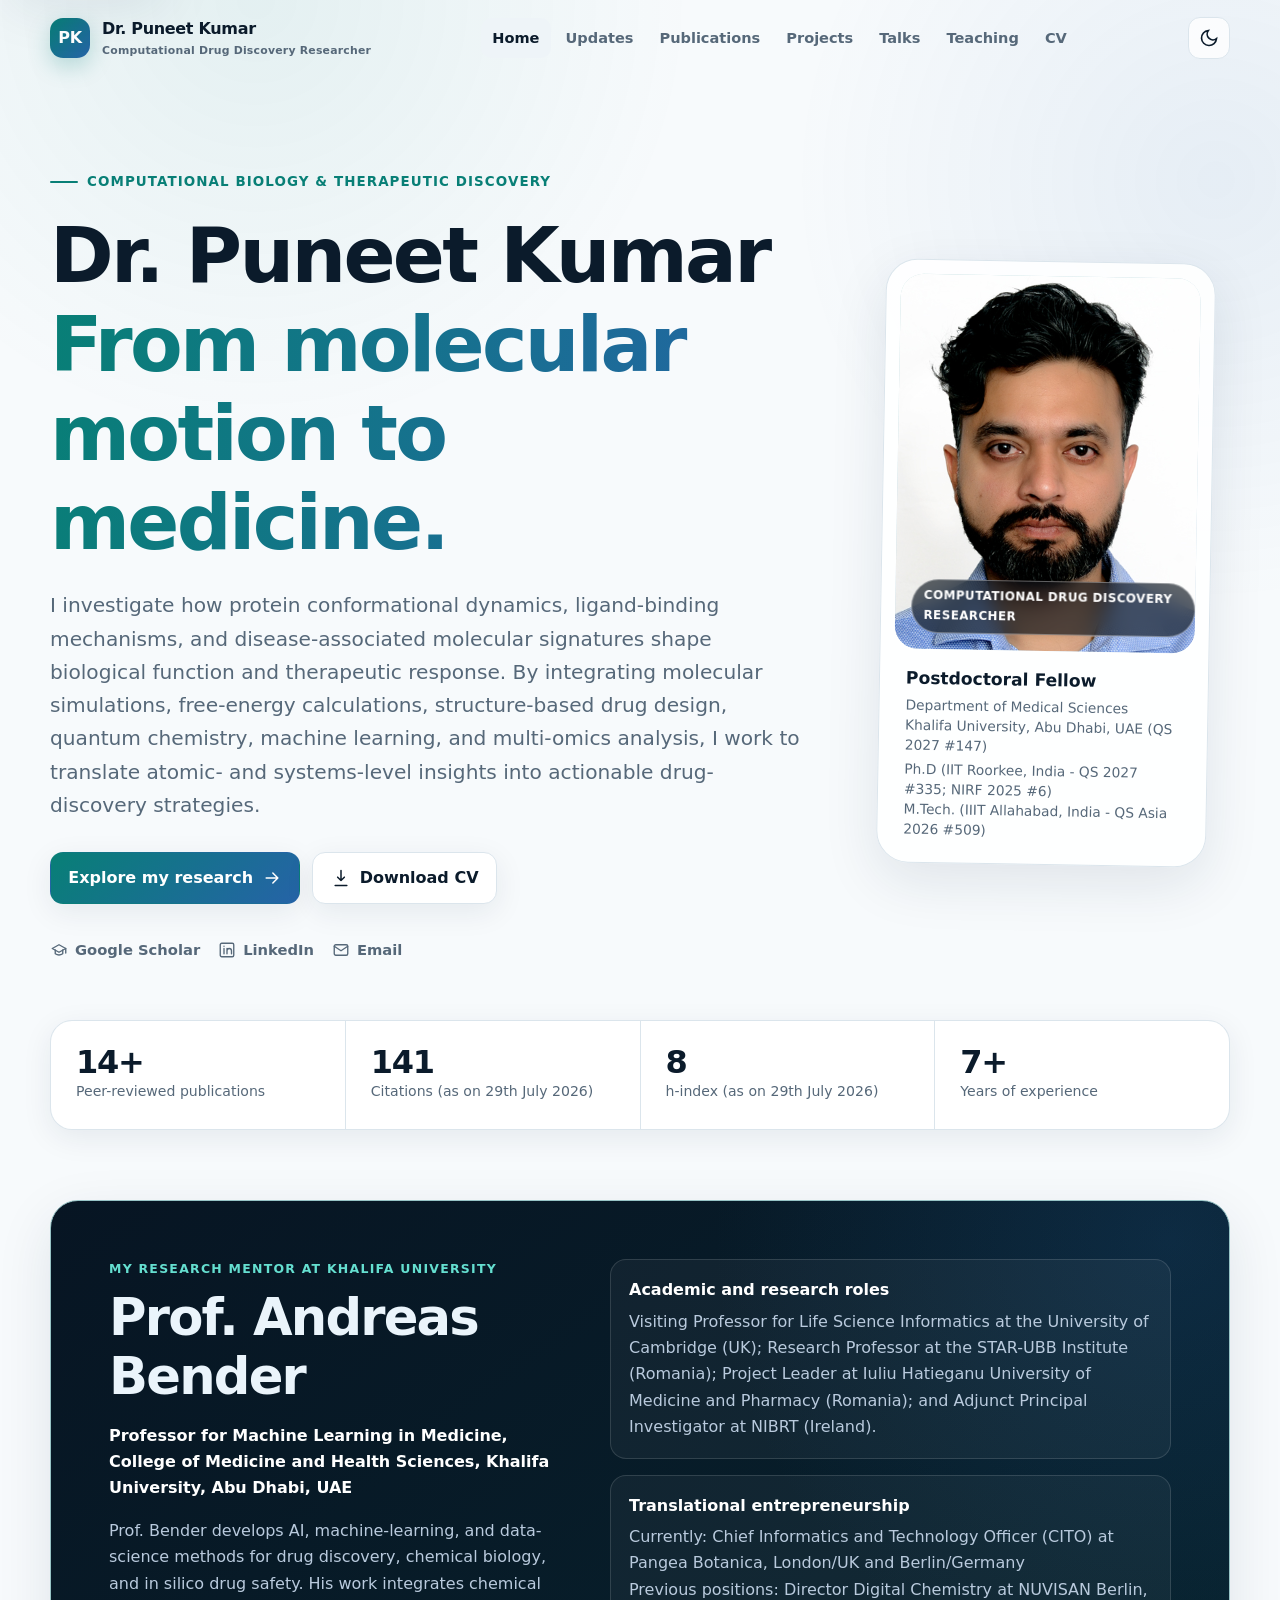
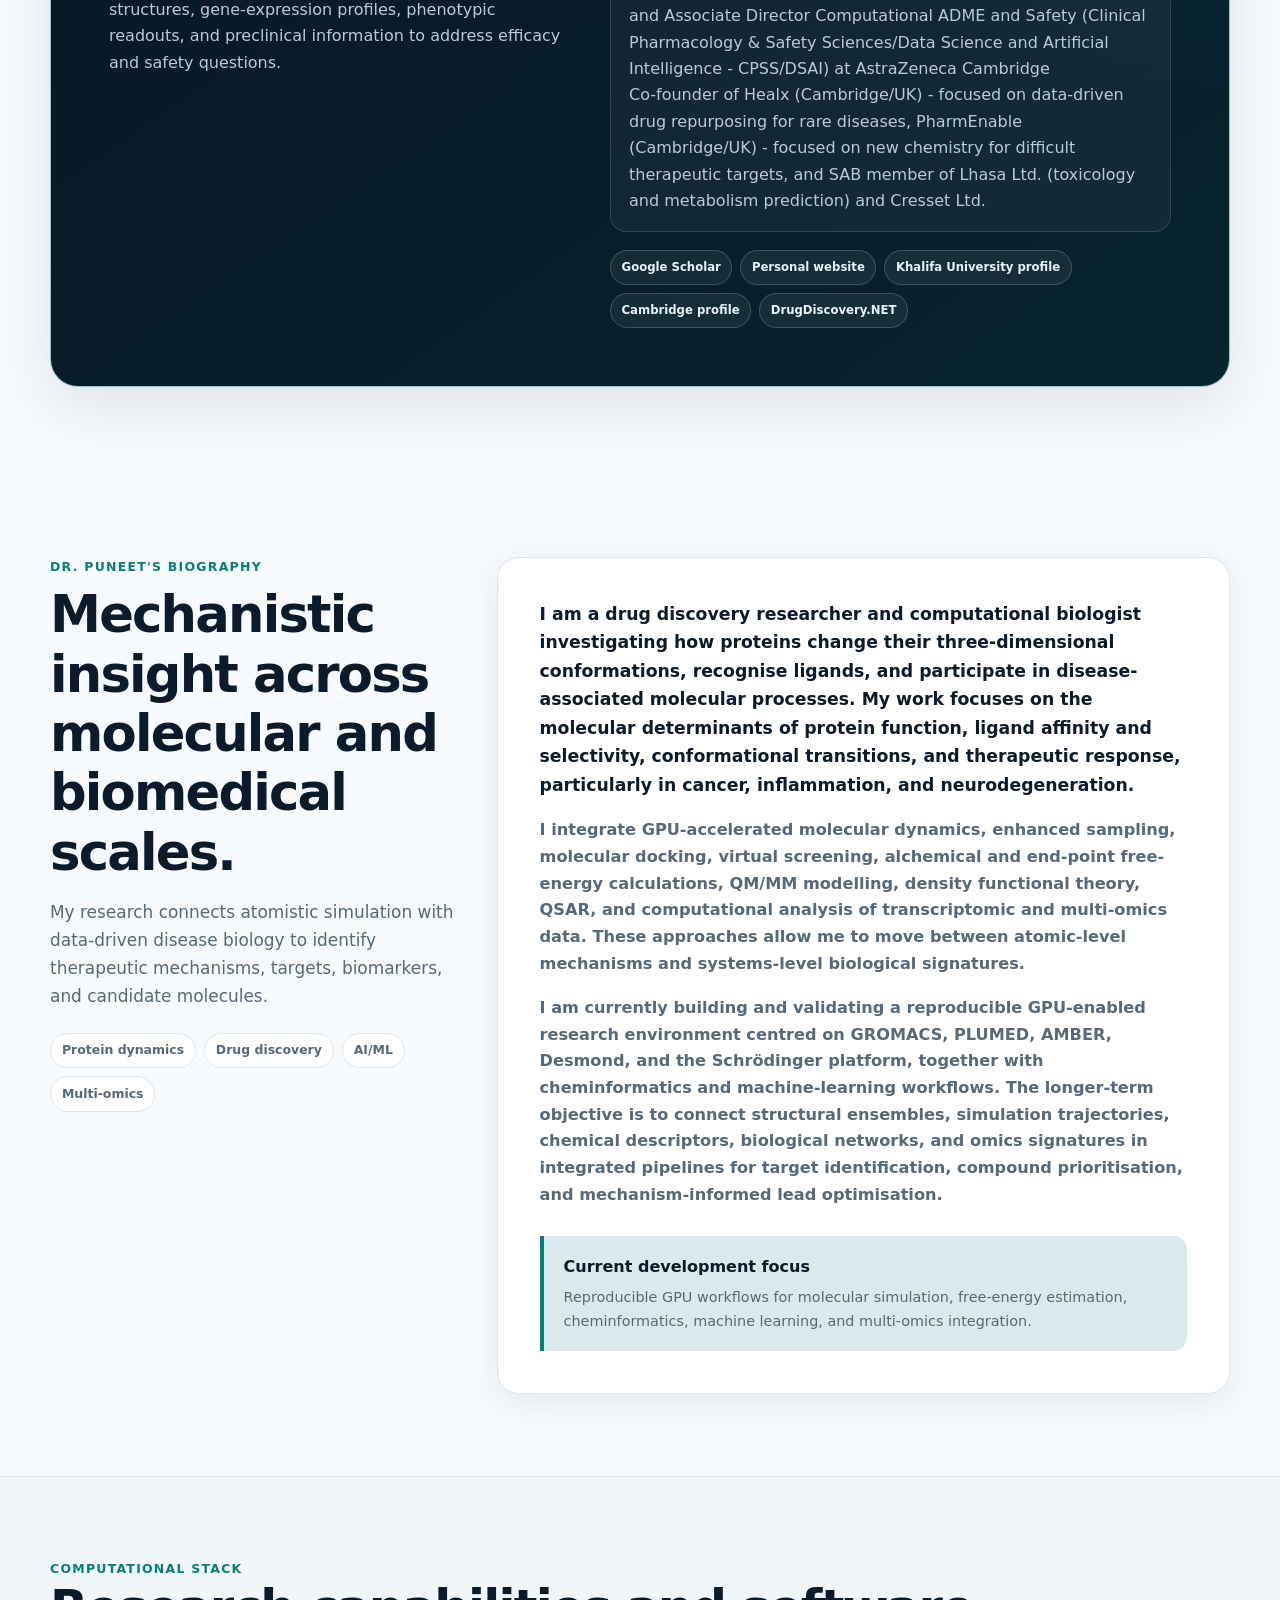
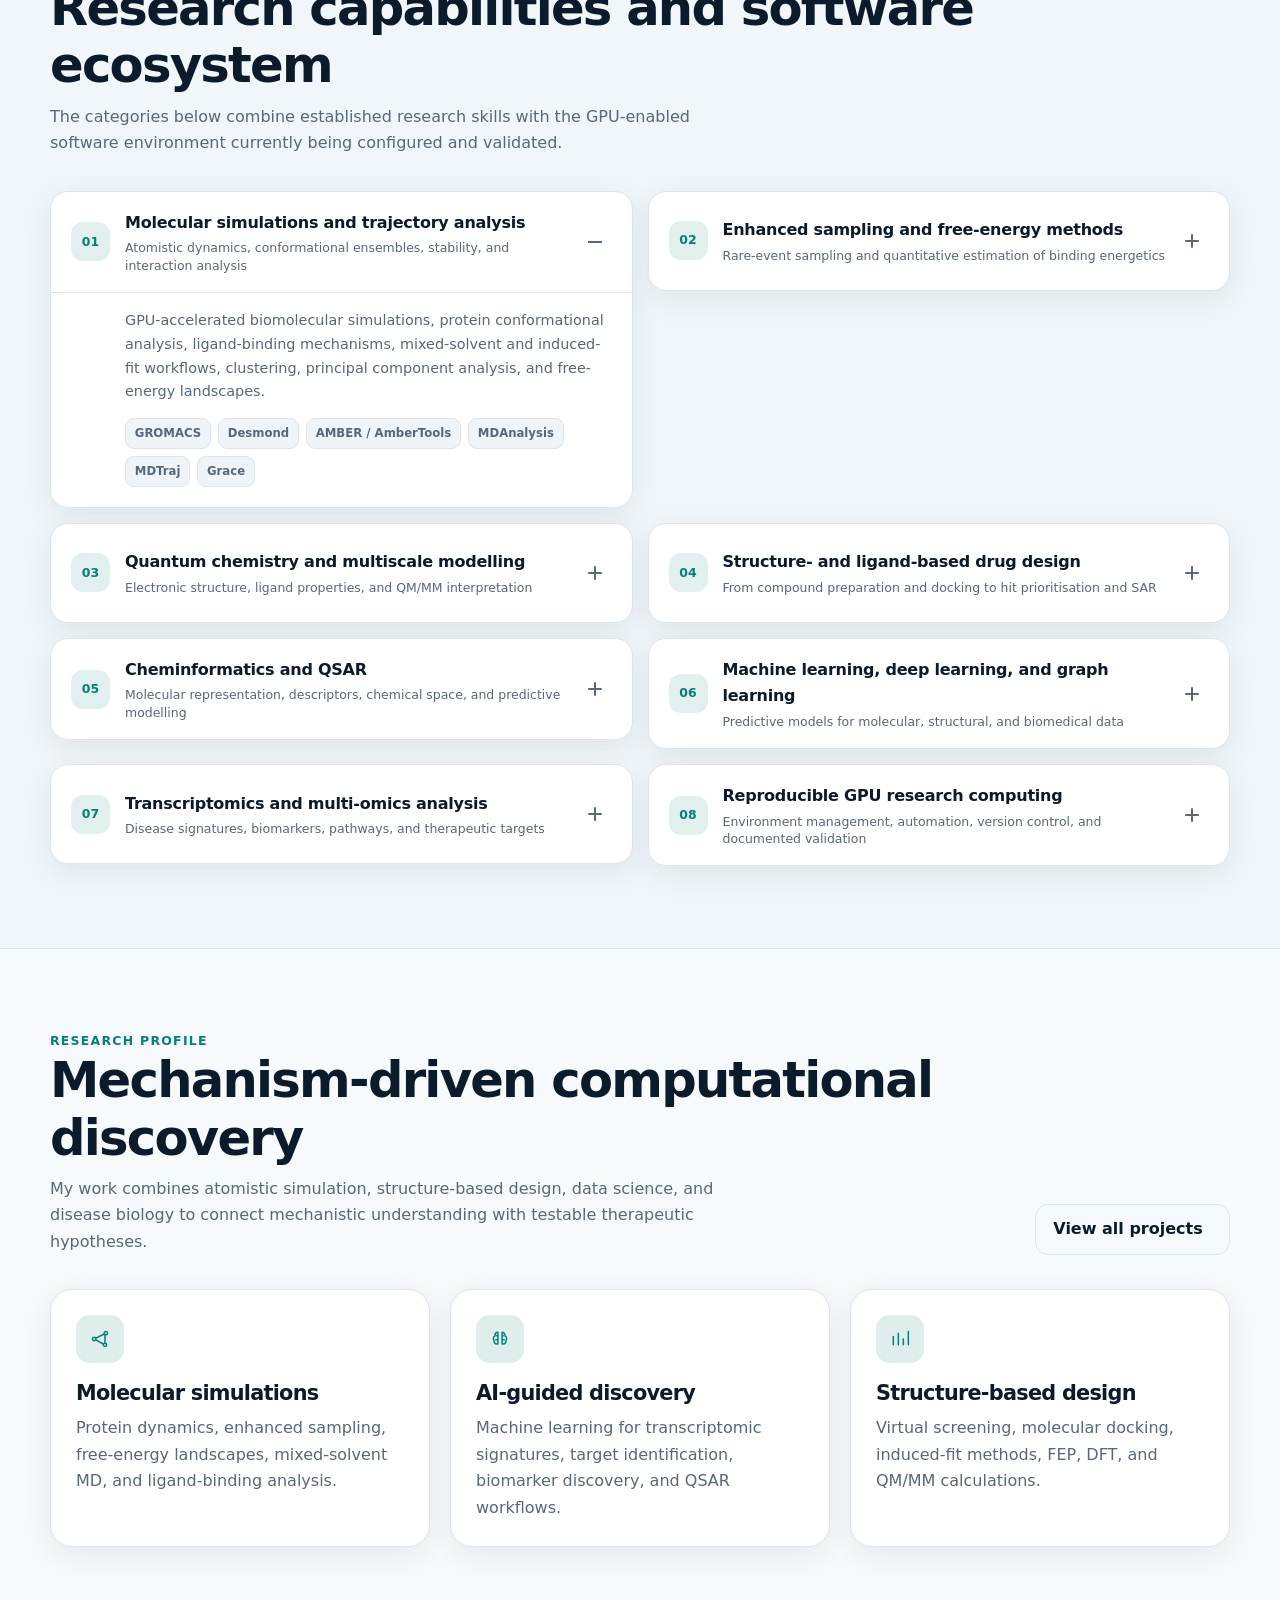
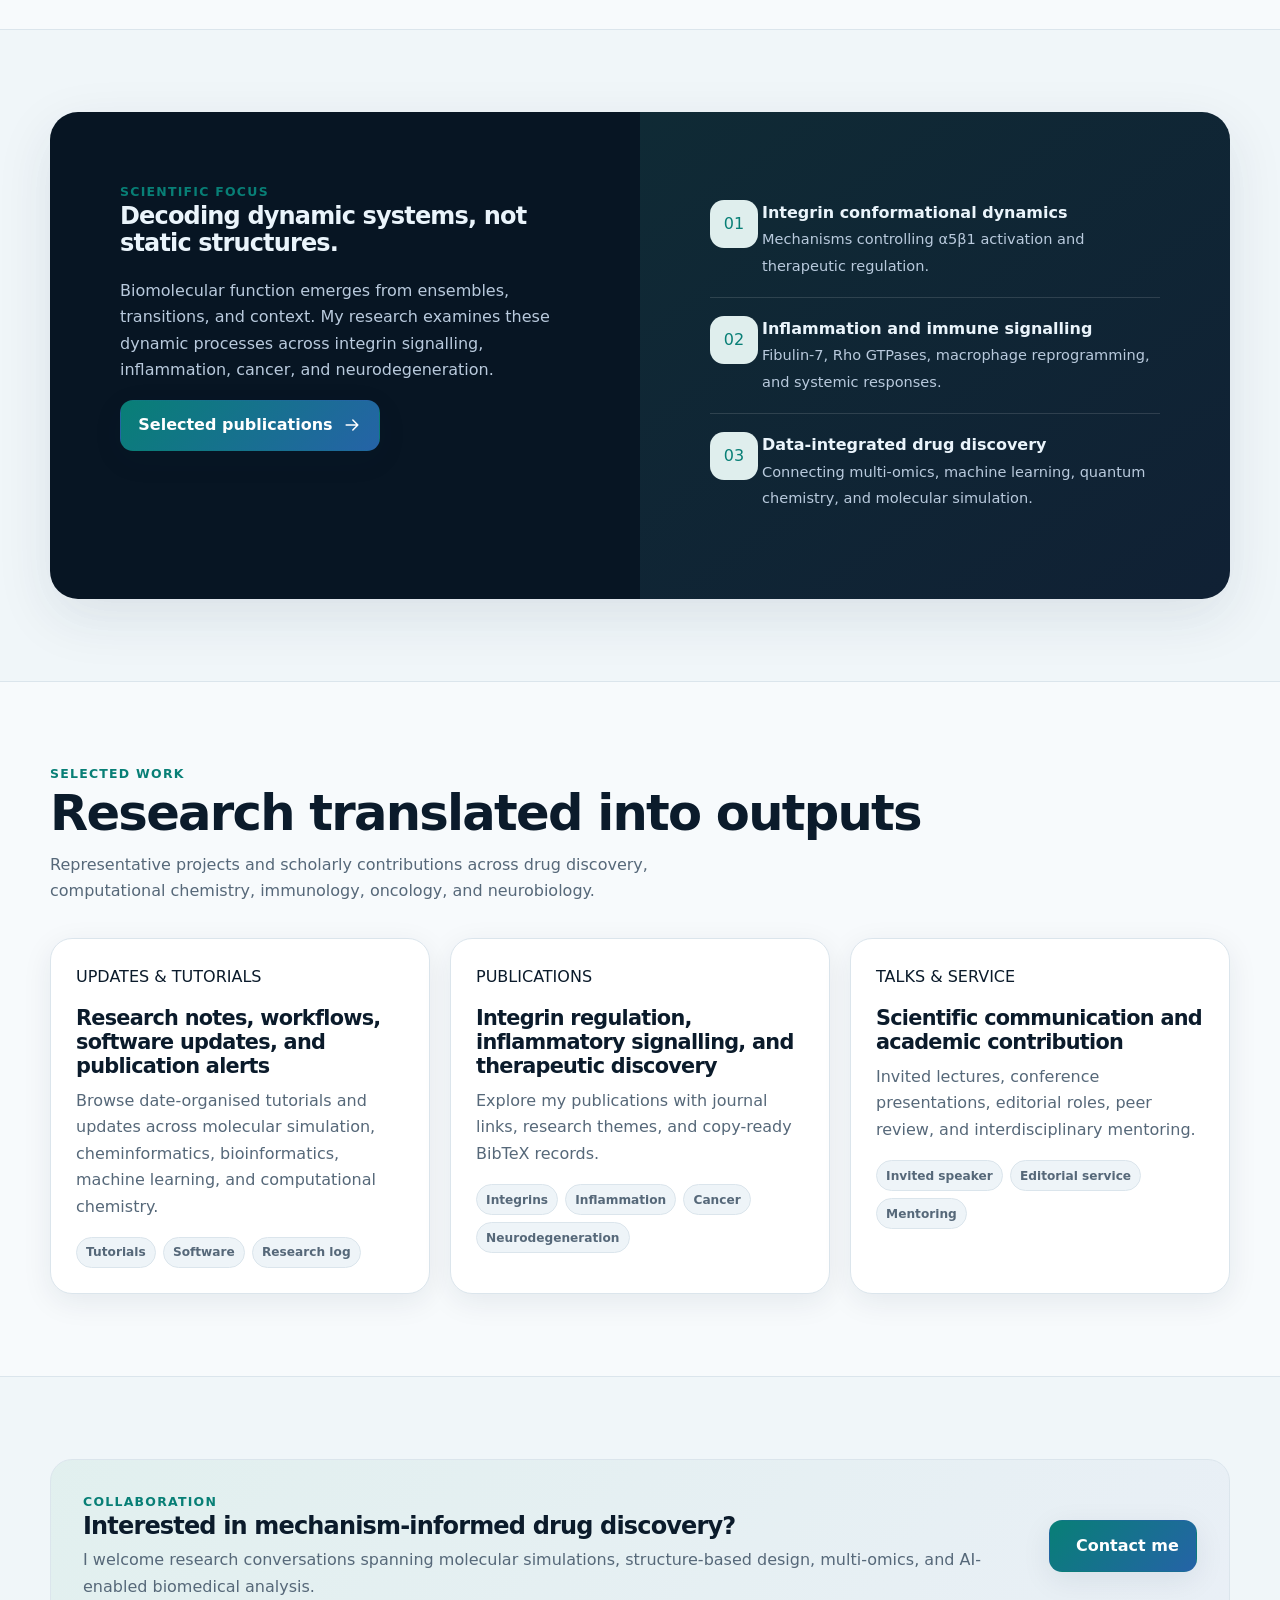
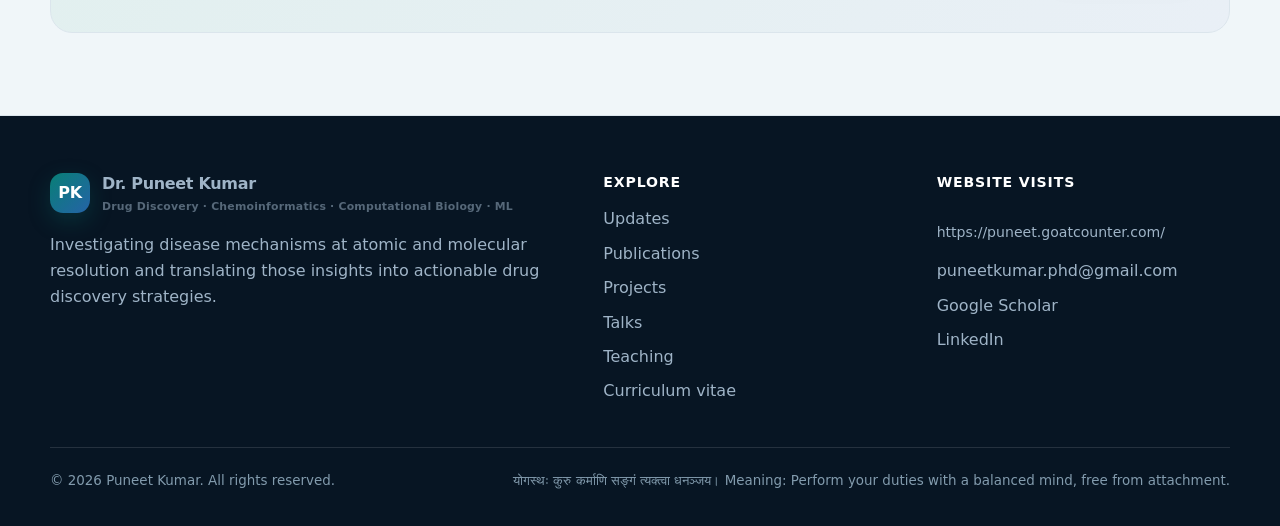
==== index.html @ b8bbc68e "Update index.html" ====
<!doctype html>
<html lang="en">
<head>
  <meta charset="utf-8"><meta name="viewport" content="width=device-width,initial-scale=1">
  <title>Dr. Puneet Kumar | Computational Biologist &amp; Drug Discovery Scientist</title>
  <meta name="description" content="Personal academic website of Dr. Puneet Kumar, featuring GPU-accelerated molecular simulation, free-energy calculations, computational drug discovery, machine learning, multi-omics, publications, projects, talks, teaching, and CV.">
  <meta name="author" content="Dr. Puneet Kumar"><meta name="theme-color" content="#071523">
  <meta property="og:type" content="website"><meta property="og:title" content="Dr. Puneet Kumar | Computational Biologist &amp; Drug Discovery Scientist"><meta property="og:description" content="Personal academic website of Dr. Puneet Kumar, featuring GPU-accelerated molecular simulation, free-energy calculations, computational drug discovery, machine learning, multi-omics, publications, projects, talks, teaching, and CV."><meta property="og:image" content="assets/img/social-preview.png">
  <link rel="icon" href="assets/img/favicon.svg" type="image/svg+xml"><link rel="stylesheet" href="assets/css/styles.css">
  <script src="assets/js/site-config.js"></script><script defer src="assets/js/main.js"></script>
</head>
<body data-page="home">
<a class="skip-link" href="#main">Skip to content</a>
<header class="site-header">
  <div class="container nav-wrap">
    <a class="brand" href="index.html" aria-label="Puneet Kumar home"><span class="brand-mark">PK</span><span>Dr. Puneet Kumar<small>Computational Drug Discovery Researcher</small></span></a>
    <nav class="nav-links" aria-label="Primary navigation"><a href="index.html" data-nav="home">Home</a><a href="updates.html" data-nav="updates">Updates</a><a href="publications.html" data-nav="publications">Publications</a><a href="projects.html" data-nav="projects">Projects</a><a href="talks.html" data-nav="talks">Talks</a><a href="teaching.html" data-nav="teaching">Teaching</a><a href="cv.html" data-nav="cv">CV</a></nav>
    <div class="nav-actions">
      <button class="icon-btn" type="button" data-theme-toggle aria-label="Switch color theme"></button>
      <button class="icon-btn menu-btn" type="button" data-menu-toggle aria-expanded="false" aria-label="Open navigation menu"><svg aria-hidden="true" width="20" height="20" viewBox="0 0 24 24" fill="none" stroke="currentColor" stroke-width="1.8" stroke-linecap="round" stroke-linejoin="round"><path d="M4 19V9M10 19V5M16 19v-7M22 19V3"/></svg></button>
    </div>
  </div>
</header>
<main id="main">
<section class="hero">
  <div class="container hero-grid">
    <div class="reveal">
      <div class="eyebrow">Computational biology &amp; therapeutic discovery</div>
      <h1>Dr. Puneet Kumar<span>From molecular motion to medicine.</span></h1>
      <p class="lead">I investigate how protein conformational dynamics, ligand-binding mechanisms, and disease-associated molecular signatures shape biological function and therapeutic response. By integrating molecular simulations, free-energy calculations, structure-based drug design, quantum chemistry, machine learning, and multi-omics analysis, I work to translate atomic- and systems-level insights into actionable drug-discovery strategies.</p>
      <div class="hero-actions"><a class="btn primary" href="projects.html">Explore my research <svg aria-hidden="true" width="20" height="20" viewBox="0 0 24 24" fill="none" stroke="currentColor" stroke-width="1.8" stroke-linecap="round" stroke-linejoin="round"><path d="M5 12h14M13 6l6 6-6 6"/></svg></a><a class="btn" href="assets/docs/Puneet_Kumar_CV.pdf" target="_blank"><svg aria-hidden="true" width="20" height="20" viewBox="0 0 24 24" fill="none" stroke="currentColor" stroke-width="1.8" stroke-linecap="round" stroke-linejoin="round"><path d="M12 3v12m0 0 4-4m-4 4-4-4M5 21h14"/></svg> Download CV</a></div>
      <div class="social-row"><a href="https://scholar.google.com/citations?hl=en&amp;user=aHLch4UAAAAJ" target="_blank" rel="noopener"><svg aria-hidden="true" width="18" height="18" viewBox="0 0 24 24" fill="none" stroke="currentColor" stroke-width="1.8" stroke-linecap="round" stroke-linejoin="round"><path d="m3 10 9-5 9 5-9 5-9-5Z"/><path d="M7 12v5c3 2 7 2 10 0v-5M21 10v6"/></svg> Google Scholar</a><a href="https://www.linkedin.com/in/puneet-kumar-b0312195/" target="_blank" rel="noopener"><svg aria-hidden="true" width="18" height="18" viewBox="0 0 24 24" fill="none" stroke="currentColor" stroke-width="1.8" stroke-linecap="round" stroke-linejoin="round"><rect x="3" y="3" width="18" height="18" rx="2"/><path d="M8 10v7M8 7v.01M12 17v-4a3 3 0 0 1 6 0v4M12 10v7"/></svg> LinkedIn</a><a data-github-link target="_blank" rel="noopener"><svg aria-hidden="true" width="18" height="18" viewBox="0 0 24 24" fill="none" stroke="currentColor" stroke-width="1.8" stroke-linecap="round" stroke-linejoin="round"><path d="M15 22v-4a4.8 4.8 0 0 0-1-3.5c3.3-.4 6.8-1.6 6.8-7A5.4 5.4 0 0 0 19.4 4 5 5 0 0 0 19.2.5S18 0 15 2a13.4 13.4 0 0 0-7 0C5-.1 3.8.5 3.8.5A5 5 0 0 0 3.6 4a5.4 5.4 0 0 0-1.4 3.7c0 5.4 3.5 6.6 6.8 7A4.8 4.8 0 0 0 8 18v4M8 19c-3 .9-3-1.5-4-2"/></svg> GitHub</a><a href="mailto:puneetkumar.phd@gmail.com"><svg aria-hidden="true" width="18" height="18" viewBox="0 0 24 24" fill="none" stroke="currentColor" stroke-width="1.8" stroke-linecap="round" stroke-linejoin="round"><rect x="3" y="5" width="18" height="14" rx="2"/><path d="m3 7 9 6 9-6"/></svg> Email</a></div>
    </div>
    <div class="hero-portrait reveal">
      <div class="portrait-card portrait-card-compact">
        <div class="portrait-frame">
          <img class="profile-photo" src="assets/img/profile-photo.jpg" alt="Portrait of Dr. Puneet Kumar" width="900" height="1100">
          <span class="portrait-label">Computational Drug Discovery Researcher</span>
        </div>
        <div class="portrait-caption">
          <strong>Postdoctoral Fellow</strong>
          <span>Department of Medical Sciences<br>Khalifa University, Abu Dhabi, UAE (QS 2027 #147)</span>
          <span>Ph.D (IIT Roorkee, India - QS 2027 #335; NIRF 2025 #6)<br> M.Tech. (IIIT Allahabad, India - QS Asia 2026 #509)</span>
        </div>
      </div>

    </div>
  </div>
</section>
<section class="container" aria-label="Research metrics"><div class="metric-strip reveal"><div class="metric"><strong>14+</strong><span>Peer-reviewed publications</span></div><div class="metric"><strong>141</strong><span>Citations (as on 29th July 2026)</span></div><div class="metric"><strong>8</strong><span>h-index (as on 29th July 2026)</span></div><div class="metric"><strong>7+</strong><span>Years of experience</span></div></div></section>

<section class="section mentor-section" id="mentor">
  <div class="container">
    <div class="mentor-panel reveal">
      <div class="mentor-intro">
        <div class="section-kicker">My Research mentor at Khalifa University</div>
        <h2>Prof. Andreas Bender</h2>
        <p class="mentor-title">Professor for Machine Learning in Medicine, College of Medicine and Health Sciences, Khalifa University, Abu Dhabi, UAE</p>
        <p>Prof. Bender develops AI, machine-learning, and data-science methods for drug discovery, chemical biology, and in silico drug safety. His work integrates chemical structures, gene-expression profiles, phenotypic readouts, and preclinical information to address efficacy and safety questions.</p>
      </div>
      <div class="mentor-details">
        <div class="mentor-detail-block">
          <strong>Academic and research roles</strong>
          <span>Visiting Professor for Life Science Informatics at the University of Cambridge (UK); Research Professor at the STAR-UBB Institute (Romania); Project Leader at Iuliu Hatieganu University of Medicine and Pharmacy (Romania); and Adjunct Principal Investigator at NIBRT (Ireland).</span>
        </div>
        <div class="mentor-detail-block">
          <strong>Translational entrepreneurship</strong>
          <div><span>Currently: Chief Informatics and Technology Officer (CITO) at Pangea Botanica, London/UK and Berlin/Germany</span></div>
          <div><span>Previous positions: Director Digital Chemistry at NUVISAN Berlin, and Associate Director Computational ADME and Safety (Clinical Pharmacology & Safety Sciences/Data Science and Artificial Intelligence - CPSS/DSAI) at AstraZeneca Cambridge</span></div>
          <div><span>Co-founder of Healx (Cambridge/UK) - focused on data-driven drug repurposing for rare diseases, PharmEnable (Cambridge/UK) - focused on new chemistry for difficult therapeutic targets, and SAB member of Lhasa Ltd. (toxicology and metabolism prediction) and Cresset Ltd.</span></div>
        </div>
        <div class="mentor-links mentor-links-wide">
          <a href="https://scholar.google.com/citations?hl=en&amp;sortby=pubdate&amp;user=iKv2hCUAAAAJ&amp;view_op=list_works" target="_blank" rel="noopener">Google Scholar</a>
          <a href="https://www.andreasbender.de/" target="_blank" rel="noopener">Personal website</a>
          <a href="https://khazna.ku.ac.ae/en/persons/andreas-bender/" target="_blank" rel="noopener">Khalifa University profile</a>
          <a href="https://bender.group.ch.cam.ac.uk/person/ab454" target="_blank" rel="noopener">Cambridge profile</a>
          <a href="https://www.drugdiscovery.net/" target="_blank" rel="noopener">DrugDiscovery.NET</a>
        </div>
      </div>
    </div>
  </div>
</section>

<section class="section biography-section" id="biography">
  <div class="container bio-layout">
    <div class="bio-intro reveal">
      <div class="section-kicker">Dr. Puneet's Biography</div>
      <h2>Mechanistic insight across molecular and biomedical scales.</h2>
      <p class="bio-summary">My research connects atomistic simulation with data-driven disease biology to identify therapeutic mechanisms, targets, biomarkers, and candidate molecules.</p>
      <div class="bio-focus-tags"><span>Protein dynamics</span><span>Drug discovery</span><span>AI/ML</span><span>Multi-omics</span></div>
    </div>
    <div class="bio-copy card reveal">
      <p><b>I am a drug discovery researcher and computational biologist investigating how proteins change their three-dimensional conformations, recognise ligands, and participate in disease-associated molecular processes. My work focuses on the molecular determinants of protein function, ligand affinity and selectivity, conformational transitions, and therapeutic response, particularly in cancer, inflammation, and neurodegeneration.</b></p>
      <p><b>I integrate GPU-accelerated molecular dynamics, enhanced sampling, molecular docking, virtual screening, alchemical and end-point free-energy calculations, QM/MM modelling, density functional theory, QSAR, and computational analysis of transcriptomic and multi-omics data. These approaches allow me to move between atomic-level mechanisms and systems-level biological signatures.</b></p>
      <p><b>I am currently building and validating a reproducible GPU-enabled research environment centred on GROMACS, PLUMED, AMBER, Desmond, and the Schrödinger platform, together with cheminformatics and machine-learning workflows. The longer-term objective is to connect structural ensembles, simulation trajectories, chemical descriptors, biological networks, and omics signatures in integrated pipelines for target identification, compound prioritisation, and mechanism-informed lead optimisation.</b></p>
      <div class="infrastructure-note"><strong>Current development focus</strong><span>Reproducible GPU workflows for molecular simulation, free-energy estimation, cheminformatics, machine learning, and multi-omics integration.</span></div>
    </div>
  </div>
</section>
<section class="section alt skills-section" id="computational-stack">
  <div class="container">
    <div class="section-head reveal"><div><div class="section-kicker">Computational stack</div><h2>Research capabilities and software ecosystem</h2><p>The categories below combine established research skills with the GPU-enabled software environment currently being configured and validated.</p></div></div>
    <div class="skills-accordion">
      <details class="skill-detail reveal" open>
        <summary><span class="skill-number">01</span><span><strong>Molecular simulations and trajectory analysis</strong><small>Atomistic dynamics, conformational ensembles, stability, and interaction analysis</small></span><span class="detail-icon" aria-hidden="true"></span></summary>
        <div class="skill-content"><p>GPU-accelerated biomolecular simulations, protein conformational analysis, ligand-binding mechanisms, mixed-solvent and induced-fit workflows, clustering, principal component analysis, and free-energy landscapes.</p><div class="tool-chips"><span>GROMACS</span><span>Desmond</span><span>AMBER / AmberTools</span><span>MDAnalysis</span><span>MDTraj</span><span>Grace</span></div></div>
      </details>
      <details class="skill-detail reveal">
        <summary><span class="skill-number">02</span><span><strong>Enhanced sampling and free-energy methods</strong><small>Rare-event sampling and quantitative estimation of binding energetics</small></span><span class="detail-icon" aria-hidden="true"></span></summary>
        <div class="skill-content"><p>Metadynamics, collective-variable design, umbrella sampling, potential-of-mean-force calculations, alchemical FEP/TI concepts, convergence analysis, and replicate-based uncertainty assessment.</p><div class="tool-chips"><span>PLUMED</span><span>Metadynamics</span><span>Umbrella sampling</span><span>FEP / TI</span><span>MM/PBSA</span><span>MM/GBSA</span></div></div>
      </details>
      <details class="skill-detail reveal">
        <summary><span class="skill-number">03</span><span><strong>Quantum chemistry and multiscale modelling</strong><small>Electronic structure, ligand properties, and QM/MM interpretation</small></span><span class="detail-icon" aria-hidden="true"></span></summary>
        <div class="skill-content"><p>QM/MM calculations, density functional theory, geometry optimisation, electronic-property analysis, and integration of quantum calculations with molecular simulation and drug-design workflows.</p><div class="tool-chips"><span>QM/MM</span><span>DFT</span><span>Geometry optimisation</span><span>Electronic properties</span><span>Multiscale modelling</span></div></div>
      </details>
      <details class="skill-detail reveal">
        <summary><span class="skill-number">04</span><span><strong>Structure- and ligand-based drug design</strong><small>From compound preparation and docking to hit prioritisation and SAR</small></span><span class="detail-icon" aria-hidden="true"></span></summary>
        <div class="skill-content"><p>Protein and ligand preparation, molecular docking, virtual screening, induced-fit docking, pharmacophore modelling, interaction profiling, compound-library filtering, SAR analysis, and lead optimisation.</p><div class="tool-chips"><span>Schrödinger Maestro</span><span>Glide</span><span>Induced Fit Docking</span><span>Virtual screening</span><span>Pharmacophores</span><span>SAR</span></div></div>
      </details>
      <details class="skill-detail reveal">
        <summary><span class="skill-number">05</span><span><strong>Cheminformatics and QSAR</strong><small>Molecular representation, descriptors, chemical space, and predictive modelling</small></span><span class="detail-icon" aria-hidden="true"></span></summary>
        <div class="skill-content"><p>Descriptor and fingerprint generation, molecular similarity, scaffold and chemical-space analysis, data curation, classical QSAR, applicability-domain assessment, and model validation.</p><div class="tool-chips"><span>RDKit ecosystem</span><span>Open Babel</span><span>Descriptors</span><span>Fingerprints</span><span>QSAR</span><span>Chemical space</span></div></div>
      </details>
      <details class="skill-detail reveal">
        <summary><span class="skill-number">06</span><span><strong>Machine learning, deep learning, and graph learning</strong><small>Predictive models for molecular, structural, and biomedical data</small></span><span class="detail-icon" aria-hidden="true"></span></summary>
        <div class="skill-content"><p>Feature engineering, classification and regression, ensemble models, neural networks, molecular graph representations, graph neural networks, cross-validation, hyperparameter optimisation, uncertainty, and explainability.</p><div class="tool-chips"><span>scikit-learn</span><span>PyTorch ecosystem</span><span>Graph neural networks</span><span>SHAP-style explainability</span><span>Hyperparameter optimisation</span><span>Experiment tracking</span></div></div>
      </details>
      <details class="skill-detail reveal">
        <summary><span class="skill-number">07</span><span><strong>Transcriptomics and multi-omics analysis</strong><small>Disease signatures, biomarkers, pathways, and therapeutic targets</small></span><span class="detail-icon" aria-hidden="true"></span></summary>
        <div class="skill-content"><p>Differential expression, functional and pathway enrichment, biomarker discovery, target identification, and planned integration of bulk RNA-seq, proteomic, and metabolomic datasets.</p><div class="tool-chips"><span>Python</span><span>R / Bioconductor ecosystem</span><span>Bulk RNA-seq</span><span>scRNA-seq</span><span>Spatial transcriptomics</span><span>Multi-omics</span></div></div>
      </details>
      <details class="skill-detail reveal">
        <summary><span class="skill-number">08</span><span><strong>Reproducible GPU research computing</strong><small>Environment management, automation, version control, and documented validation</small></span><span class="detail-icon" aria-hidden="true"></span></summary>
        <div class="skill-content"><p>Linux-based GPU computing, CUDA-aware scientific software, environment and dependency management, Jupyter workflows, Git/GitHub version control, experiment tracking, and reproducible installation records.</p><div class="tool-chips"><span>Linux</span><span>CUDA</span><span>Conda / Mamba</span><span>Jupyter</span><span>Git / GitHub</span><span>Shell automation</span></div></div>
      </details>
    </div>
  </div>
</section>
<section class="section">
 <div class="container"><div class="section-head reveal"><div><div class="section-kicker">Research profile</div><h2>Mechanism-driven computational discovery</h2><p>My work combines atomistic simulation, structure-based design, data science, and disease biology to connect mechanistic understanding with testable therapeutic hypotheses.</p></div><a class="btn ghost" href="projects.html">View all projects <svg aria-hidden="true" width="20" height="20" viewBox="0 0 24 24" fill="none" stroke="currentColor" stroke-width="1.8" stroke-linecap="round" stroke-linejoin="round"><path d="M5 12h14M13 6l6 6-6 6"/></svg></a></div>
 <div class="grid-3">
   <a class="card card-link reveal" href="projects.html"><div class="icon-box"><svg aria-hidden="true" width="20" height="20" viewBox="0 0 24 24" fill="none" stroke="currentColor" stroke-width="1.8" stroke-linecap="round" stroke-linejoin="round"><circle cx="5" cy="12" r="2"/><circle cx="19" cy="5" r="2"/><circle cx="18" cy="19" r="2"/><path d="m7 11 10-5M7 13l9 5M18 7v10"/></svg></div><h3>Molecular simulations</h3><p>Protein dynamics, enhanced sampling, free-energy landscapes, mixed-solvent MD, and ligand-binding analysis.</p></a>
   <a class="card card-link reveal" href="projects.html"><div class="icon-box"><svg aria-hidden="true" width="20" height="20" viewBox="0 0 24 24" fill="none" stroke="currentColor" stroke-width="1.8" stroke-linecap="round" stroke-linejoin="round"><path d="M9.5 4A3.5 3.5 0 0 0 6 7.5c0 .3 0 .6.1.8A3.5 3.5 0 0 0 4 11.5c0 1 .4 2 1.1 2.6A3 3 0 0 0 8 18h1.5V4ZM14.5 4A3.5 3.5 0 0 1 18 7.5c0 .3 0 .6-.1.8a3.5 3.5 0 0 1 2.1 3.2c0 1-.4 2-1.1 2.6A3 3 0 0 1 16 18h-1.5V4ZM9.5 8H8M14.5 8H16M9.5 13H7M14.5 13H17"/></svg></div><h3>AI-guided discovery</h3><p>Machine learning for transcriptomic signatures, target identification, biomarker discovery, and QSAR workflows.</p></a>
   <a class="card card-link reveal" href="projects.html"><div class="icon-box"><svg aria-hidden="true" width="20" height="20" viewBox="0 0 24 24" fill="none" stroke="currentColor" stroke-width="1.8" stroke-linecap="round" stroke-linejoin="round"><path d="M4 19V9M10 19V5M16 19v-7M22 19V3"/></svg></div><h3>Structure-based design</h3><p>Virtual screening, molecular docking, induced-fit methods, FEP, DFT, and QM/MM calculations.</p></a>
 </div></div>
</section>
<section class="section alt"><div class="container"><div class="feature-panel reveal"><div class="feature-copy"><div class="section-kicker">Scientific focus</div><h2>Decoding dynamic systems, not static structures.</h2><p>Biomolecular function emerges from ensembles, transitions, and context. My research examines these dynamic processes across integrin signalling, inflammation, cancer, and neurodegeneration.</p><a class="btn primary" href="publications.html">Selected publications <svg aria-hidden="true" width="20" height="20" viewBox="0 0 24 24" fill="none" stroke="currentColor" stroke-width="1.8" stroke-linecap="round" stroke-linejoin="round"><path d="M5 12h14M13 6l6 6-6 6"/></svg></a></div><div class="feature-list"><div class="feature-item"><div class="icon-box">01</div><div><b>Integrin conformational dynamics</b><span>Mechanisms controlling α5β1 activation and therapeutic regulation.</span></div></div><div class="feature-item"><div class="icon-box">02</div><div><b>Inflammation and immune signalling</b><span>Fibulin-7, Rho GTPases, macrophage reprogramming, and systemic responses.</span></div></div><div class="feature-item"><div class="icon-box">03</div><div><b>Data-integrated drug discovery</b><span>Connecting multi-omics, machine learning, quantum chemistry, and molecular simulation.</span></div></div></div></div></div></section>
<section class="section"><div class="container"><div class="section-head reveal"><div><div class="section-kicker">Selected work</div><h2>Research translated into outputs</h2><p>Representative projects and scholarly contributions across drug discovery, computational chemistry, immunology, oncology, and neurobiology.</p></div></div><div class="grid-3"><a class="card card-link reveal" href="updates.html"><div class="project-top"><span class="project-index">UPDATES &amp; TUTORIALS</span></div><h3>Research notes, workflows, software updates, and publication alerts</h3><p>Browse date-organised tutorials and updates across molecular simulation, cheminformatics, bioinformatics, machine learning, and computational chemistry.</p><div class="tags"><span class="tag">Tutorials</span><span class="tag">Software</span><span class="tag">Research log</span></div></a><a class="card card-link reveal" href="publications.html"><div class="project-top"><span class="project-index">PUBLICATIONS</span></div><h3>Integrin regulation, inflammatory signalling, and therapeutic discovery</h3><p>Explore my publications with journal links, research themes, and copy-ready BibTeX records.</p><div class="tags"><span class="tag">Integrins</span><span class="tag">Inflammation</span><span class="tag">Cancer</span><span class="tag">Neurodegeneration</span></div></a><a class="card card-link reveal" href="talks.html"><div class="project-top"><span class="project-index">TALKS &amp; SERVICE</span></div><h3>Scientific communication and academic contribution</h3><p>Invited lectures, conference presentations, editorial roles, peer review, and interdisciplinary mentoring.</p><div class="tags"><span class="tag">Invited speaker</span><span class="tag">Editorial service</span><span class="tag">Mentoring</span></div></a></div></div></section>
<section class="section alt"><div class="container"><div class="callout reveal"><div><div class="section-kicker">Collaboration</div><h2>Interested in mechanism-informed drug discovery?</h2><p>I welcome research conversations spanning molecular simulations, structure-based design, multi-omics, and AI-enabled biomedical analysis.</p></div><a class="btn primary" href="mailto:puneetkumar.phd@gmail.com"><svg aria-hidden="true" width="20" height="20" viewBox="0 0 24 24" fill="none" stroke="currentColor" stroke-width="1.8" stroke-linecap="round" stroke-linejoin="round"><rect x="3" y="5" width="18" height="14" rx="2"/><path d="m3 7 9 6 9-6"/></svg> Contact me</a></div></div></section>
</main>
<footer class="footer">
  <div class="container">
    <div class="footer-grid">
      <div><a class="brand" href="index.html"><span class="brand-mark">PK</span><span>Dr. Puneet Kumar<small>Drug Discovery · Chemoinformatics · Computational Biology · ML</small></span></a><p>Investigating disease mechanisms at atomic and molecular resolution and translating those insights into actionable drug discovery strategies.</p></div>
      <div><div class="footer-title">Explore</div><div class="footer-links"><a href="updates.html">Updates</a><a href="publications.html">Publications</a><a href="projects.html">Projects</a><a href="talks.html">Talks</a><a href="teaching.html">Teaching</a><a href="cv.html">Curriculum vitae</a></div></div>
      <div><div class="footer-title">Website visits</div><div class="counter-shell"><div id="visitor-count"><span class="counter-placeholder">https://puneet.goatcounter.com/</span></div></div><div class="footer-links"><a href="mailto:puneetkumar.phd@gmail.com">puneetkumar.phd@gmail.com</a><a href="https://scholar.google.com/citations?hl=en&amp;user=aHLch4UAAAAJ" target="_blank" rel="noopener">Google Scholar</a><a href="https://www.linkedin.com/in/puneet-kumar-b0312195/" target="_blank" rel="noopener">LinkedIn</a></div></div>
    </div>
    <div class="footer-bottom"><span>© <span data-current-year></span> Puneet Kumar. All rights reserved.</span><span> योगस्थः कुरु कर्माणि सङ्गं त्यक्त्वा धनञ्जय। Meaning: Perform your duties with a balanced mind, free from attachment. </span></div>
  </div>
</footer>
</body></html>
---- assets/css/styles.css ----
:root {
  --bg: #f7fafc;
  --surface: #ffffff;
  --surface-2: #eef4f8;
  --surface-glass: rgba(255, 255, 255, .78);
  --text: #0b1b2b;
  --muted: #566879;
  --line: #dbe5ec;
  --accent: #087f76;
  --accent-2: #2563a7;
  --accent-3: #b85f14;
  --navy: #071523;
  --shadow: 0 18px 55px rgba(17, 42, 67, .10);
  --shadow-soft: 0 8px 30px rgba(17, 42, 67, .08);
  --radius: 22px;
  --radius-sm: 14px;
  --max: 1180px;
  color-scheme: light;
}
[data-theme="dark"] {
  --bg: #07111d;
  --surface: #0d1c2b;
  --surface-2: #132537;
  --surface-glass: rgba(9, 25, 39, .82);
  --text: #eaf3fb;
  --muted: #a5b7c7;
  --line: #203a50;
  --accent: #58d6c7;
  --accent-2: #79a9ff;
  --accent-3: #ffb36b;
  --navy: #030a12;
  --shadow: 0 22px 60px rgba(0, 0, 0, .34);
  --shadow-soft: 0 8px 30px rgba(0, 0, 0, .24);
  color-scheme: dark;
}
* { box-sizing: border-box; }
[hidden] { display: none !important; }
html { scroll-behavior: smooth; }
body {
  margin: 0;
  background: var(--bg);
  color: var(--text);
  font-family: Inter, ui-sans-serif, system-ui, -apple-system, BlinkMacSystemFont, "Segoe UI", sans-serif;
  line-height: 1.65;
  -webkit-font-smoothing: antialiased;
}
body::before {
  content: "";
  position: fixed;
  inset: 0;
  pointer-events: none;
  background-image: radial-gradient(circle at 20% 0%, color-mix(in srgb, var(--accent) 8%, transparent), transparent 32%), radial-gradient(circle at 95% 20%, color-mix(in srgb, var(--accent-2) 8%, transparent), transparent 30%);
  z-index: -1;
}
a { color: var(--accent-2); text-decoration-thickness: .08em; text-underline-offset: .18em; }
a:hover { color: var(--accent); }
img, svg { max-width: 100%; }
button, input { font: inherit; }
button { color: inherit; }
::selection { background: color-mix(in srgb, var(--accent) 28%, transparent); }
.container { width: min(calc(100% - 36px), var(--max)); margin-inline: auto; }
.skip-link { position: fixed; top: 10px; left: 10px; transform: translateY(-150%); z-index: 999; background: var(--surface); color: var(--text); padding: .7rem 1rem; border-radius: 10px; box-shadow: var(--shadow); }
.skip-link:focus { transform: none; }
.site-header { position: sticky; top: 0; z-index: 100; border-bottom: 1px solid transparent; transition: .25s ease; }
.site-header.scrolled { background: var(--surface-glass); backdrop-filter: blur(16px); border-color: var(--line); }
.nav-wrap { min-height: 76px; display: flex; align-items: center; justify-content: space-between; gap: 24px; }
.brand { display: inline-flex; align-items: center; gap: 12px; color: var(--text); text-decoration: none; font-weight: 760; letter-spacing: -.02em; white-space: nowrap; }
.brand-mark { width: 40px; height: 40px; border-radius: 13px; display: grid; place-items: center; background: linear-gradient(135deg, var(--accent), var(--accent-2)); color: #fff; box-shadow: 0 8px 22px color-mix(in srgb, var(--accent) 25%, transparent); }
.brand small { display: block; color: var(--muted); font-size: .68rem; font-weight: 600; letter-spacing: .02em; }
.nav-links { display: flex; align-items: center; gap: 3px; }
.nav-links a { padding: .52rem .72rem; border-radius: 10px; color: var(--muted); text-decoration: none; font-weight: 650; font-size: .91rem; }
.nav-links a:hover, .nav-links a.active { color: var(--text); background: var(--surface-2); }
.nav-actions { display: flex; align-items: center; gap: 8px; }
.icon-btn { width: 42px; height: 42px; display: grid; place-items: center; border: 1px solid var(--line); border-radius: 12px; background: var(--surface-glass); cursor: pointer; transition: .2s ease; }
.icon-btn:hover { transform: translateY(-2px); border-color: var(--accent); }
.menu-btn { display: none; }
.hero { position: relative; padding: 88px 0 58px; overflow: hidden; }
.hero-grid { display: grid; grid-template-columns: minmax(0, 1.2fr) minmax(330px, .8fr); align-items: center; gap: 58px; }
.eyebrow { display: inline-flex; align-items: center; gap: 9px; margin-bottom: 18px; color: var(--accent); font-weight: 760; font-size: .84rem; letter-spacing: .08em; text-transform: uppercase; }
.eyebrow::before { content: ""; width: 28px; height: 2px; background: currentColor; border-radius: 2px; }
h1, h2, h3 { line-height: 1.16; letter-spacing: -.035em; margin-top: 0; }
h1 { font-size: clamp(2.65rem, 6vw, 5.45rem); margin-bottom: 22px; }
.hero h1 span { display: block; color: transparent; background: linear-gradient(100deg, var(--accent), var(--accent-2)); background-clip: text; -webkit-background-clip: text; }
.lead { max-width: 760px; color: var(--muted); font-size: clamp(1.05rem, 1.8vw, 1.26rem); }
.hero-actions { display: flex; flex-wrap: wrap; gap: 12px; margin: 30px 0 34px; }
.btn { display: inline-flex; white-space: nowrap; align-items: center; justify-content: center; gap: 9px; min-height: 48px; padding: .72rem 1.08rem; border-radius: 13px; border: 1px solid var(--line); text-decoration: none; color: var(--text); font-weight: 720; background: var(--surface); box-shadow: var(--shadow-soft); transition: .2s ease; }
.btn:hover { transform: translateY(-2px); color: var(--text); border-color: var(--accent); }
.btn.primary { background: linear-gradient(135deg, var(--accent), var(--accent-2)); color: #fff; border-color: transparent; }
.btn.primary:hover { color: #fff; }
.btn.ghost { background: transparent; box-shadow: none; }
.social-row { display: flex; flex-wrap: wrap; gap: 18px; }
.social-row a { display: inline-flex; align-items: center; gap: 7px; color: var(--muted); text-decoration: none; font-weight: 650; font-size: .92rem; }
.hero-visual { position: relative; min-height: 480px; display: grid; place-items: center; }
.orbit-card { position: relative; width: min(430px, 92vw); aspect-ratio: 1; border-radius: 50%; display: grid; place-items: center; background: radial-gradient(circle, color-mix(in srgb, var(--accent) 20%, var(--surface)) 0 23%, var(--surface) 24% 47%, transparent 48%); }
.orbit-card::before, .orbit-card::after { content: ""; position: absolute; inset: 9%; border: 1px solid color-mix(in srgb, var(--accent) 44%, var(--line)); border-radius: 50%; transform: rotate(24deg) scaleY(.55); }
.orbit-card::after { inset: 18%; transform: rotate(-34deg) scaleY(.48); border-color: color-mix(in srgb, var(--accent-2) 44%, var(--line)); }
.monogram { width: 155px; height: 155px; display: grid; place-items: center; border-radius: 50%; background: linear-gradient(145deg, var(--navy), #17334d); color: #fff; font-size: 3.2rem; font-weight: 800; letter-spacing: -.08em; box-shadow: 0 20px 70px rgba(0,0,0,.24); border: 8px solid color-mix(in srgb, var(--surface) 75%, transparent); z-index: 2; }
.atom { position: absolute; width: 18px; height: 18px; border-radius: 50%; background: var(--accent); box-shadow: 0 0 0 8px color-mix(in srgb, var(--accent) 12%, transparent); }
.atom.a1 { top: 10%; left: 44%; }
.atom.a2 { right: 7%; top: 48%; background: var(--accent-2); }
.atom.a3 { left: 14%; bottom: 15%; background: var(--accent-3); }
.floating-note { position: absolute; z-index: 3; max-width: 210px; padding: 14px 16px; border: 1px solid var(--line); background: var(--surface-glass); backdrop-filter: blur(14px); border-radius: 16px; box-shadow: var(--shadow-soft); font-size: .88rem; color: var(--muted); }
.floating-note strong { display: block; color: var(--text); font-size: .96rem; }
.note-one { top: 6%; right: -2%; }
.note-two { bottom: 5%; left: -3%; }
.metric-strip { display: grid; grid-template-columns: repeat(4, 1fr); gap: 1px; background: var(--line); border: 1px solid var(--line); border-radius: var(--radius); overflow: hidden; box-shadow: var(--shadow-soft); }
.metric { background: var(--surface); padding: 25px; }
.metric strong { display: block; font-size: 2rem; line-height: 1; letter-spacing: -.04em; }
.metric span { color: var(--muted); font-size: .88rem; }
.section { padding: 82px 0; }
.section.alt { background: color-mix(in srgb, var(--surface-2) 72%, transparent); border-block: 1px solid var(--line); }
.section-head { display: flex; justify-content: space-between; align-items: end; gap: 30px; margin-bottom: 34px; }
.section-head h2 { margin-bottom: 9px; font-size: clamp(2rem, 4vw, 3.1rem); }
.section-head p { max-width: 700px; margin: 0; color: var(--muted); }
.section-kicker { color: var(--accent); font-size: .78rem; font-weight: 780; letter-spacing: .1em; text-transform: uppercase; }
.grid-2 { display: grid; grid-template-columns: repeat(2, minmax(0, 1fr)); gap: 22px; }
.grid-3 { display: grid; grid-template-columns: repeat(3, minmax(0, 1fr)); gap: 20px; }
.card { background: var(--surface); border: 1px solid var(--line); border-radius: var(--radius); padding: 25px; box-shadow: var(--shadow-soft); }
.card h3 { margin-bottom: 10px; font-size: 1.3rem; }
.card p { color: var(--muted); margin: 0; }
.card-link { color: inherit; text-decoration: none; transition: .22s ease; }
.card-link:hover { transform: translateY(-4px); border-color: color-mix(in srgb, var(--accent) 55%, var(--line)); color: inherit; }
.icon-box { width: 48px; height: 48px; display: grid; place-items: center; border-radius: 14px; background: color-mix(in srgb, var(--accent) 13%, var(--surface)); color: var(--accent); margin-bottom: 18px; }
.tags { display: flex; flex-wrap: wrap; gap: 7px; margin-top: 17px; }
.tag { display: inline-flex; padding: .28rem .57rem; border-radius: 999px; background: var(--surface-2); color: var(--muted); font-size: .76rem; font-weight: 700; border: 1px solid var(--line); }
.feature-panel { display: grid; grid-template-columns: 1fr 1fr; gap: 0; overflow: hidden; background: var(--navy); color: #eaf4fb; border-radius: 28px; box-shadow: var(--shadow); }
.feature-copy { padding: clamp(34px, 6vw, 70px); }
.feature-copy p { color: #b9cadd; }
.feature-list { padding: clamp(34px, 6vw, 70px); background: linear-gradient(145deg, rgba(83,214,199,.11), rgba(121,169,255,.08)); }
.feature-item { display: grid; grid-template-columns: 38px 1fr; gap: 14px; padding: 18px 0; border-bottom: 1px solid rgba(255,255,255,.13); }
.feature-item:last-child { border-bottom: 0; }
.feature-item b { display: block; }
.feature-item span { color: #b9cadd; font-size: .91rem; }
.page-hero { padding: 74px 0 42px; }
.page-hero h1 { font-size: clamp(2.5rem, 6vw, 4.8rem); margin-bottom: 16px; }
.page-hero .lead { max-width: 820px; }
.filter-bar { display: flex; flex-wrap: wrap; gap: 9px; margin: 27px 0 0; }
.filter-btn { padding: .52rem .84rem; border-radius: 999px; border: 1px solid var(--line); background: var(--surface); color: var(--muted); cursor: pointer; font-weight: 700; }
.filter-btn.active, .filter-btn:hover { color: var(--text); border-color: var(--accent); background: color-mix(in srgb, var(--accent) 9%, var(--surface)); }
.pub-list { display: grid; gap: 20px; }
.pub-card { display: grid; grid-template-columns: 96px 1fr; gap: 24px; background: var(--surface); border: 1px solid var(--line); border-radius: var(--radius); padding: 26px; box-shadow: var(--shadow-soft); }
.pub-year { font-size: 1.75rem; font-weight: 800; color: var(--accent); }
.pub-card h2 { font-size: 1.35rem; margin-bottom: 9px; letter-spacing: -.02em; }
.citation { color: var(--muted); margin: 0 0 14px; }
.pub-meta { display: flex; flex-wrap: wrap; gap: 9px 18px; font-size: .86rem; color: var(--muted); }
.pub-actions { display: flex; flex-wrap: wrap; gap: 10px; margin-top: 18px; }
.small-btn { display: inline-flex; align-items: center; gap: 7px; padding: .45rem .7rem; border-radius: 10px; border: 1px solid var(--line); background: var(--surface-2); color: var(--text); text-decoration: none; font-weight: 700; font-size: .83rem; cursor: pointer; }
.small-btn:hover { border-color: var(--accent); color: var(--text); }
.bibtex { display: none; margin-top: 18px; padding: 18px; border-radius: 14px; overflow-x: auto; background: var(--navy); color: #d7e9f5; font: .82rem/1.55 ui-monospace, SFMono-Regular, Menlo, Consolas, monospace; white-space: pre; }
.bibtex.open { display: block; }
.timeline { position: relative; margin-left: 14px; padding-left: 35px; }
.timeline::before { content: ""; position: absolute; left: 5px; top: 8px; bottom: 8px; width: 2px; background: var(--line); }
.timeline-item { position: relative; padding: 0 0 35px; }
.timeline-item::before { content: ""; position: absolute; left: -36px; top: 7px; width: 13px; height: 13px; border-radius: 50%; background: var(--accent); box-shadow: 0 0 0 7px color-mix(in srgb, var(--accent) 13%, var(--bg)); }
.timeline-item time { color: var(--accent); font-weight: 800; font-size: .86rem; }
.timeline-item h2, .timeline-item h3 { margin: 5px 0 8px; }
.timeline-item p { color: var(--muted); margin: 0; }
.project-card { display: flex; flex-direction: column; min-height: 100%; }
.project-card .project-index { color: var(--accent); font-weight: 800; font-size: .78rem; letter-spacing: .08em; }
.project-card .project-status { margin-left: auto; }
.project-top { display: flex; align-items: center; gap: 10px; margin-bottom: 15px; }
.project-card .tags { margin-top: auto; padding-top: 20px; }
.callout { display: flex; align-items: center; justify-content: space-between; gap: 28px; padding: 32px; border-radius: 22px; background: linear-gradient(130deg, color-mix(in srgb, var(--accent) 12%, var(--surface)), color-mix(in srgb, var(--accent-2) 10%, var(--surface))); border: 1px solid var(--line); }
.callout h2, .callout h3 { margin-bottom: 7px; }
.callout p { margin: 0; color: var(--muted); }
.cv-layout { display: grid; grid-template-columns: 310px minmax(0, 1fr); gap: 28px; align-items: start; }
.cv-sidebar { position: sticky; top: 100px; }
.cv-sidebar .card { padding: 22px; }
.cv-nav { display: grid; gap: 5px; }
.cv-nav a { padding: .54rem .7rem; border-radius: 10px; text-decoration: none; color: var(--muted); font-weight: 650; }
.cv-nav a:hover { background: var(--surface-2); color: var(--text); }
.cv-main { display: grid; gap: 22px; }
.cv-section h2 { font-size: 1.55rem; padding-bottom: 12px; border-bottom: 1px solid var(--line); }
.cv-entry { display: grid; grid-template-columns: 1fr auto; gap: 8px 28px; padding: 18px 0; border-bottom: 1px solid var(--line); }
.cv-entry:last-child { border-bottom: 0; }
.cv-entry h3 { margin: 0; font-size: 1.08rem; letter-spacing: -.015em; }
.cv-entry .org { color: var(--muted); }
.cv-entry time { color: var(--muted); white-space: nowrap; font-weight: 650; }
.cv-entry ul { grid-column: 1 / -1; margin: 8px 0 0 1.1rem; padding: 0; color: var(--muted); }
.skill-group { margin-bottom: 17px; }
.skill-group strong { display: block; margin-bottom: 8px; }
.footer { padding: 55px 0 34px; background: var(--navy); color: #dce9f3; }
.footer-grid { display: grid; grid-template-columns: 1.4fr .8fr .8fr; gap: 40px; }
.footer p, .footer a { color: #9fb4c7; }
.footer a { text-decoration: none; }
.footer a:hover { color: #fff; }
.footer-links { display: grid; gap: 8px; }
.footer-title { color: #fff; font-size: .88rem; font-weight: 800; letter-spacing: .06em; text-transform: uppercase; margin-bottom: 12px; }
.counter-shell { min-height: 52px; display: flex; align-items: center; }
#visitor-count > div { border: 1px solid rgba(255,255,255,.18) !important; background: rgba(255,255,255,.05) !important; color: #fff !important; border-radius: 12px !important; font-family: inherit !important; }
.counter-placeholder { color: #9fb4c7; font-size: .88rem; }
.footer-bottom { display: flex; justify-content: space-between; gap: 20px; margin-top: 42px; padding-top: 22px; border-top: 1px solid rgba(255,255,255,.12); color: #829bad; font-size: .84rem; }
.reveal { opacity: 0; transform: translateY(16px); transition: opacity .55s ease, transform .55s ease; }
.reveal.visible { opacity: 1; transform: none; }
.sr-only { position: absolute; width: 1px; height: 1px; padding: 0; margin: -1px; overflow: hidden; clip: rect(0,0,0,0); white-space: nowrap; border: 0; }

/* Homepage portrait, biography, and research-stack additions */
.hero-portrait { position: relative; min-height: 520px; display: grid; place-items: center; }
.portrait-card { width: min(390px, 100%); padding: 14px; border: 1px solid var(--line); border-radius: 32px; background: color-mix(in srgb, var(--surface) 88%, transparent); box-shadow: var(--shadow); transform: rotate(1.5deg); }
.portrait-frame { position: relative; overflow: hidden; border-radius: 23px; background: linear-gradient(145deg, color-mix(in srgb, var(--accent) 18%, var(--surface-2)), color-mix(in srgb, var(--accent-2) 14%, var(--surface-2))); aspect-ratio: 4 / 5; }
.profile-photo { width: 100%; height: 100%; display: block; object-fit: cover; object-position: center top; }
.portrait-label { position: absolute; left: 16px; bottom: 16px; padding: .42rem .72rem; border: 1px solid rgba(255,255,255,.34); border-radius: 999px; color: #fff; background: rgba(3,10,18,.62); backdrop-filter: blur(10px); font-size: .74rem; font-weight: 780; letter-spacing: .04em; text-transform: uppercase; }
.portrait-caption { padding: 18px 13px 9px; }
.portrait-caption strong { display: block; font-size: 1.07rem; }
.portrait-caption span { color: var(--muted); font-size: .86rem; line-height: 1.45; }
.portrait-badge { position: absolute; z-index: 2; display: grid; min-width: 145px; padding: 12px 14px; border: 1px solid var(--line); border-radius: 16px; background: var(--surface-glass); backdrop-filter: blur(14px); box-shadow: var(--shadow-soft); color: var(--muted); font-size: .78rem; font-weight: 680; }
.portrait-badge span { color: var(--accent); font-size: 1.2rem; font-weight: 850; line-height: 1; }
.badge-top { top: 8%; right: -4%; }
.badge-bottom { bottom: 9%; left: -5%; }
.biography-section { padding-top: 88px; }
.bio-layout { display: grid; grid-template-columns: minmax(260px, .72fr) minmax(0, 1.28fr); gap: 34px; align-items: start; }
.bio-intro { position: sticky; top: 110px; }
.bio-intro h2 { margin: 8px 0 16px; font-size: clamp(2rem, 4vw, 3.25rem); }
.bio-summary { color: var(--muted); font-size: 1.06rem; }
.bio-focus-tags { display: flex; flex-wrap: wrap; gap: 8px; margin-top: 22px; }
.bio-focus-tags span { padding: .4rem .68rem; border: 1px solid var(--line); border-radius: 999px; color: var(--muted); background: var(--surface); font-size: .78rem; font-weight: 720; }
.bio-copy { padding: clamp(26px, 4vw, 42px); }
.bio-copy p { margin: 0 0 18px; color: var(--muted); font-size: 1.01rem; }
.bio-copy p:first-child { color: var(--text); font-size: 1.08rem; }
.infrastructure-note { display: grid; gap: 5px; margin-top: 28px; padding: 18px 20px; border-left: 4px solid var(--accent); border-radius: 0 14px 14px 0; background: color-mix(in srgb, var(--accent) 9%, var(--surface-2)); }
.infrastructure-note span { color: var(--muted); font-size: .9rem; }
.skills-accordion { display: grid; grid-template-columns: repeat(2, minmax(0, 1fr)); gap: 15px; align-items: start; }
.skill-detail { border: 1px solid var(--line); border-radius: 18px; background: var(--surface); box-shadow: var(--shadow-soft); overflow: hidden; }
.skill-detail summary { list-style: none; display: grid; grid-template-columns: 42px 1fr 28px; align-items: center; gap: 12px; min-height: 98px; padding: 18px 20px; cursor: pointer; }
.skill-detail summary::-webkit-details-marker { display: none; }
.skill-detail summary:hover { background: color-mix(in srgb, var(--accent) 5%, var(--surface)); }
.skill-detail summary strong { display: block; letter-spacing: -.015em; }
.skill-detail summary small { display: block; margin-top: 3px; color: var(--muted); font-size: .78rem; line-height: 1.4; }
.skill-number { width: 39px; height: 39px; display: grid; place-items: center; border-radius: 12px; background: color-mix(in srgb, var(--accent) 12%, var(--surface)); color: var(--accent); font-weight: 850; font-size: .78rem; }
.detail-icon { position: relative; width: 22px; height: 22px; }
.detail-icon::before, .detail-icon::after { content: ""; position: absolute; top: 10px; left: 4px; width: 14px; height: 2px; border-radius: 2px; background: var(--muted); transition: transform .2s ease; }
.detail-icon::after { transform: rotate(90deg); }
.skill-detail[open] .detail-icon::after { transform: rotate(0deg); }
.skill-content { padding: 0 20px 20px 74px; border-top: 1px solid var(--line); }
.skill-content p { color: var(--muted); margin: 16px 0 14px; font-size: .9rem; }
.tool-chips { display: flex; flex-wrap: wrap; gap: 7px; }
.tool-chips span { padding: .3rem .55rem; border-radius: 9px; background: var(--surface-2); border: 1px solid var(--line); color: var(--muted); font-size: .73rem; font-weight: 720; }

@media (prefers-reduced-motion: reduce) { html { scroll-behavior: auto; } *, *::before, *::after { animation-duration: .01ms !important; transition-duration: .01ms !important; } .reveal { opacity: 1; transform: none; } }
@media (max-width: 980px) {
  .menu-btn { display: grid; }
  .nav-links { position: fixed; inset: 76px 18px auto; display: none; padding: 15px; background: var(--surface); border: 1px solid var(--line); border-radius: 18px; box-shadow: var(--shadow); }
  .nav-links.open { display: grid; }
  .nav-links a { padding: .8rem; }
  .hero-grid, .feature-panel, .cv-layout, .bio-layout { grid-template-columns: 1fr; }
  .hero { padding-top: 56px; }
  .hero-visual, .hero-portrait { min-height: 440px; }
  .bio-intro { position: static; }
  .skills-accordion { grid-template-columns: 1fr; }
  .cv-sidebar { position: static; }
  .cv-sidebar .cv-nav { display: none; }
  .grid-3 { grid-template-columns: repeat(2, minmax(0, 1fr)); }
  .footer-grid { grid-template-columns: 1.2fr 1fr; }
}
@media (max-width: 680px) {
  .container { width: min(calc(100% - 24px), var(--max)); }
  .brand small { display: none; }
  .brand-mark { width: 37px; height: 37px; }
  .nav-wrap { min-height: 68px; }
  .nav-links { top: 68px; }
  .hero { padding: 44px 0 35px; }
  h1 { font-size: 2.75rem; }
  .metric-strip, .grid-2, .grid-3, .footer-grid { grid-template-columns: 1fr; }
  .metric-strip { gap: 0; }
  .metric { border-bottom: 1px solid var(--line); }
  .metric:last-child { border-bottom: 0; }
  .section { padding: 62px 0; }
  .section-head { display: block; }
  .section-head .btn { margin-top: 18px; }
  .hero-visual, .hero-portrait { min-height: 390px; }
  .portrait-card { width: min(335px, 92vw); }
  .portrait-badge { min-width: 128px; font-size: .7rem; }
  .badge-top { right: 0; }
  .badge-bottom { left: 0; }
  .skill-detail summary { grid-template-columns: 38px 1fr 22px; padding: 16px; }
  .skill-content { padding: 0 16px 18px; }
  .orbit-card { width: 310px; }
  .monogram { width: 115px; height: 115px; font-size: 2.5rem; }
  .floating-note { font-size: .76rem; max-width: 170px; }
  .note-one { right: 0; }
  .note-two { left: 0; }
  .pub-card { grid-template-columns: 1fr; gap: 7px; padding: 21px; }
  .pub-year { font-size: 1.2rem; }
  .callout { display: block; }
  .callout .btn { margin-top: 18px; }
  .cv-entry { grid-template-columns: 1fr; }
  .cv-entry time { grid-row: 2; }
  .footer-bottom { display: block; }
}


/* Mentor card: placed in normal document flow above the portrait so it never covers the face. */
.hero-portrait {
  display: flex;
  flex-direction: column;
  align-items: center;
  justify-content: center;
  gap: 18px;
  min-height: 760px;
}

.mentor-card {
  position: relative;
  z-index: 3;
  width: min(520px, 100%);
  padding: 18px 20px;
  border: 1px solid var(--line);
  border-radius: 20px;
  background: var(--surface-glass);
  backdrop-filter: blur(14px);
  box-shadow: var(--shadow-soft);
}

.mentor-kicker {
  margin-bottom: 5px;
  color: var(--accent);
  font-size: .76rem;
  font-weight: 850;
  letter-spacing: .09em;
  text-transform: uppercase;
}

.mentor-card h2 {
  margin: 0 0 8px;
  font-size: clamp(1.25rem, 2vw, 1.6rem);
  line-height: 1.15;
}

.mentor-card p {
  margin: 0;
  color: var(--muted);
  font-size: .82rem;
  line-height: 1.5;
}

.mentor-role {
  color: var(--text) !important;
  font-weight: 760;
}

.mentor-affiliation,
.mentor-focus {
  margin-top: 6px !important;
}

.mentor-links {
  display: flex;
  flex-wrap: wrap;
  gap: 8px;
  margin-top: 13px;
}

.mentor-links a {
  display: inline-flex;
  align-items: center;
  min-height: 34px;
  padding: .42rem .66rem;
  border: 1px solid var(--line);
  border-radius: 999px;
  color: var(--text);
  background: var(--surface-2);
  font-size: .73rem;
  font-weight: 760;
  text-decoration: none;
  transition: transform .2s ease, border-color .2s ease, color .2s ease;
}

.mentor-links a:hover,
.mentor-links a:focus-visible {
  color: var(--accent);
  border-color: var(--accent);
  transform: translateY(-1px);
}

@media (max-width: 980px) {
  .hero-portrait {
    min-height: auto;
    padding-top: 12px;
  }
}

@media (max-width: 680px) {
  .mentor-card {
    width: min(100%, 420px);
    padding: 16px;
  }

  .mentor-links {
    display: grid;
    grid-template-columns: 1fr 1fr;
  }

  .mentor-links a {
    justify-content: center;
    text-align: center;
  }
}

@media (max-width: 420px) {
  .mentor-links {
    grid-template-columns: 1fr;
  }
}


/* 2026 homepage refinement: keep Puneet as the hero focus and move mentorship into a separate section. */
.hero-grid {
  grid-template-columns: minmax(0, 1.35fr) minmax(300px, .65fr);
  gap: 46px;
}

.hero-portrait {
  min-height: 500px;
  padding-top: 0;
}

.portrait-card-compact {
  width: min(330px, 100%);
  transform: rotate(1deg);
}

.portrait-card-compact .portrait-caption {
  padding: 15px 12px 8px;
}

.portrait-card-compact .portrait-caption span {
  display: block;
  margin-top: 4px;
}

.mentor-section {
  padding-top: 70px;
}

.mentor-panel {
  display: grid;
  grid-template-columns: minmax(0, .9fr) minmax(0, 1.1fr);
  gap: 42px;
  padding: clamp(30px, 5vw, 58px);
  border: 1px solid color-mix(in srgb, var(--accent) 32%, var(--line));
  border-radius: 28px;
  background:
    radial-gradient(circle at 95% 5%, color-mix(in srgb, var(--accent-2) 20%, transparent), transparent 34%),
    linear-gradient(145deg, var(--navy), color-mix(in srgb, var(--navy) 85%, var(--accent)));
  color: #eaf4fb;
  box-shadow: var(--shadow);
}

.mentor-panel .section-kicker {
  color: #65dfd0;
}

.mentor-panel h2 {
  margin: 8px 0 12px;
  font-size: clamp(2rem, 4vw, 3.2rem);
}

.mentor-panel p,
.mentor-detail-block span {
  color: #b9cadd;
}

.mentor-title {
  color: #ffffff !important;
  font-weight: 760;
}

.mentor-details {
  display: grid;
  gap: 16px;
  align-content: center;
}

.mentor-detail-block {
  padding: 17px 18px;
  border: 1px solid rgba(255, 255, 255, .13);
  border-radius: 16px;
  background: rgba(255, 255, 255, .045);
}

.mentor-detail-block strong {
  display: block;
  margin-bottom: 5px;
  color: #ffffff;
}

.mentor-links-wide {
  margin-top: 2px;
}

.mentor-links-wide a {
  color: #eaf4fb;
  border-color: rgba(255, 255, 255, .18);
  background: rgba(255, 255, 255, .06);
}

.mentor-links-wide a:hover,
.mentor-links-wide a:focus-visible {
  color: #65dfd0;
  border-color: #65dfd0;
}

/* Updates and tutorials page */
.updates-hero .lead {
  max-width: 900px;
}

.topic-accordion {
  display: grid;
  grid-template-columns: repeat(2, minmax(0, 1fr));
  gap: 15px;
  align-items: start;
}

.topic-detail,
.archive-year,
.archive-month {
  border: 1px solid var(--line);
  border-radius: 18px;
  background: var(--surface);
  box-shadow: var(--shadow-soft);
  overflow: hidden;
}

.topic-detail summary,
.archive-year > summary,
.archive-month > summary {
  list-style: none;
  display: grid;
  align-items: center;
  cursor: pointer;
}

.topic-detail summary::-webkit-details-marker,
.archive-year > summary::-webkit-details-marker,
.archive-month > summary::-webkit-details-marker {
  display: none;
}

.topic-detail summary {
  grid-template-columns: 44px 1fr 26px;
  gap: 12px;
  min-height: 96px;
  padding: 17px 19px;
}

.topic-detail summary:hover,
.archive-year > summary:hover,
.archive-month > summary:hover {
  background: color-mix(in srgb, var(--accent) 5%, var(--surface));
}

.topic-detail summary strong,
.topic-detail summary small {
  display: block;
}

.topic-detail summary small {
  margin-top: 4px;
  color: var(--muted);
  font-size: .78rem;
  line-height: 1.42;
}

.topic-index {
  width: 40px;
  height: 40px;
  display: grid;
  place-items: center;
  border-radius: 12px;
  background: color-mix(in srgb, var(--accent) 12%, var(--surface));
  color: var(--accent);
  font-size: .78rem;
  font-weight: 850;
}

.topic-content {
  padding: 0 20px 20px 75px;
  border-top: 1px solid var(--line);
}

.topic-content p {
  margin: 15px 0 0;
  color: var(--muted);
  font-size: .9rem;
}

.updates-archive {
  display: grid;
  gap: 18px;
}

.archive-year > summary {
  grid-template-columns: 1fr auto 26px;
  gap: 14px;
  min-height: 74px;
  padding: 18px 22px;
}

.archive-year > summary span:first-child {
  font-size: 1.5rem;
  font-weight: 850;
  letter-spacing: -.03em;
}

.archive-year > summary small,
.archive-month > summary small {
  color: var(--muted);
}

.archive-year-content {
  display: grid;
  gap: 14px;
  padding: 0 18px 18px;
  border-top: 1px solid var(--line);
}

.archive-month {
  margin-top: 18px;
  box-shadow: none;
}

.archive-month + .archive-month {
  margin-top: 0;
}

.archive-month > summary {
  grid-template-columns: 1fr auto 24px;
  gap: 12px;
  min-height: 60px;
  padding: 14px 17px;
}

.archive-month > summary span:first-child {
  font-weight: 800;
}

.update-list {
  display: grid;
  gap: 14px;
  padding: 0 14px 14px;
  border-top: 1px solid var(--line);
}

.update-card {
  display: grid;
  grid-template-columns: 150px minmax(0, 1fr);
  gap: 22px;
  padding: 22px;
  border: 1px solid var(--line);
  border-radius: 16px;
  background: var(--surface-2);
}

.update-card:first-child {
  margin-top: 14px;
}

.update-card time {
  color: var(--accent);
  font-size: .84rem;
  font-weight: 820;
}

.update-card h3 {
  margin: 7px 0 8px;
  font-size: 1.25rem;
}

.update-card p {
  margin: 0;
  color: var(--muted);
}

.update-topline {
  display: flex;
  flex-wrap: wrap;
  align-items: center;
  gap: 8px;
}

.update-category,
.update-status {
  display: inline-flex;
  padding: .26rem .56rem;
  border-radius: 999px;
  border: 1px solid var(--line);
  font-size: .71rem;
  font-weight: 800;
}

.update-category {
  color: var(--accent);
  background: color-mix(in srgb, var(--accent) 9%, var(--surface));
}

.update-status {
  color: var(--accent-2);
  background: color-mix(in srgb, var(--accent-2) 8%, var(--surface));
}

.update-status.in-progress {
  color: var(--accent-3);
  background: color-mix(in srgb, var(--accent-3) 9%, var(--surface));
}

.empty-month {
  padding: 20px;
  border-top: 1px solid var(--line);
  color: var(--muted);
  font-size: .9rem;
}

@media (max-width: 1080px) {
  .nav-links a {
    padding-inline: .58rem;
    font-size: .86rem;
  }
}

@media (max-width: 980px) {
  .hero-grid,
  .mentor-panel {
    grid-template-columns: 1fr;
  }

  .hero-portrait {
    min-height: auto;
  }

  .topic-accordion {
    grid-template-columns: 1fr;
  }
}

@media (max-width: 680px) {
  .portrait-card-compact {
    width: min(310px, 90vw);
  }

  .mentor-panel {
    padding: 26px 22px;
  }

  .topic-detail summary {
    grid-template-columns: 40px 1fr 22px;
    padding: 15px;
  }

  .topic-content {
    padding: 0 16px 18px;
  }

  .archive-year > summary,
  .archive-month > summary {
    grid-template-columns: 1fr 22px;
  }

  .archive-year > summary small,
  .archive-month > summary small {
    display: none;
  }

  .update-card {
    grid-template-columns: 1fr;
    gap: 8px;
    padding: 18px;
  }
}
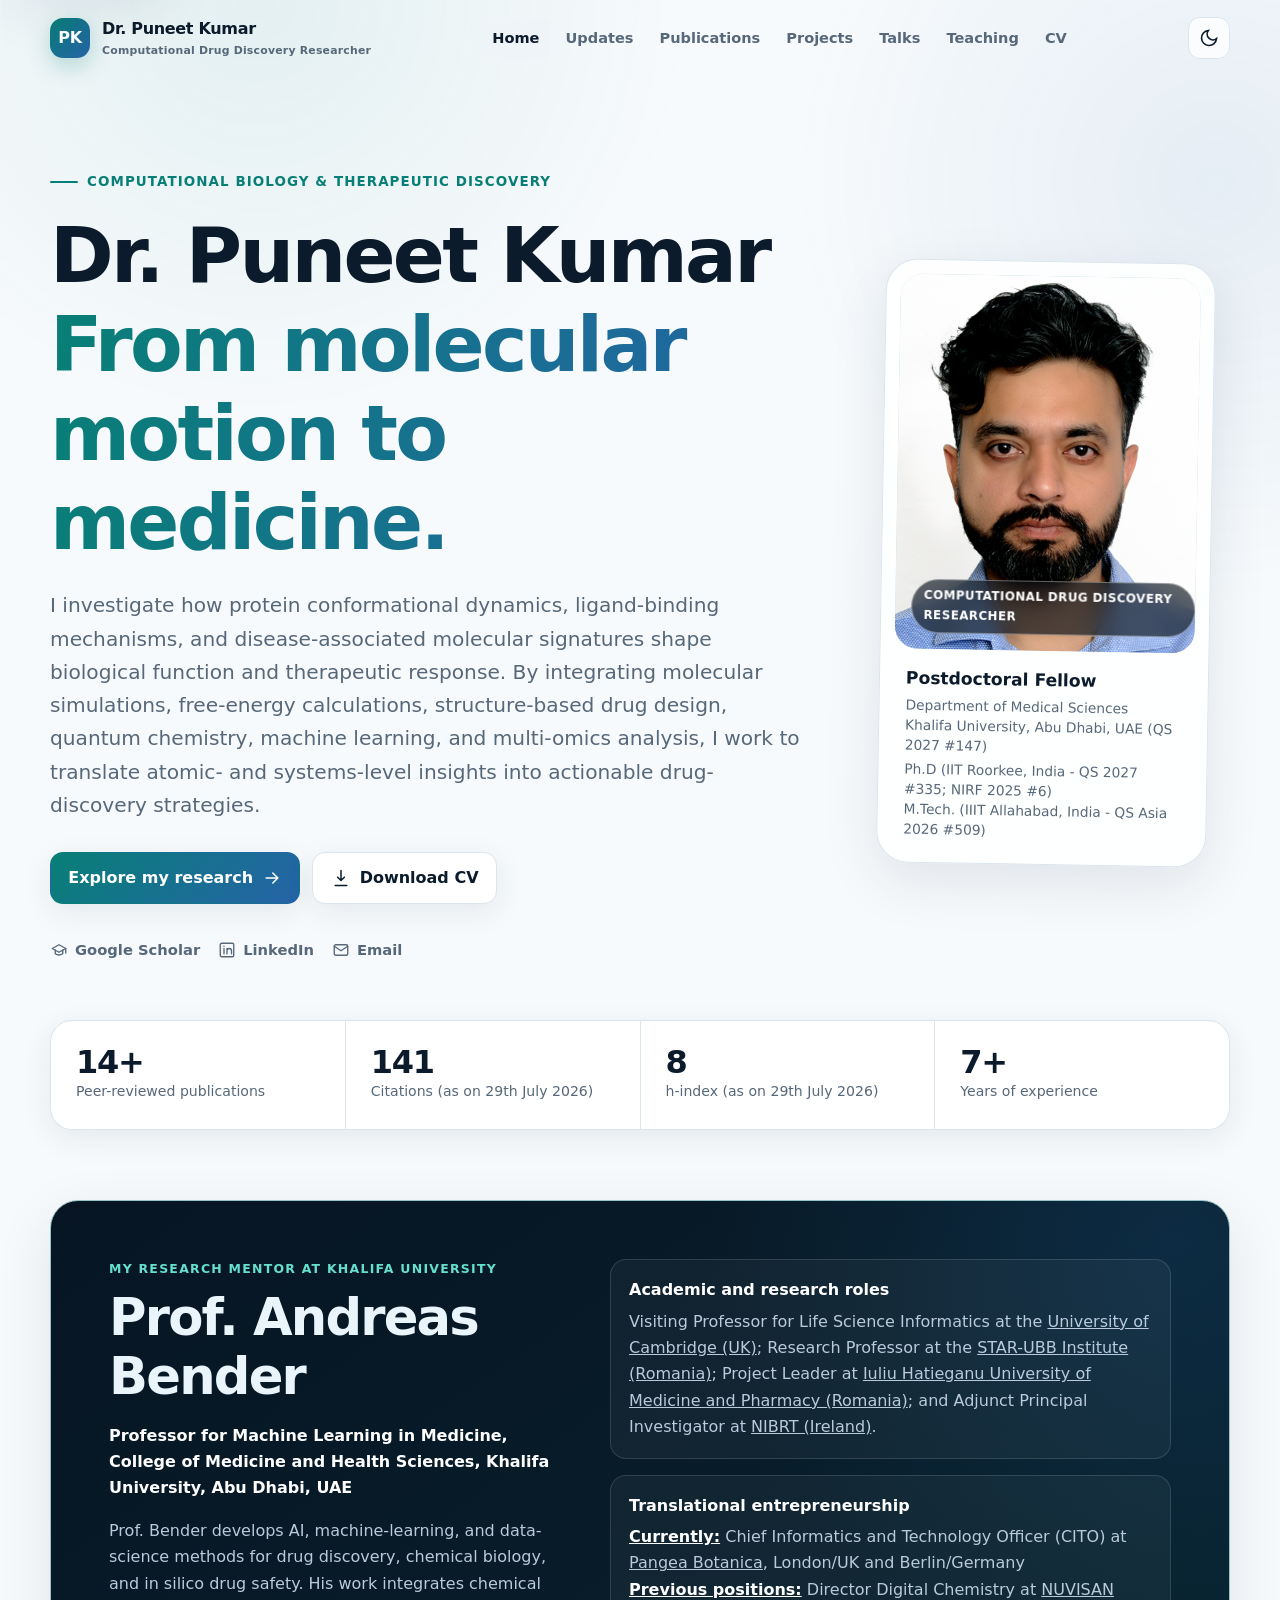
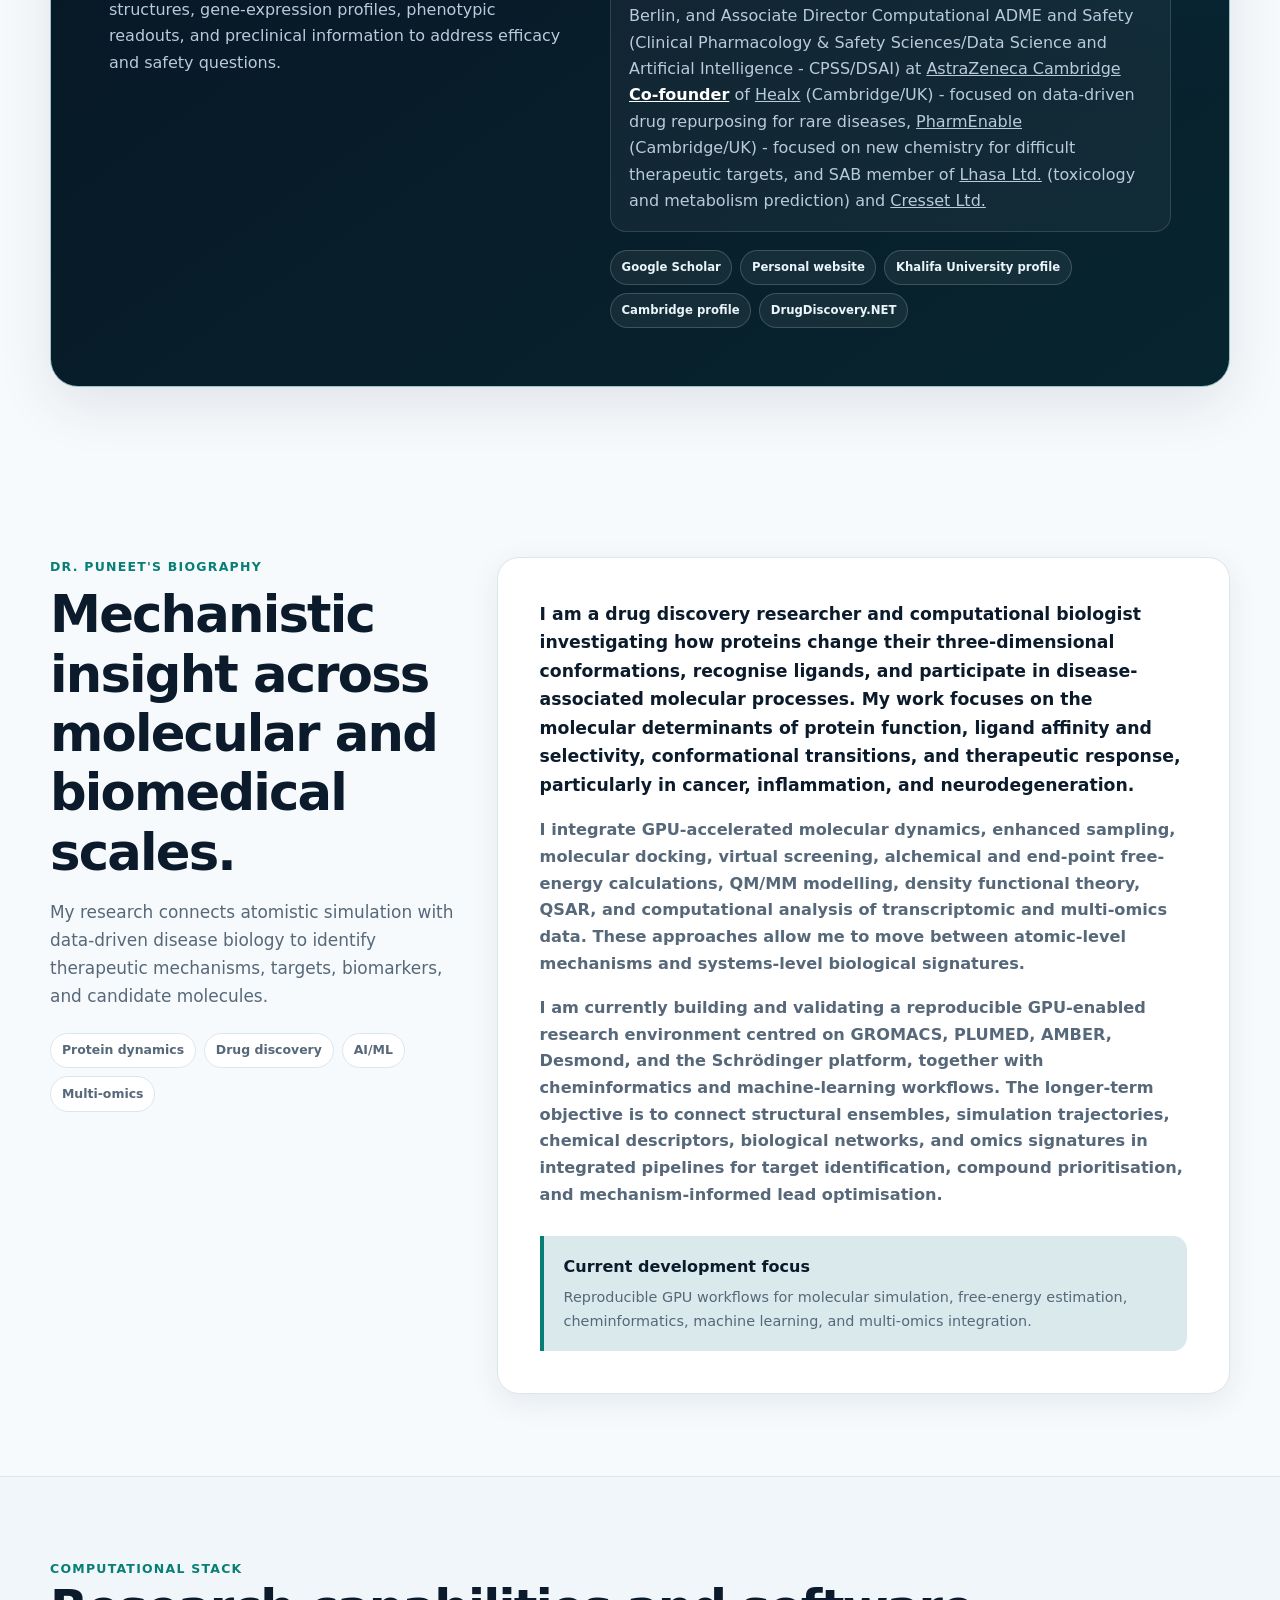
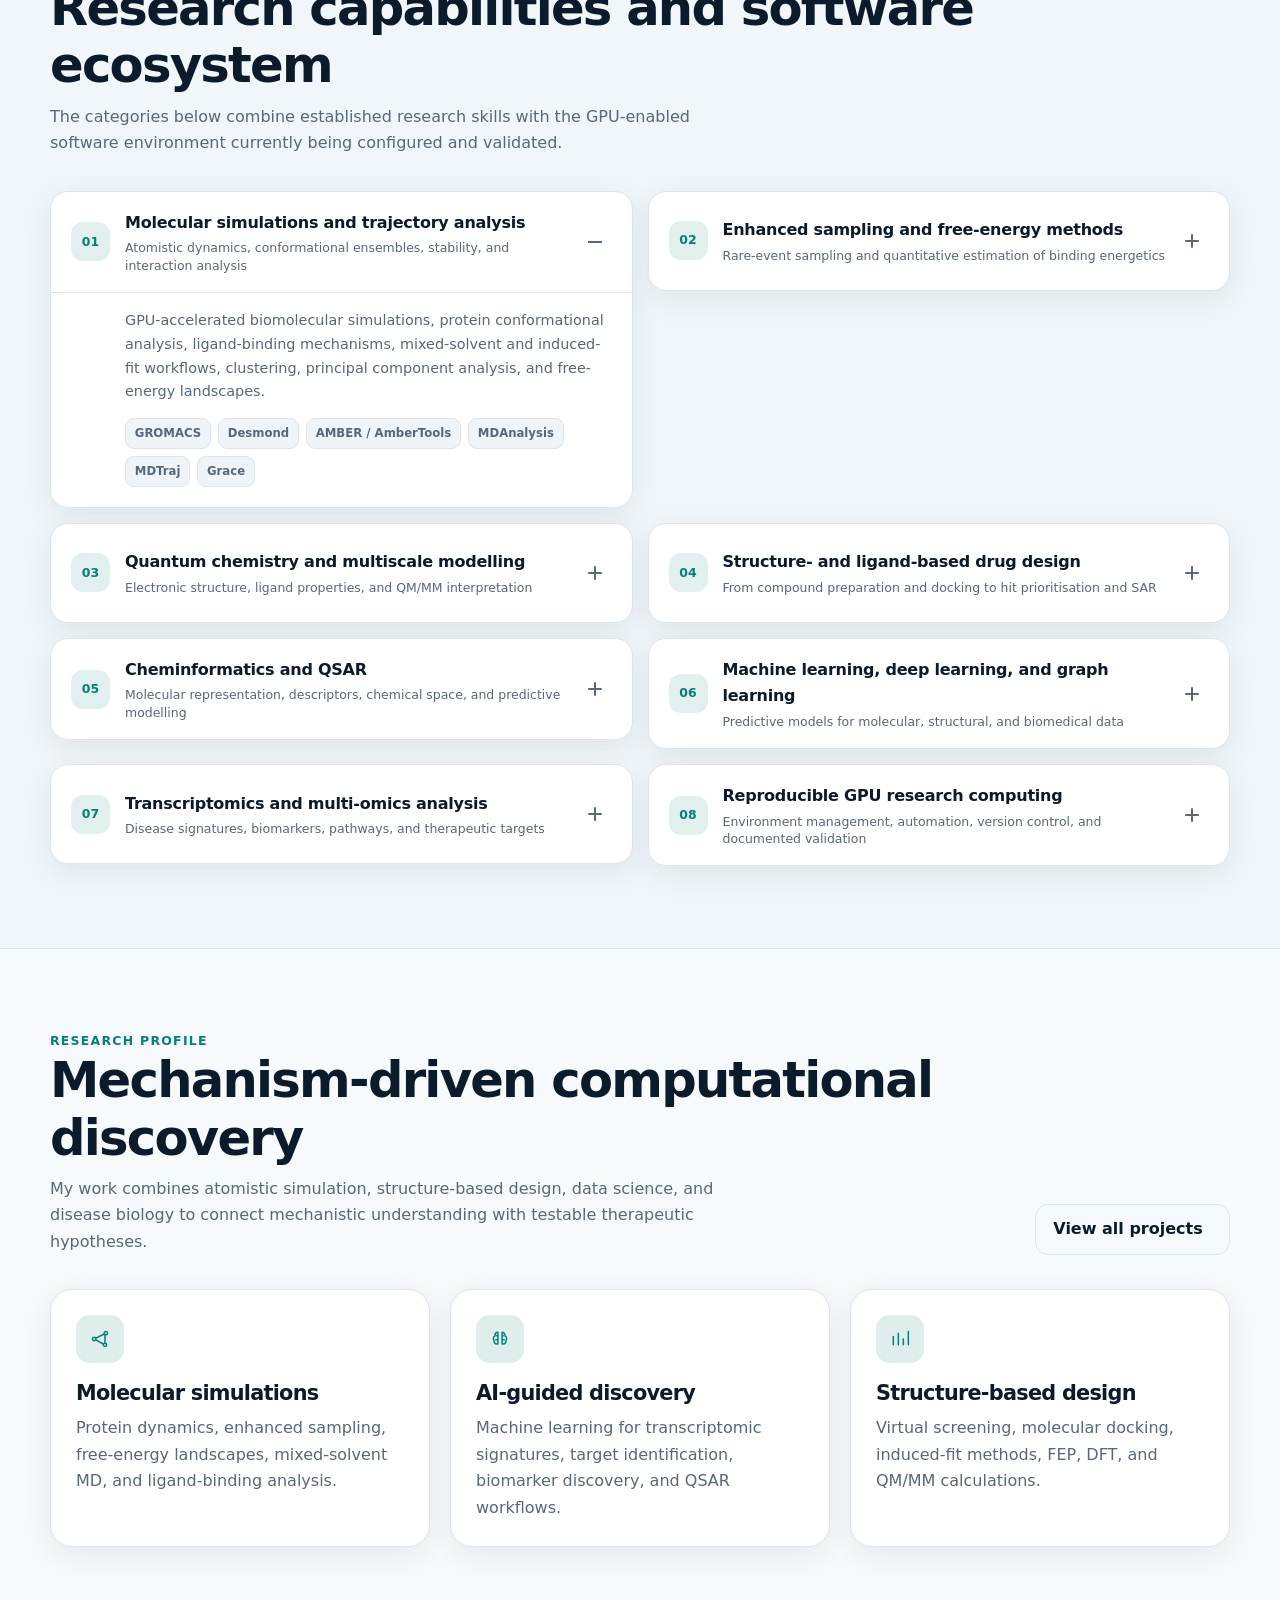
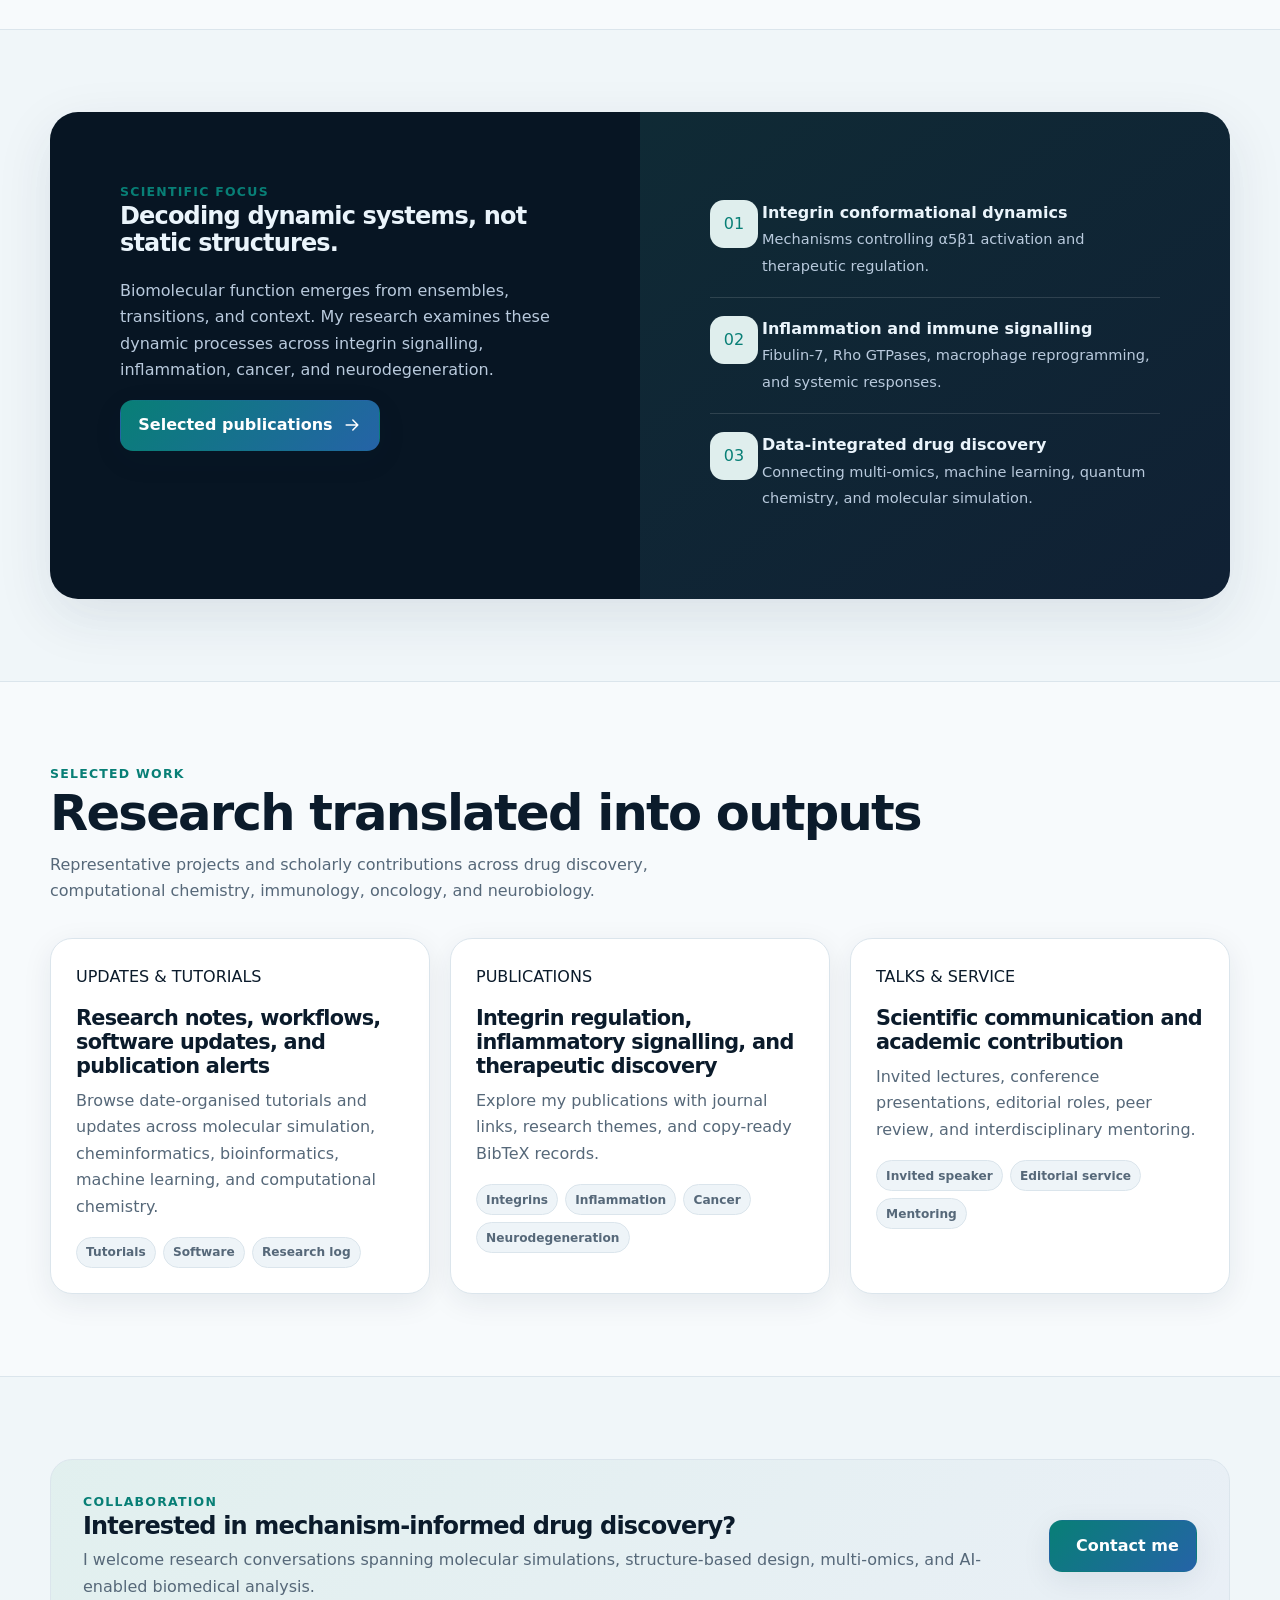
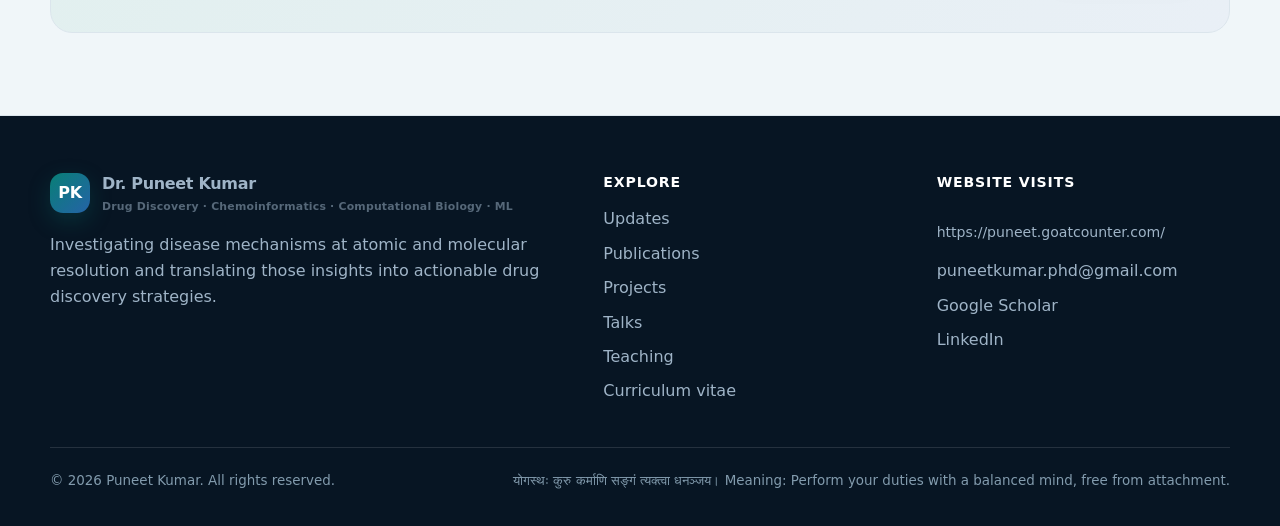
==== commit f127f531: "Update index.html" ====
--- a/index.html
+++ b/index.html
@@ -61,13 +61,13 @@
       <div class="mentor-details">
         <div class="mentor-detail-block">
           <strong>Academic and research roles</strong>
-          <span>Visiting Professor for Life Science Informatics at the University of Cambridge (UK); Research Professor at the STAR-UBB Institute (Romania); Project Leader at Iuliu Hatieganu University of Medicine and Pharmacy (Romania); and Adjunct Principal Investigator at NIBRT (Ireland).</span>
+          <span>Visiting Professor for Life Science Informatics at the <span style="text-decoration: underline;">University of Cambridge (UK)</span>; Research Professor at the <span style="text-decoration: underline;">STAR-UBB Institute (Romania)</span>; Project Leader at <span style="text-decoration: underline;">Iuliu Hatieganu University of Medicine and Pharmacy (Romania)</span>; and Adjunct Principal Investigator at <span style="text-decoration: underline;">NIBRT (Ireland)</span>.</span>
         </div>
         <div class="mentor-detail-block">
           <strong>Translational entrepreneurship</strong>
-          <div><span>Currently: Chief Informatics and Technology Officer (CITO) at Pangea Botanica, London/UK and Berlin/Germany</span></div>
-          <div><span>Previous positions: Director Digital Chemistry at NUVISAN Berlin, and Associate Director Computational ADME and Safety (Clinical Pharmacology & Safety Sciences/Data Science and Artificial Intelligence - CPSS/DSAI) at AstraZeneca Cambridge</span></div>
-          <div><span>Co-founder of Healx (Cambridge/UK) - focused on data-driven drug repurposing for rare diseases, PharmEnable (Cambridge/UK) - focused on new chemistry for difficult therapeutic targets, and SAB member of Lhasa Ltd. (toxicology and metabolism prediction) and Cresset Ltd.</span></div>
+          <div><span><span style="color: white; font-weight: bold;text-decoration: underline;">Currently:</span> Chief Informatics and Technology Officer (CITO) at <span style="text-decoration: underline;">Pangea Botanica</span>, London/UK and Berlin/Germany</span></div>
+          <div><span><span style="color: white; font-weight: bold;text-decoration: underline;">Previous positions:</span> Director Digital Chemistry at <span style="text-decoration: underline;">NUVISAN</span> Berlin, and Associate Director Computational ADME and Safety (Clinical Pharmacology & Safety Sciences/Data Science and Artificial Intelligence - CPSS/DSAI) at <span style="text-decoration: underline;">AstraZeneca Cambridge</span></span></div>
+          <div><span><span style="color: white; font-weight: bold;text-decoration: underline;">Co-founder</span> of <span style="text-decoration: underline;">Healx</span> (Cambridge/UK) - focused on data-driven drug repurposing for rare diseases, <span style="text-decoration: underline;">PharmEnable</span> (Cambridge/UK) - focused on new chemistry for difficult therapeutic targets, and SAB member of <span style="text-decoration: underline;">Lhasa Ltd.</span> (toxicology and metabolism prediction) and <span style="text-decoration: underline;">Cresset Ltd.</span></span></div>
         </div>
         <div class="mentor-links mentor-links-wide">
           <a href="https://scholar.google.com/citations?hl=en&amp;sortby=pubdate&amp;user=iKv2hCUAAAAJ&amp;view_op=list_works" target="_blank" rel="noopener">Google Scholar</a>
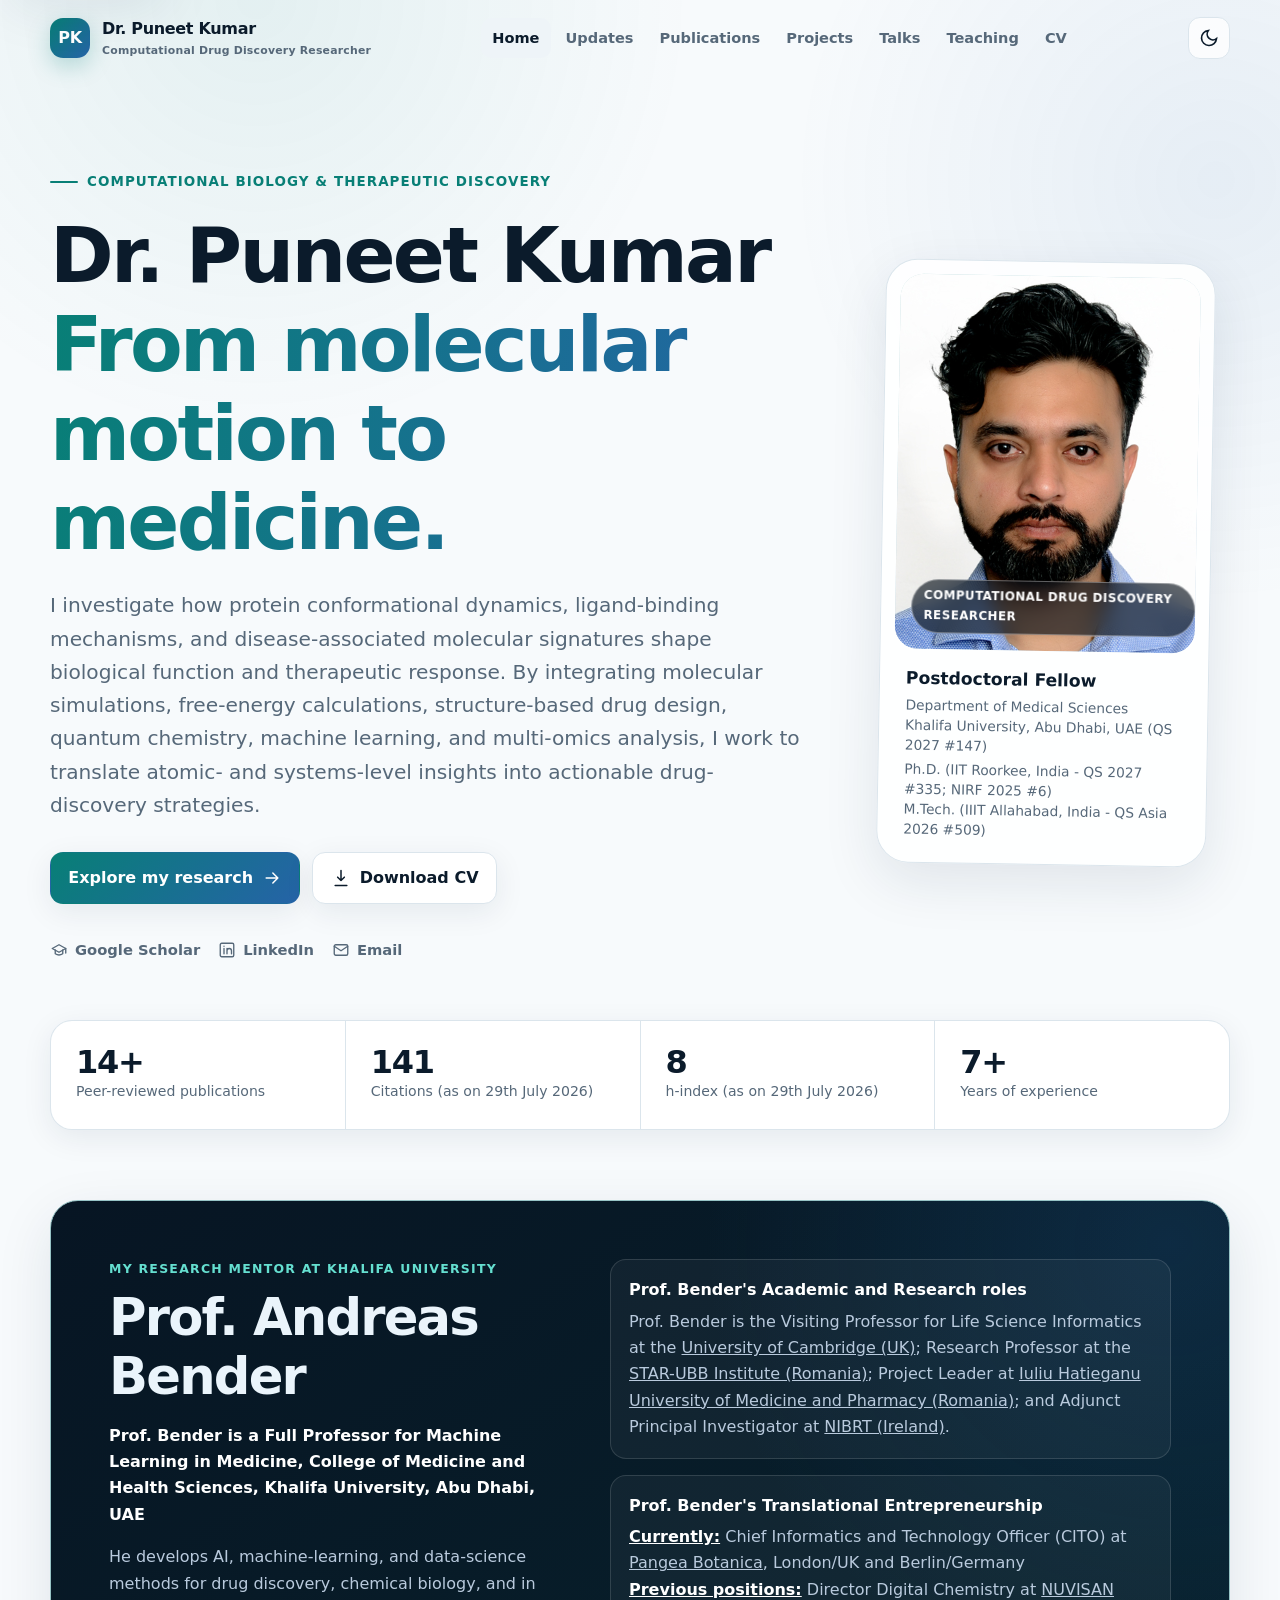
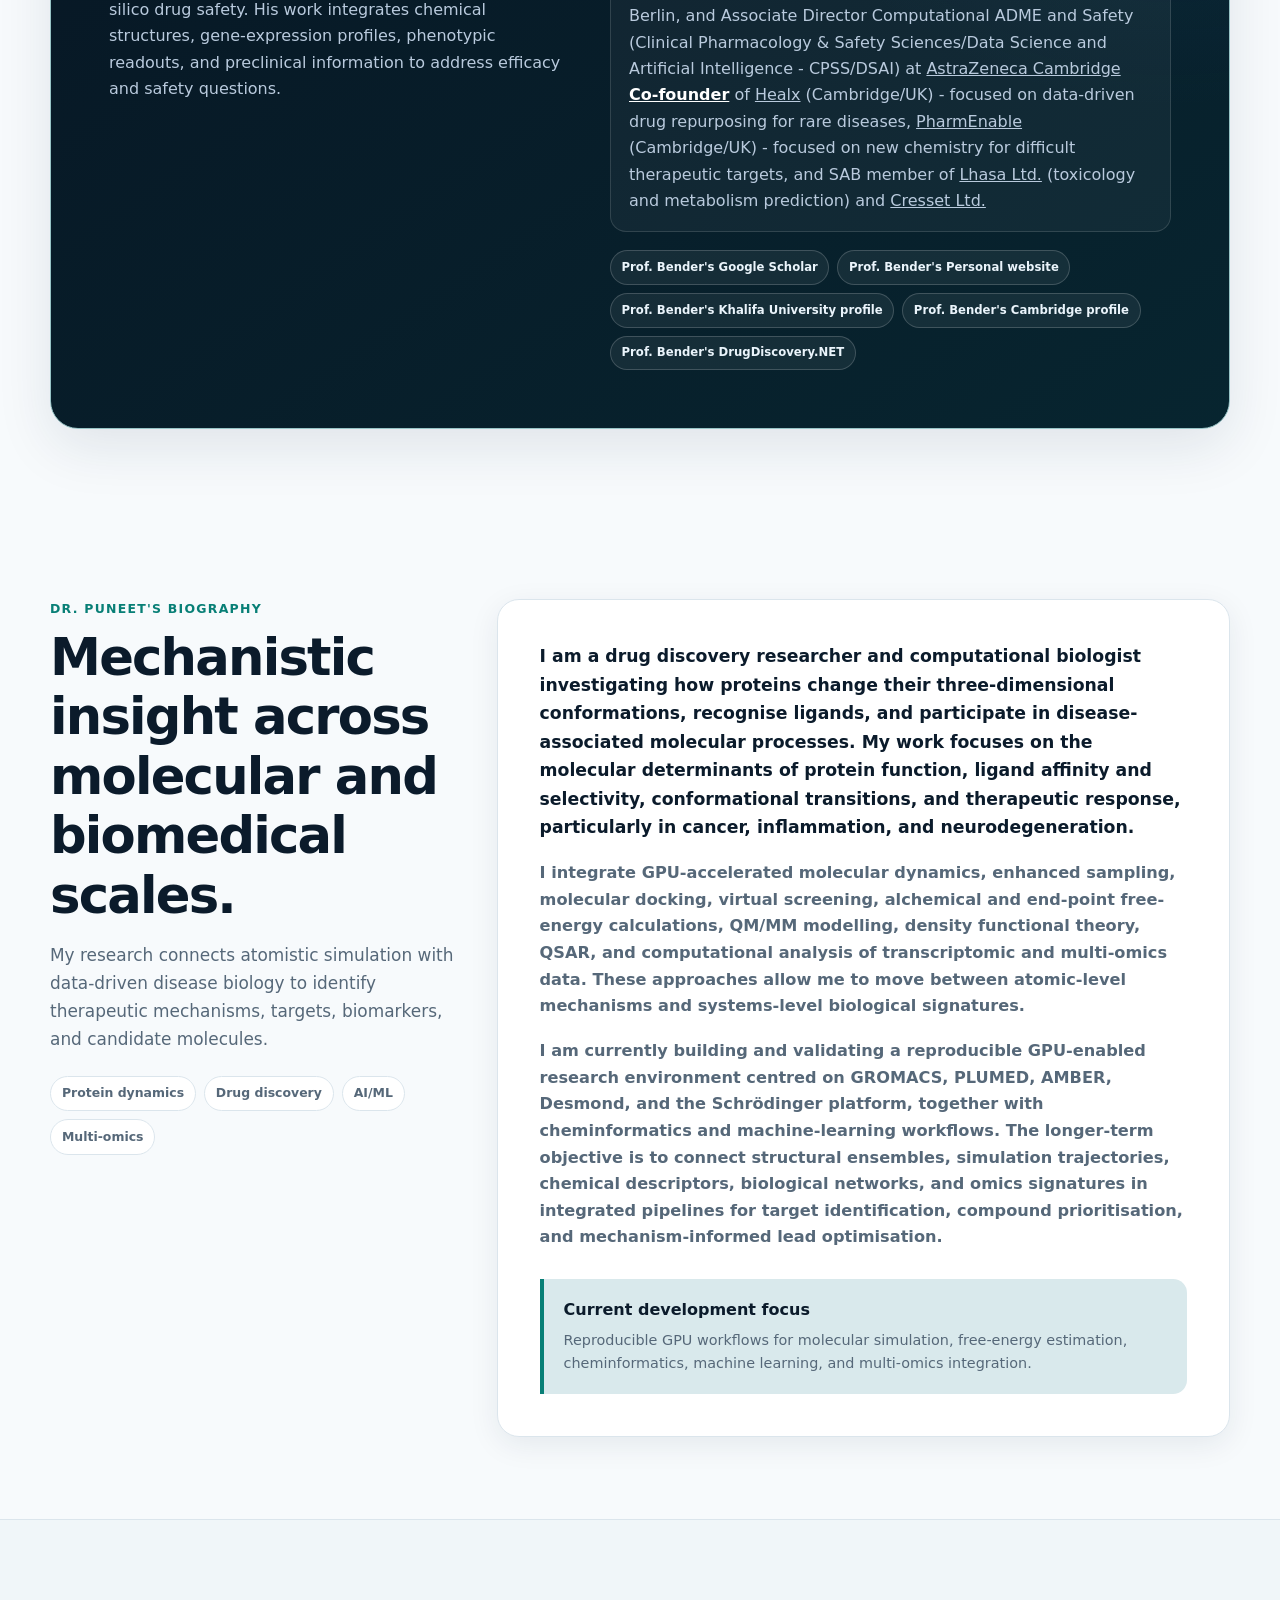
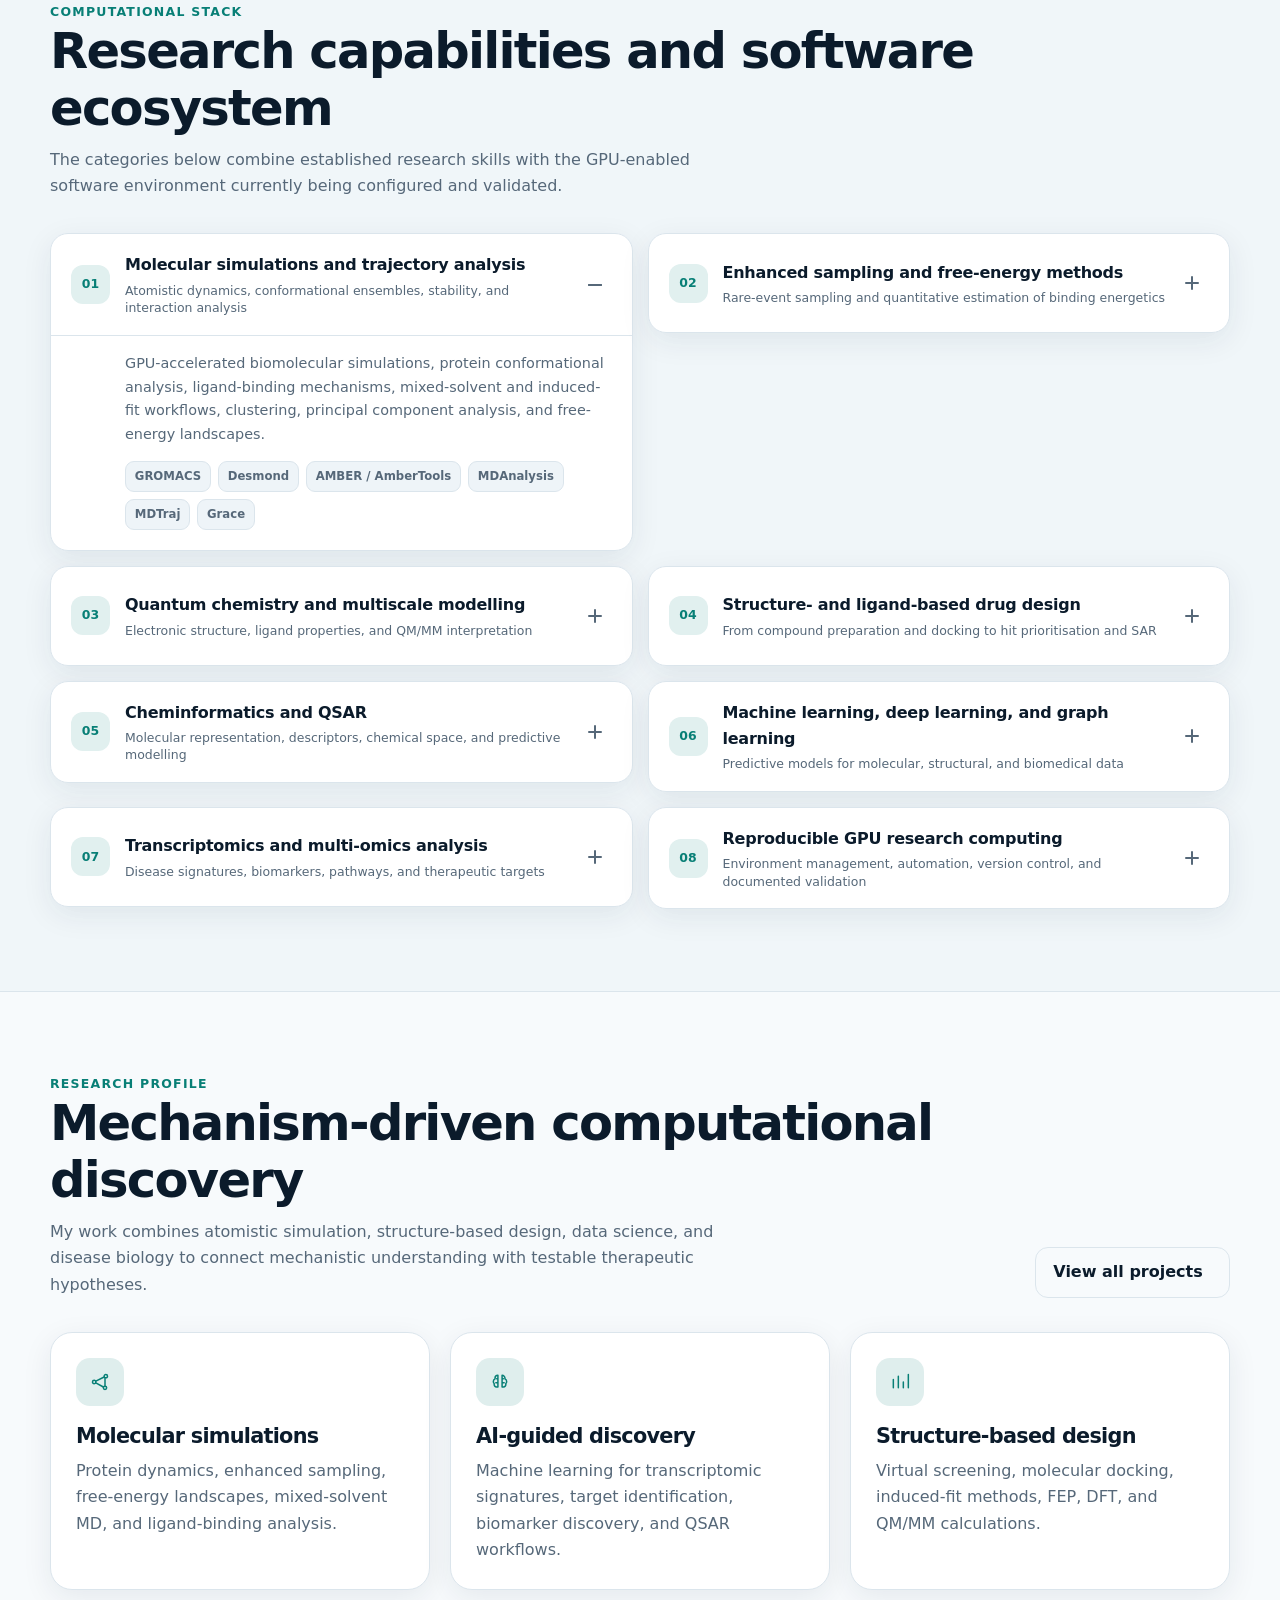
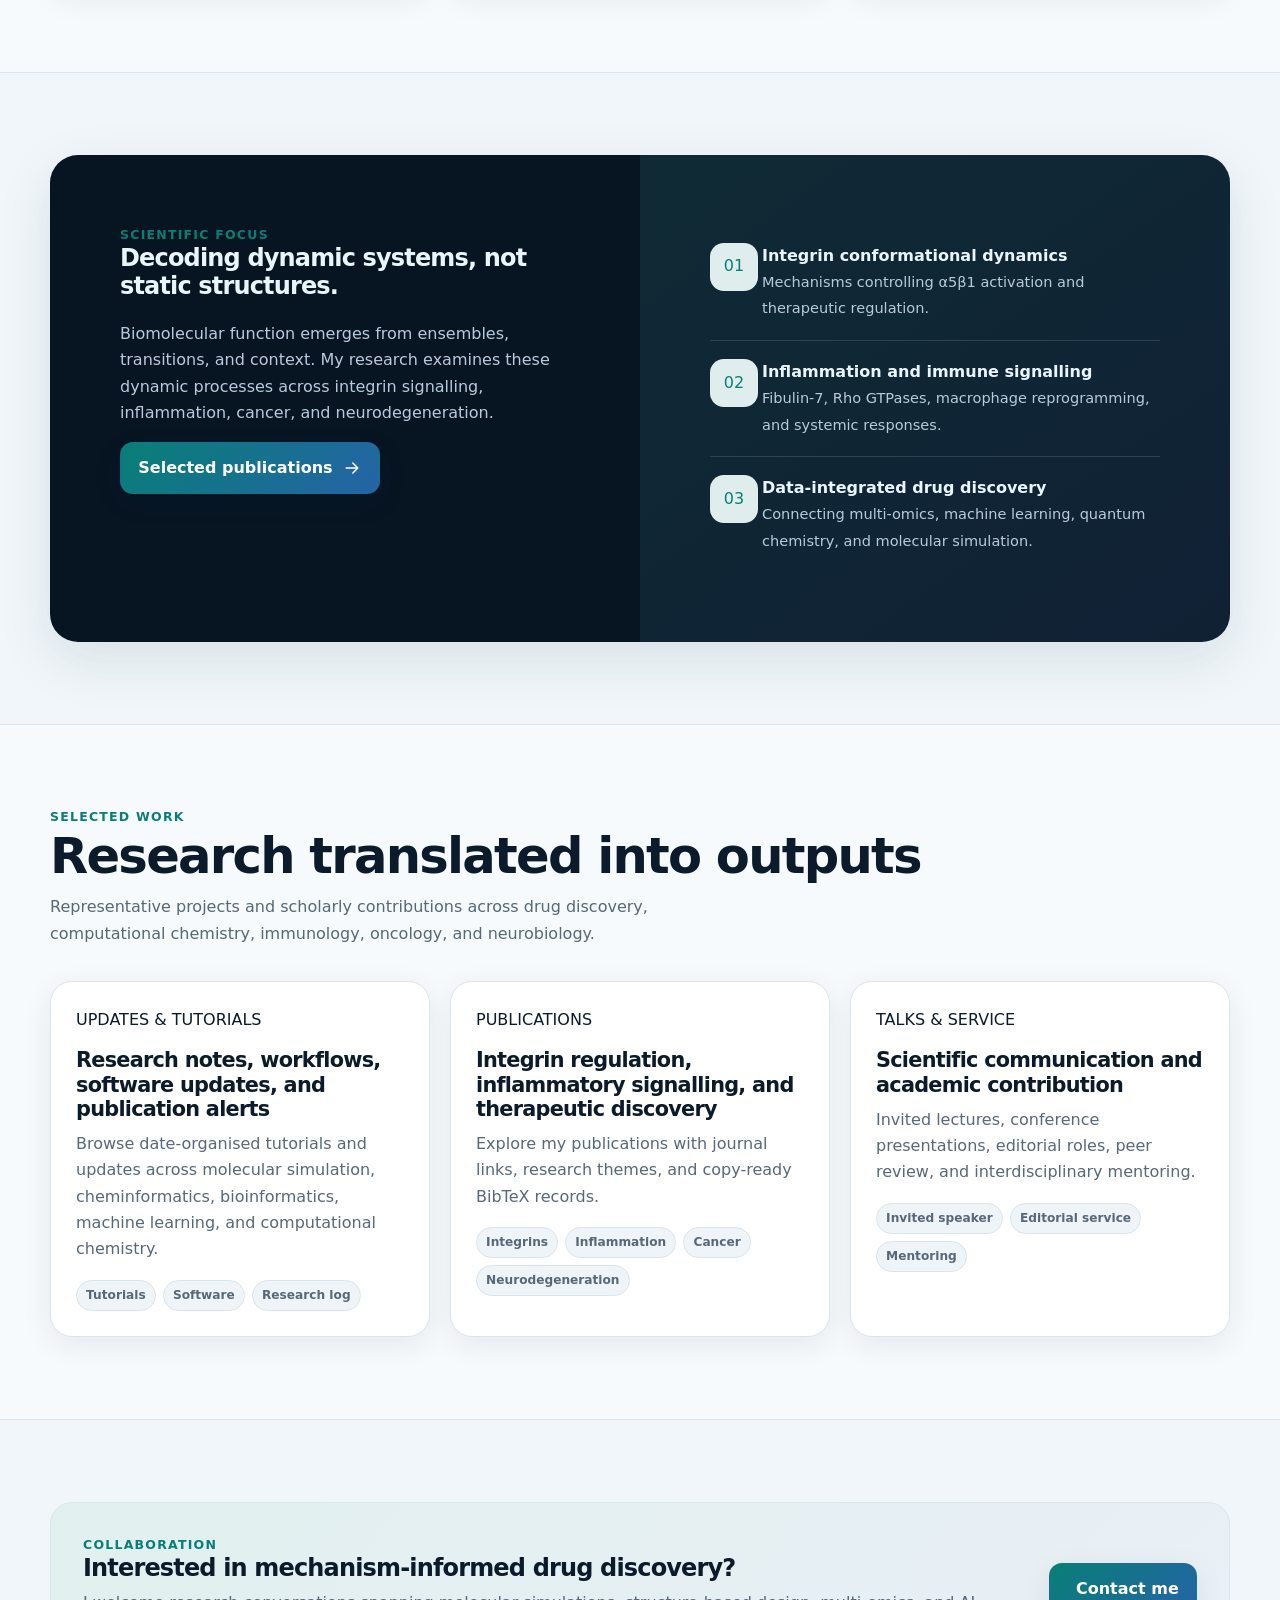
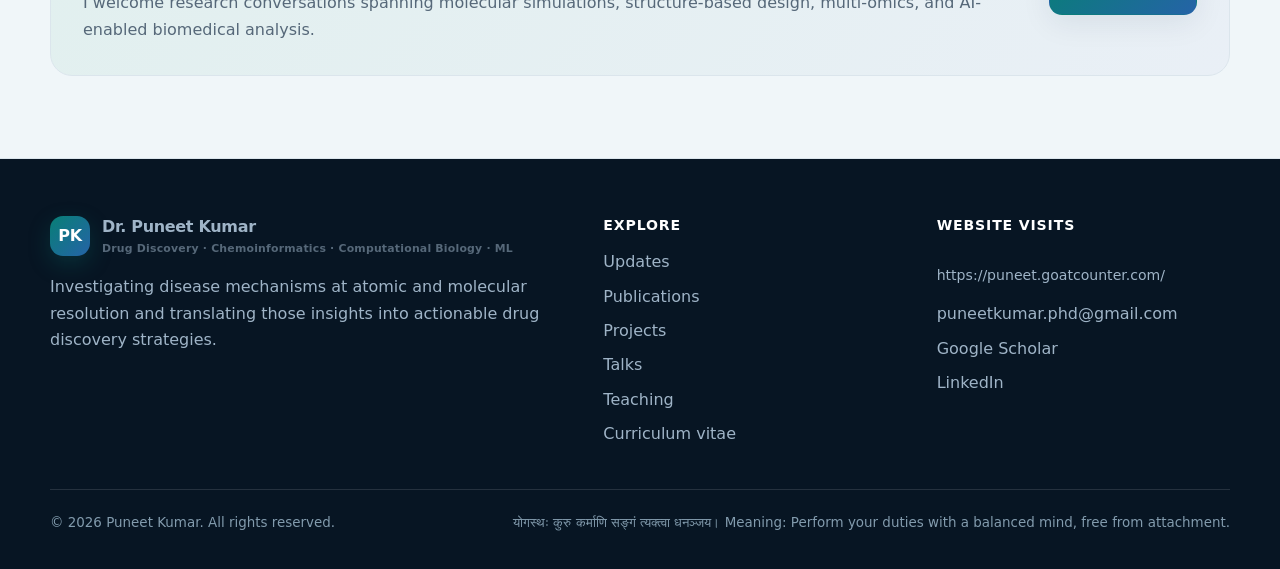
==== commit fbca164f: "Update index.html" ====
--- a/index.html
+++ b/index.html
@@ -40,7 +40,7 @@
         <div class="portrait-caption">
           <strong>Postdoctoral Fellow</strong>
           <span>Department of Medical Sciences<br>Khalifa University, Abu Dhabi, UAE (QS 2027 #147)</span>
-          <span>Ph.D (IIT Roorkee, India - QS 2027 #335; NIRF 2025 #6)<br> M.Tech. (IIIT Allahabad, India - QS Asia 2026 #509)</span>
+          <span>Ph.D. (IIT Roorkee, India - QS 2027 #335; NIRF 2025 #6)<br> M.Tech. (IIIT Allahabad, India - QS Asia 2026 #509)</span>
         </div>
       </div>
 
@@ -55,26 +55,26 @@
       <div class="mentor-intro">
         <div class="section-kicker">My Research mentor at Khalifa University</div>
         <h2>Prof. Andreas Bender</h2>
-        <p class="mentor-title">Professor for Machine Learning in Medicine, College of Medicine and Health Sciences, Khalifa University, Abu Dhabi, UAE</p>
-        <p>Prof. Bender develops AI, machine-learning, and data-science methods for drug discovery, chemical biology, and in silico drug safety. His work integrates chemical structures, gene-expression profiles, phenotypic readouts, and preclinical information to address efficacy and safety questions.</p>
+        <p class="mentor-title">Prof. Bender is a Full Professor for Machine Learning in Medicine, College of Medicine and Health Sciences, Khalifa University, Abu Dhabi, UAE</p>
+        <p>He develops AI, machine-learning, and data-science methods for drug discovery, chemical biology, and in silico drug safety. His work integrates chemical structures, gene-expression profiles, phenotypic readouts, and preclinical information to address efficacy and safety questions.</p>
       </div>
       <div class="mentor-details">
         <div class="mentor-detail-block">
-          <strong>Academic and research roles</strong>
-          <span>Visiting Professor for Life Science Informatics at the <span style="text-decoration: underline;">University of Cambridge (UK)</span>; Research Professor at the <span style="text-decoration: underline;">STAR-UBB Institute (Romania)</span>; Project Leader at <span style="text-decoration: underline;">Iuliu Hatieganu University of Medicine and Pharmacy (Romania)</span>; and Adjunct Principal Investigator at <span style="text-decoration: underline;">NIBRT (Ireland)</span>.</span>
+          <strong>Prof. Bender's Academic and Research roles</strong>
+          <span>Prof. Bender is the Visiting Professor for Life Science Informatics at the <span style="text-decoration: underline;">University of Cambridge (UK)</span>; Research Professor at the <span style="text-decoration: underline;">STAR-UBB Institute (Romania)</span>; Project Leader at <span style="text-decoration: underline;">Iuliu Hatieganu University of Medicine and Pharmacy (Romania)</span>; and Adjunct Principal Investigator at <span style="text-decoration: underline;">NIBRT (Ireland)</span>.</span>
         </div>
         <div class="mentor-detail-block">
-          <strong>Translational entrepreneurship</strong>
+          <strong>Prof. Bender's Translational Entrepreneurship</strong>
           <div><span><span style="color: white; font-weight: bold;text-decoration: underline;">Currently:</span> Chief Informatics and Technology Officer (CITO) at <span style="text-decoration: underline;">Pangea Botanica</span>, London/UK and Berlin/Germany</span></div>
           <div><span><span style="color: white; font-weight: bold;text-decoration: underline;">Previous positions:</span> Director Digital Chemistry at <span style="text-decoration: underline;">NUVISAN</span> Berlin, and Associate Director Computational ADME and Safety (Clinical Pharmacology & Safety Sciences/Data Science and Artificial Intelligence - CPSS/DSAI) at <span style="text-decoration: underline;">AstraZeneca Cambridge</span></span></div>
           <div><span><span style="color: white; font-weight: bold;text-decoration: underline;">Co-founder</span> of <span style="text-decoration: underline;">Healx</span> (Cambridge/UK) - focused on data-driven drug repurposing for rare diseases, <span style="text-decoration: underline;">PharmEnable</span> (Cambridge/UK) - focused on new chemistry for difficult therapeutic targets, and SAB member of <span style="text-decoration: underline;">Lhasa Ltd.</span> (toxicology and metabolism prediction) and <span style="text-decoration: underline;">Cresset Ltd.</span></span></div>
         </div>
         <div class="mentor-links mentor-links-wide">
-          <a href="https://scholar.google.com/citations?hl=en&amp;sortby=pubdate&amp;user=iKv2hCUAAAAJ&amp;view_op=list_works" target="_blank" rel="noopener">Google Scholar</a>
-          <a href="https://www.andreasbender.de/" target="_blank" rel="noopener">Personal website</a>
-          <a href="https://khazna.ku.ac.ae/en/persons/andreas-bender/" target="_blank" rel="noopener">Khalifa University profile</a>
-          <a href="https://bender.group.ch.cam.ac.uk/person/ab454" target="_blank" rel="noopener">Cambridge profile</a>
-          <a href="https://www.drugdiscovery.net/" target="_blank" rel="noopener">DrugDiscovery.NET</a>
+          <a href="https://scholar.google.com/citations?hl=en&amp;sortby=pubdate&amp;user=iKv2hCUAAAAJ&amp;view_op=list_works" target="_blank" rel="noopener">Prof. Bender's Google Scholar</a>
+          <a href="https://www.andreasbender.de/" target="_blank" rel="noopener">Prof. Bender's Personal website</a>
+          <a href="https://khazna.ku.ac.ae/en/persons/andreas-bender/" target="_blank" rel="noopener">Prof. Bender's Khalifa University profile</a>
+          <a href="https://bender.group.ch.cam.ac.uk/person/ab454" target="_blank" rel="noopener">Prof. Bender's Cambridge profile</a>
+          <a href="https://www.drugdiscovery.net/" target="_blank" rel="noopener">Prof. Bender's DrugDiscovery.NET</a>
         </div>
       </div>
     </div>
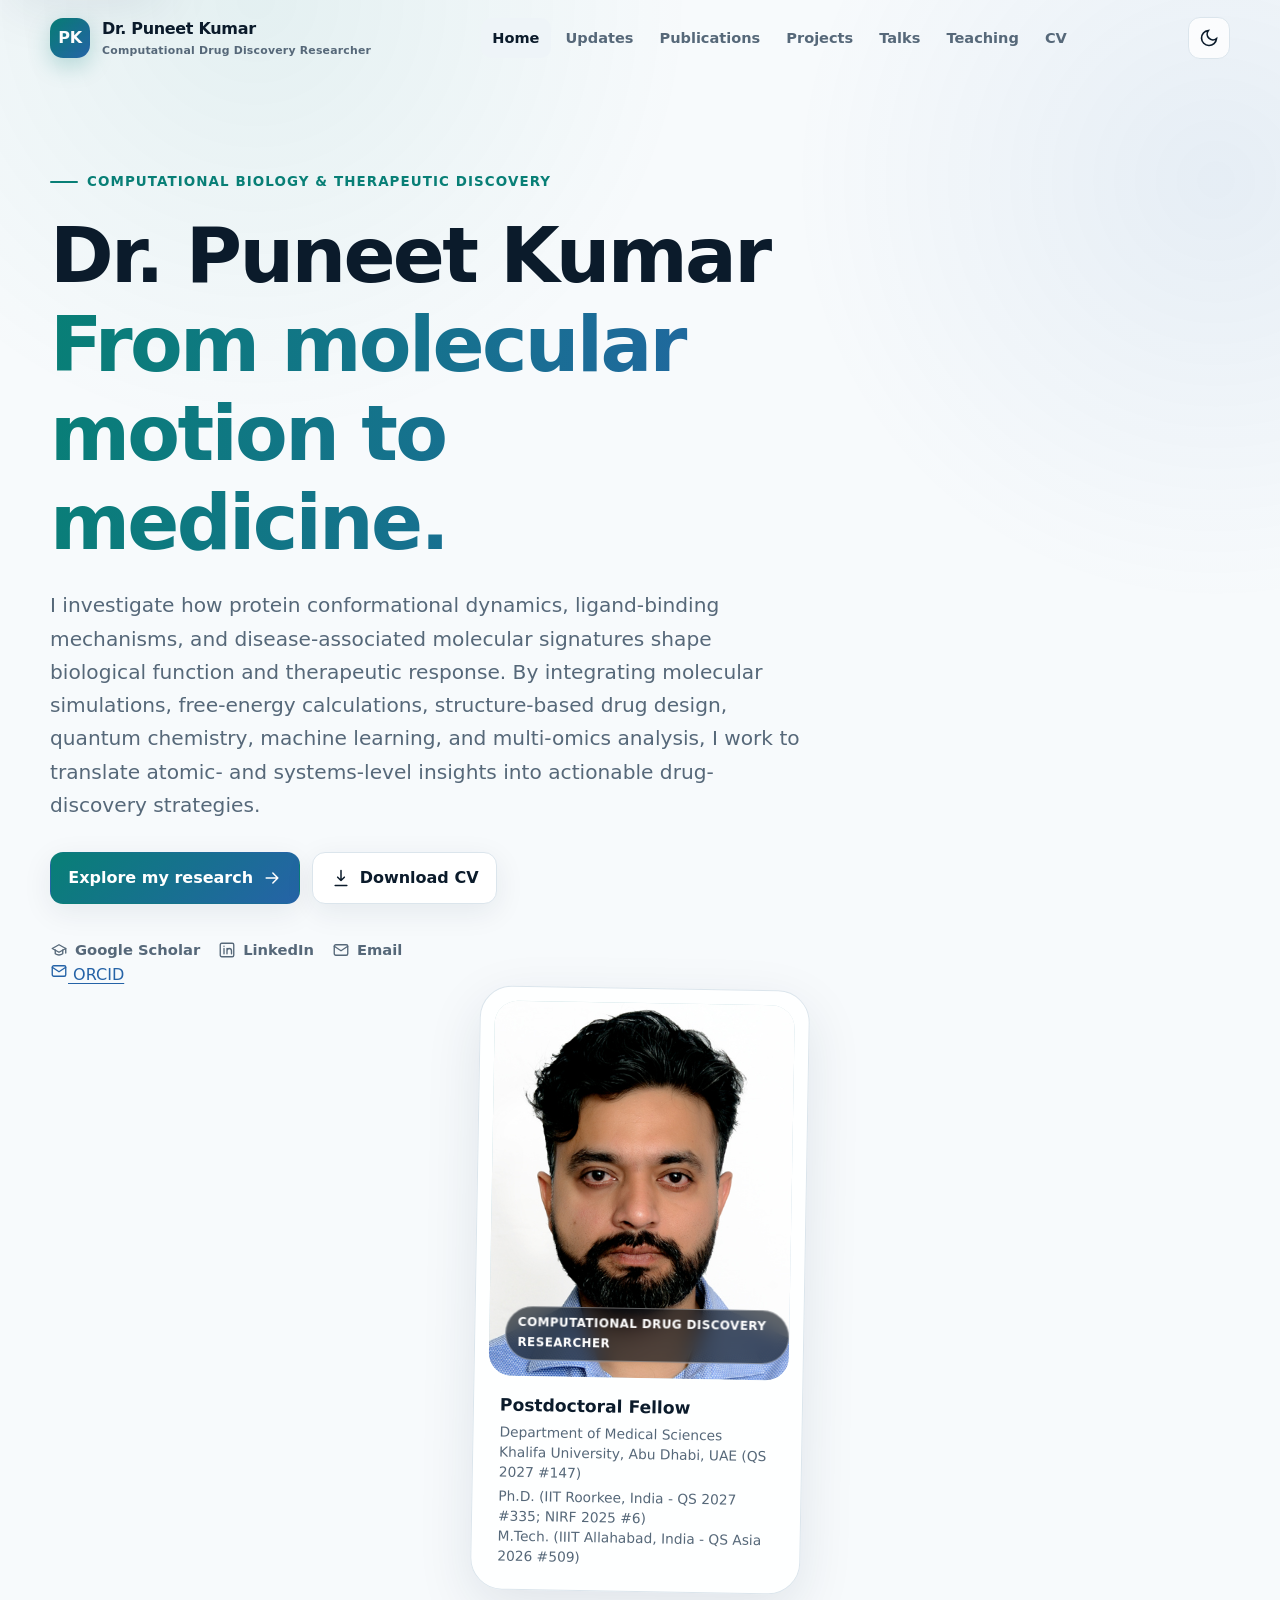
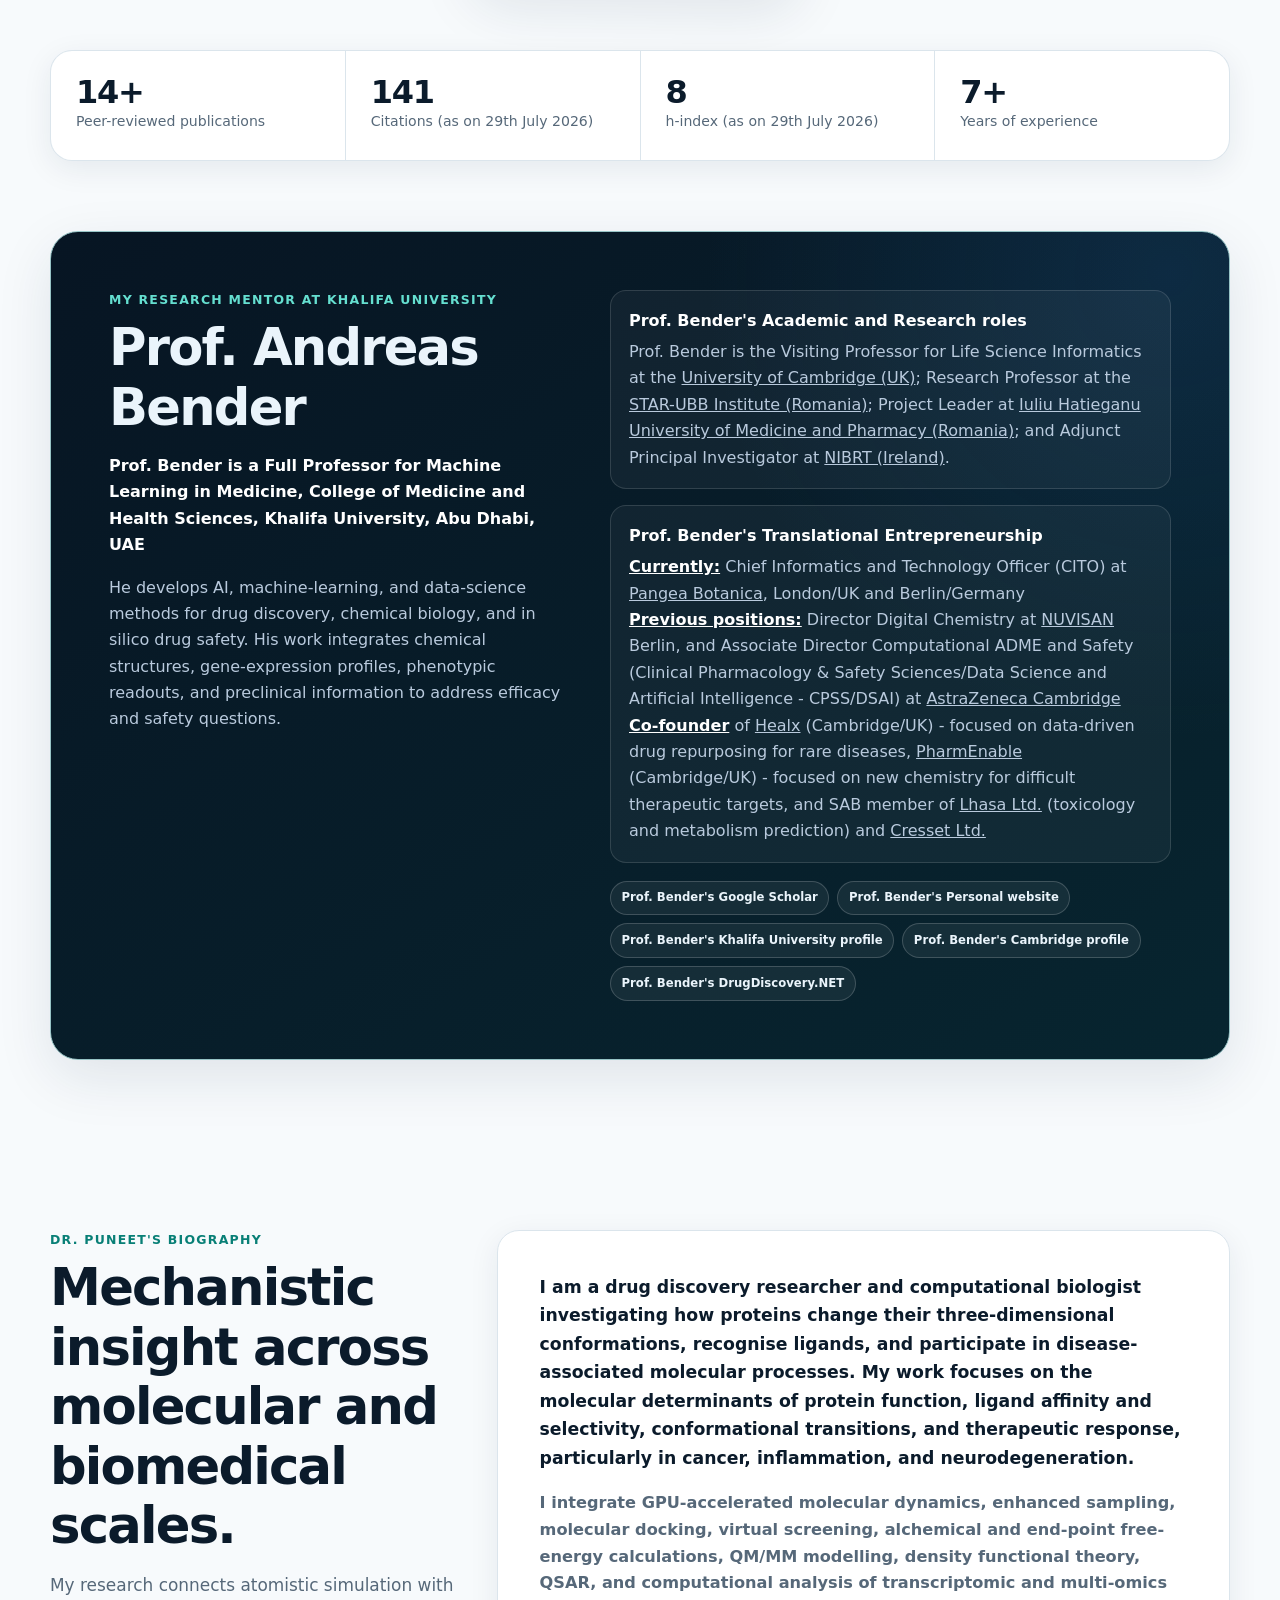
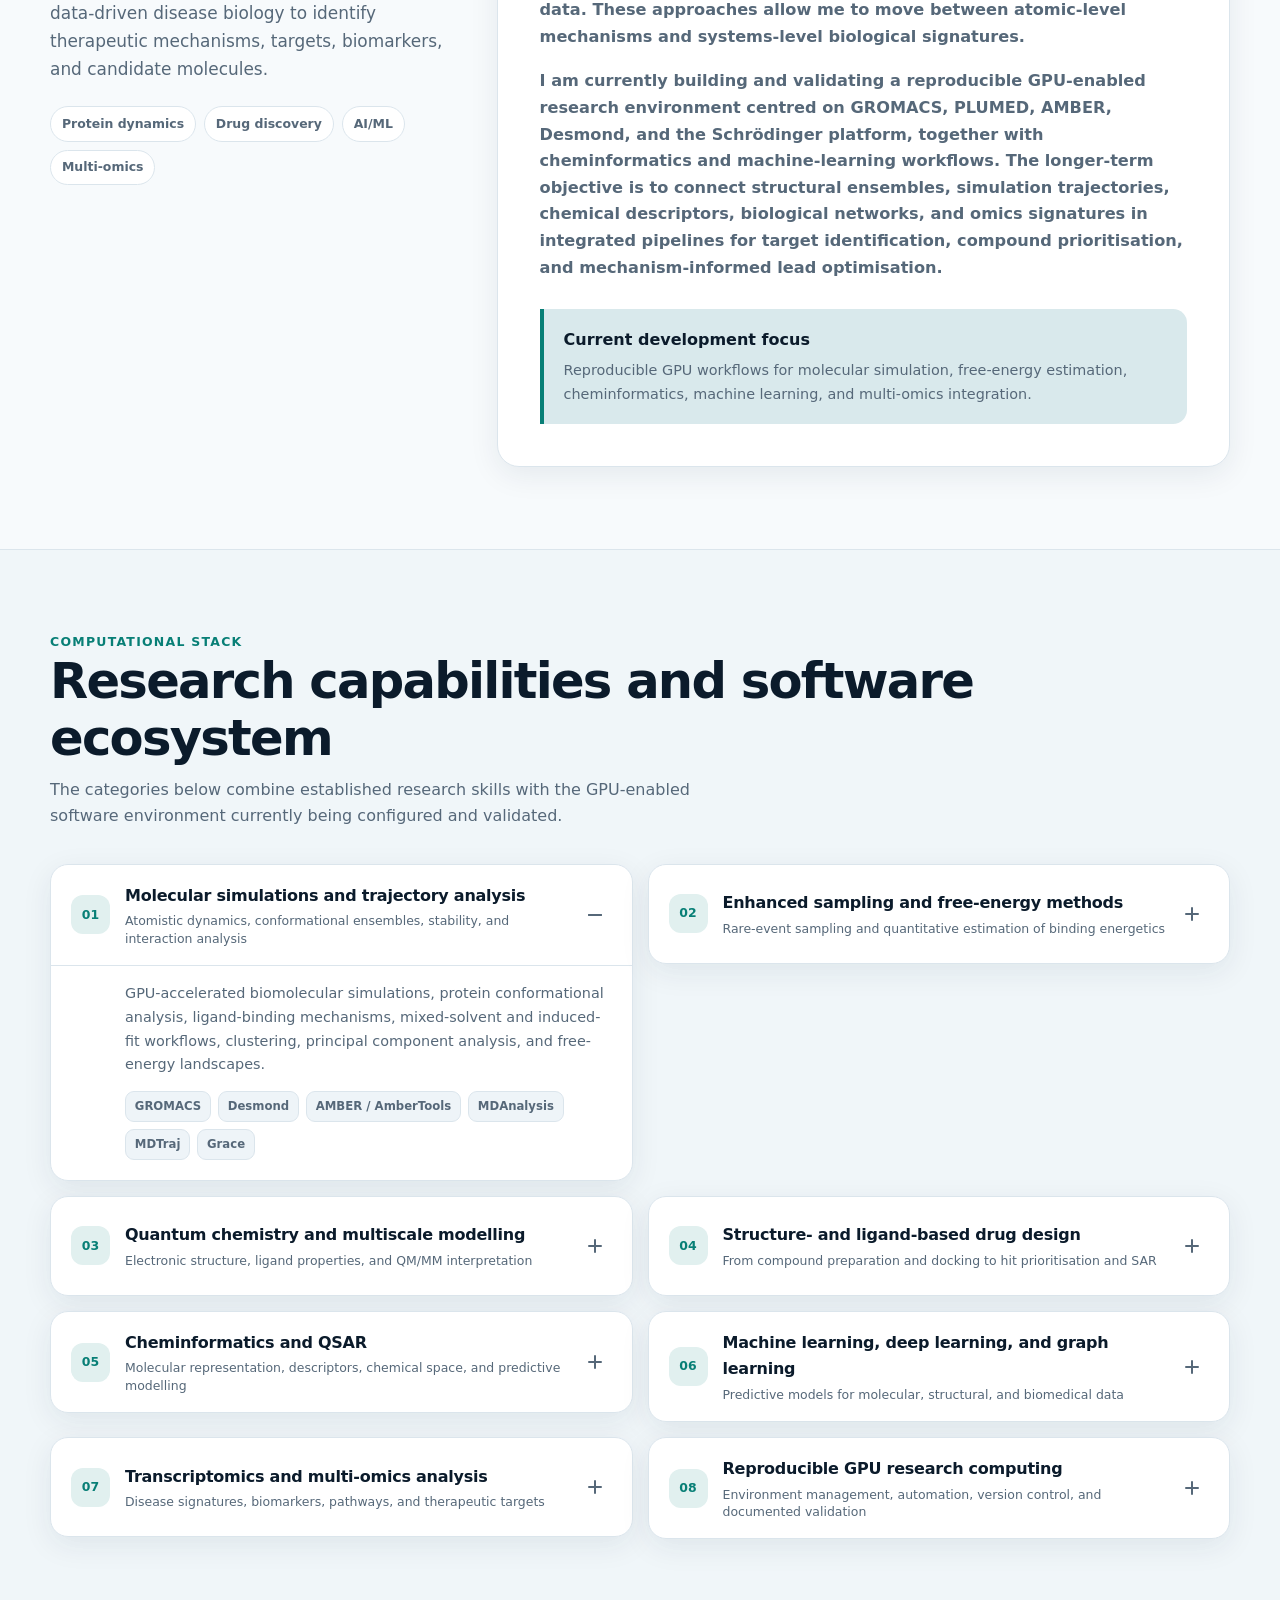
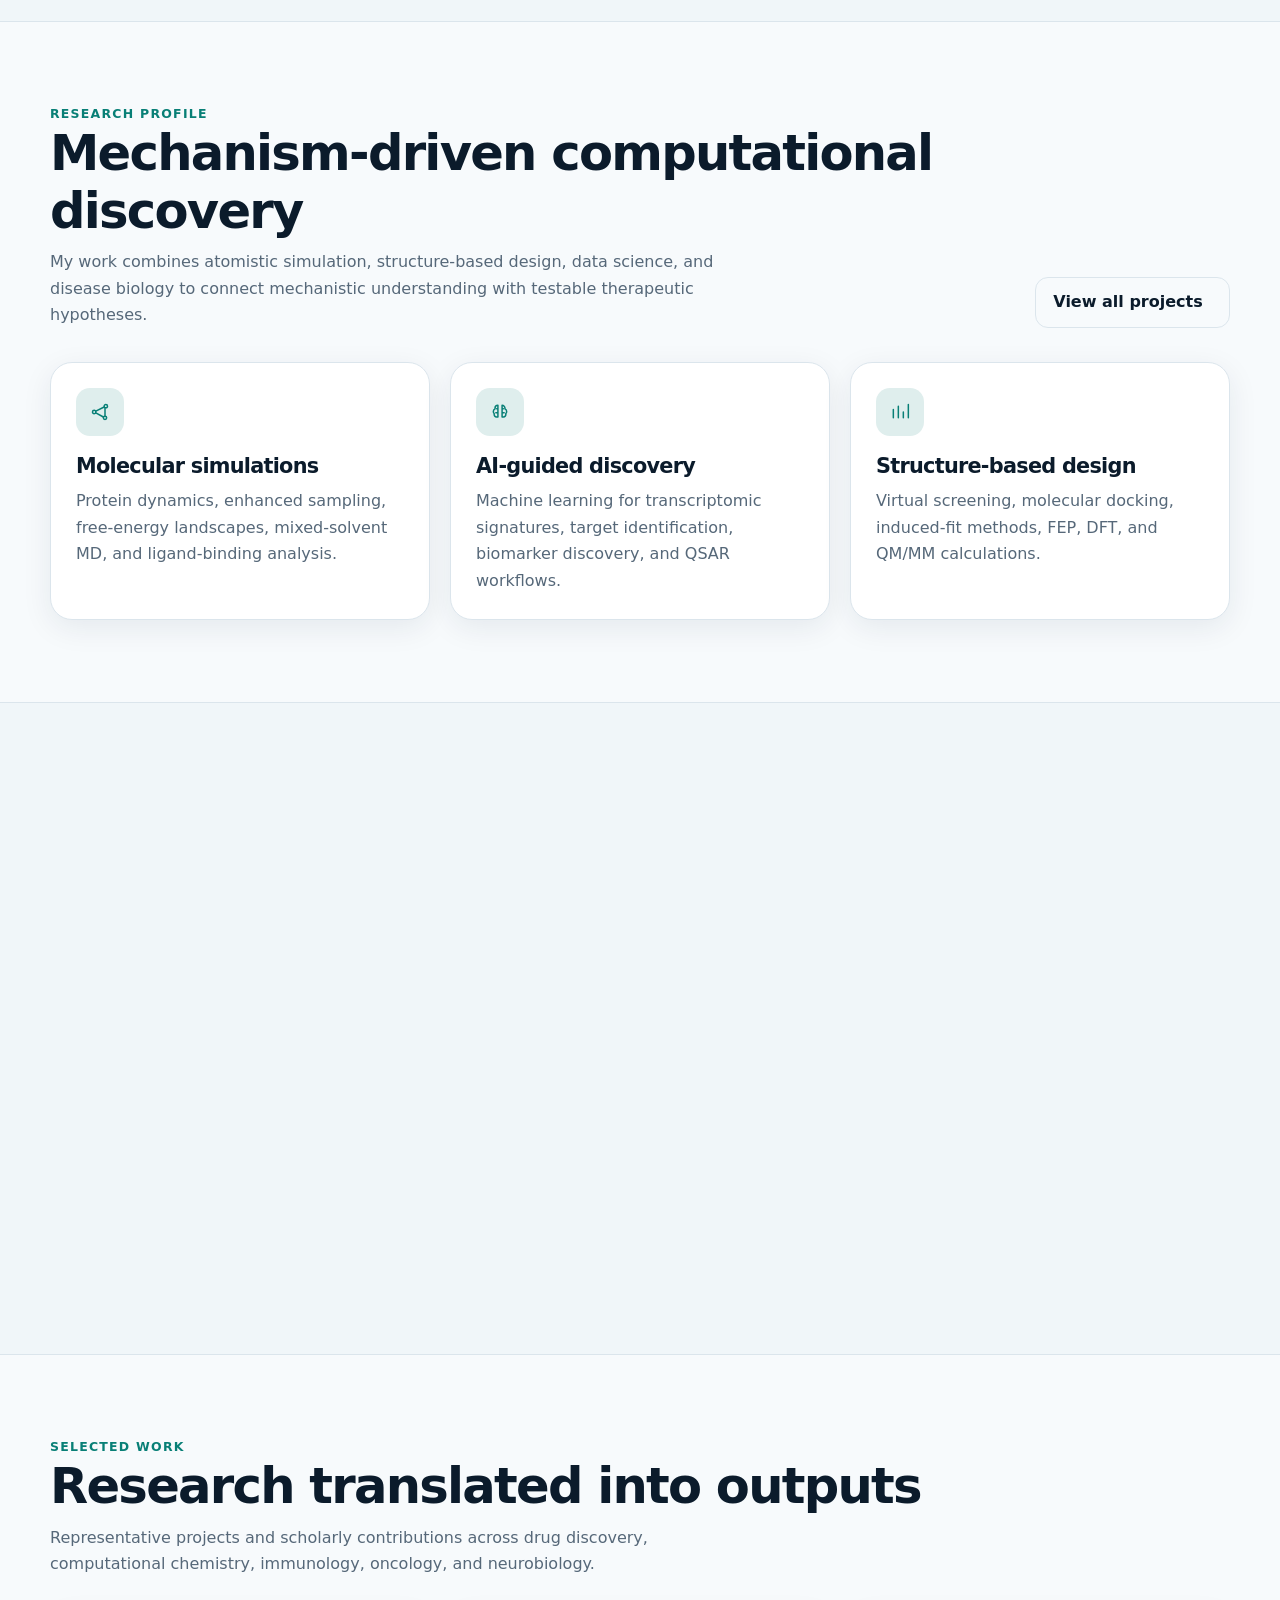
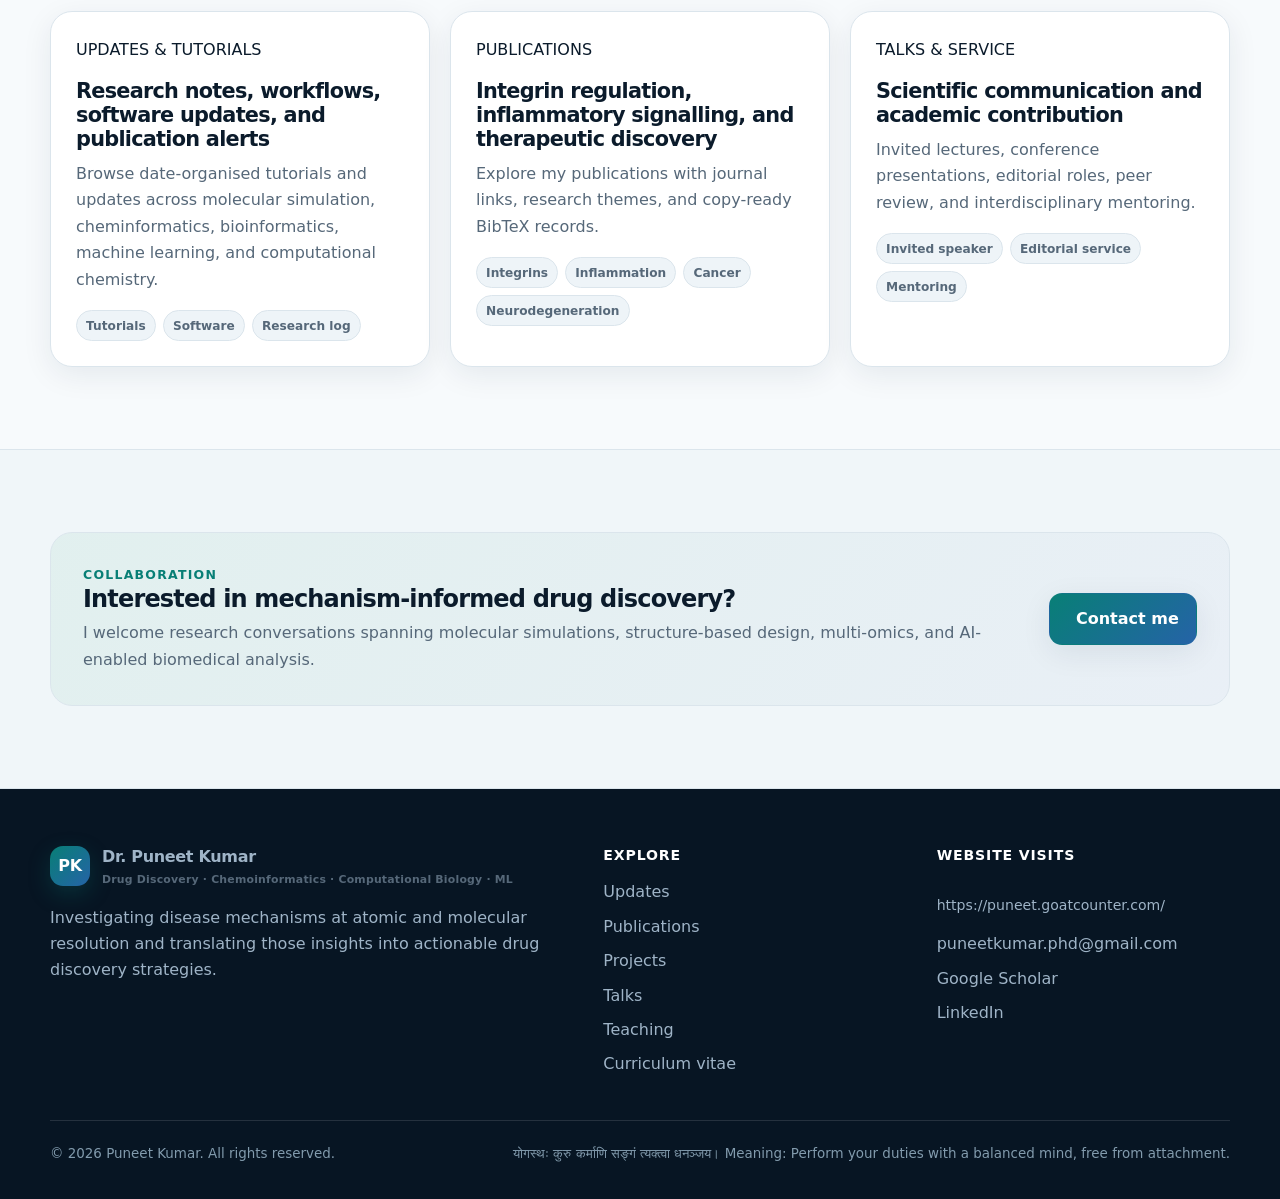
==== commit 8340cfbc: "Update index.html" ====
--- a/index.html
+++ b/index.html
@@ -29,7 +29,7 @@
       <h1>Dr. Puneet Kumar<span>From molecular motion to medicine.</span></h1>
       <p class="lead">I investigate how protein conformational dynamics, ligand-binding mechanisms, and disease-associated molecular signatures shape biological function and therapeutic response. By integrating molecular simulations, free-energy calculations, structure-based drug design, quantum chemistry, machine learning, and multi-omics analysis, I work to translate atomic- and systems-level insights into actionable drug-discovery strategies.</p>
       <div class="hero-actions"><a class="btn primary" href="projects.html">Explore my research <svg aria-hidden="true" width="20" height="20" viewBox="0 0 24 24" fill="none" stroke="currentColor" stroke-width="1.8" stroke-linecap="round" stroke-linejoin="round"><path d="M5 12h14M13 6l6 6-6 6"/></svg></a><a class="btn" href="assets/docs/Puneet_Kumar_CV.pdf" target="_blank"><svg aria-hidden="true" width="20" height="20" viewBox="0 0 24 24" fill="none" stroke="currentColor" stroke-width="1.8" stroke-linecap="round" stroke-linejoin="round"><path d="M12 3v12m0 0 4-4m-4 4-4-4M5 21h14"/></svg> Download CV</a></div>
-      <div class="social-row"><a href="https://scholar.google.com/citations?hl=en&amp;user=aHLch4UAAAAJ" target="_blank" rel="noopener"><svg aria-hidden="true" width="18" height="18" viewBox="0 0 24 24" fill="none" stroke="currentColor" stroke-width="1.8" stroke-linecap="round" stroke-linejoin="round"><path d="m3 10 9-5 9 5-9 5-9-5Z"/><path d="M7 12v5c3 2 7 2 10 0v-5M21 10v6"/></svg> Google Scholar</a><a href="https://www.linkedin.com/in/puneet-kumar-b0312195/" target="_blank" rel="noopener"><svg aria-hidden="true" width="18" height="18" viewBox="0 0 24 24" fill="none" stroke="currentColor" stroke-width="1.8" stroke-linecap="round" stroke-linejoin="round"><rect x="3" y="3" width="18" height="18" rx="2"/><path d="M8 10v7M8 7v.01M12 17v-4a3 3 0 0 1 6 0v4M12 10v7"/></svg> LinkedIn</a><a data-github-link target="_blank" rel="noopener"><svg aria-hidden="true" width="18" height="18" viewBox="0 0 24 24" fill="none" stroke="currentColor" stroke-width="1.8" stroke-linecap="round" stroke-linejoin="round"><path d="M15 22v-4a4.8 4.8 0 0 0-1-3.5c3.3-.4 6.8-1.6 6.8-7A5.4 5.4 0 0 0 19.4 4 5 5 0 0 0 19.2.5S18 0 15 2a13.4 13.4 0 0 0-7 0C5-.1 3.8.5 3.8.5A5 5 0 0 0 3.6 4a5.4 5.4 0 0 0-1.4 3.7c0 5.4 3.5 6.6 6.8 7A4.8 4.8 0 0 0 8 18v4M8 19c-3 .9-3-1.5-4-2"/></svg> GitHub</a><a href="mailto:puneetkumar.phd@gmail.com"><svg aria-hidden="true" width="18" height="18" viewBox="0 0 24 24" fill="none" stroke="currentColor" stroke-width="1.8" stroke-linecap="round" stroke-linejoin="round"><rect x="3" y="5" width="18" height="14" rx="2"/><path d="m3 7 9 6 9-6"/></svg> Email</a></div>
+      <div class="social-row"><a href="https://scholar.google.com/citations?hl=en&amp;user=aHLch4UAAAAJ" target="_blank" rel="noopener"><svg aria-hidden="true" width="18" height="18" viewBox="0 0 24 24" fill="none" stroke="currentColor" stroke-width="1.8" stroke-linecap="round" stroke-linejoin="round"><path d="m3 10 9-5 9 5-9 5-9-5Z"/><path d="M7 12v5c3 2 7 2 10 0v-5M21 10v6"/></svg> Google Scholar</a><a href="https://www.linkedin.com/in/puneet-kumar-b0312195/" target="_blank" rel="noopener"><svg aria-hidden="true" width="18" height="18" viewBox="0 0 24 24" fill="none" stroke="currentColor" stroke-width="1.8" stroke-linecap="round" stroke-linejoin="round"><rect x="3" y="3" width="18" height="18" rx="2"/><path d="M8 10v7M8 7v.01M12 17v-4a3 3 0 0 1 6 0v4M12 10v7"/></svg> LinkedIn</a><a data-github-link target="_blank" rel="noopener"><svg aria-hidden="true" width="18" height="18" viewBox="0 0 24 24" fill="none" stroke="currentColor" stroke-width="1.8" stroke-linecap="round" stroke-linejoin="round"><path d="M15 22v-4a4.8 4.8 0 0 0-1-3.5c3.3-.4 6.8-1.6 6.8-7A5.4 5.4 0 0 0 19.4 4 5 5 0 0 0 19.2.5S18 0 15 2a13.4 13.4 0 0 0-7 0C5-.1 3.8.5 3.8.5A5 5 0 0 0 3.6 4a5.4 5.4 0 0 0-1.4 3.7c0 5.4 3.5 6.6 6.8 7A4.8 4.8 0 0 0 8 18v4M8 19c-3 .9-3-1.5-4-2"/></svg> GitHub</a><a href="mailto:puneetkumar.phd@gmail.com"><svg aria-hidden="true" width="18" height="18" viewBox="0 0 24 24" fill="none" stroke="currentColor" stroke-width="1.8" stroke-linecap="round" stroke-linejoin="round"><rect x="3" y="5" width="18" height="14" rx="2"/><path d="m3 7 9 6 9-6"/></svg> Email</a></div><a href="https://orcid.org/0000-0002-3491-8624"><svg aria-hidden="true" width="18" height="18" viewBox="0 0 24 24" fill="none" stroke="currentColor" stroke-width="1.8" stroke-linecap="round" stroke-linejoin="round"><rect x="3" y="5" width="18" height="14" rx="2"/><path d="m3 7 9 6 9-6"/></svg> ORCID</a></div>
     </div>
     <div class="hero-portrait reveal">
       <div class="portrait-card portrait-card-compact">
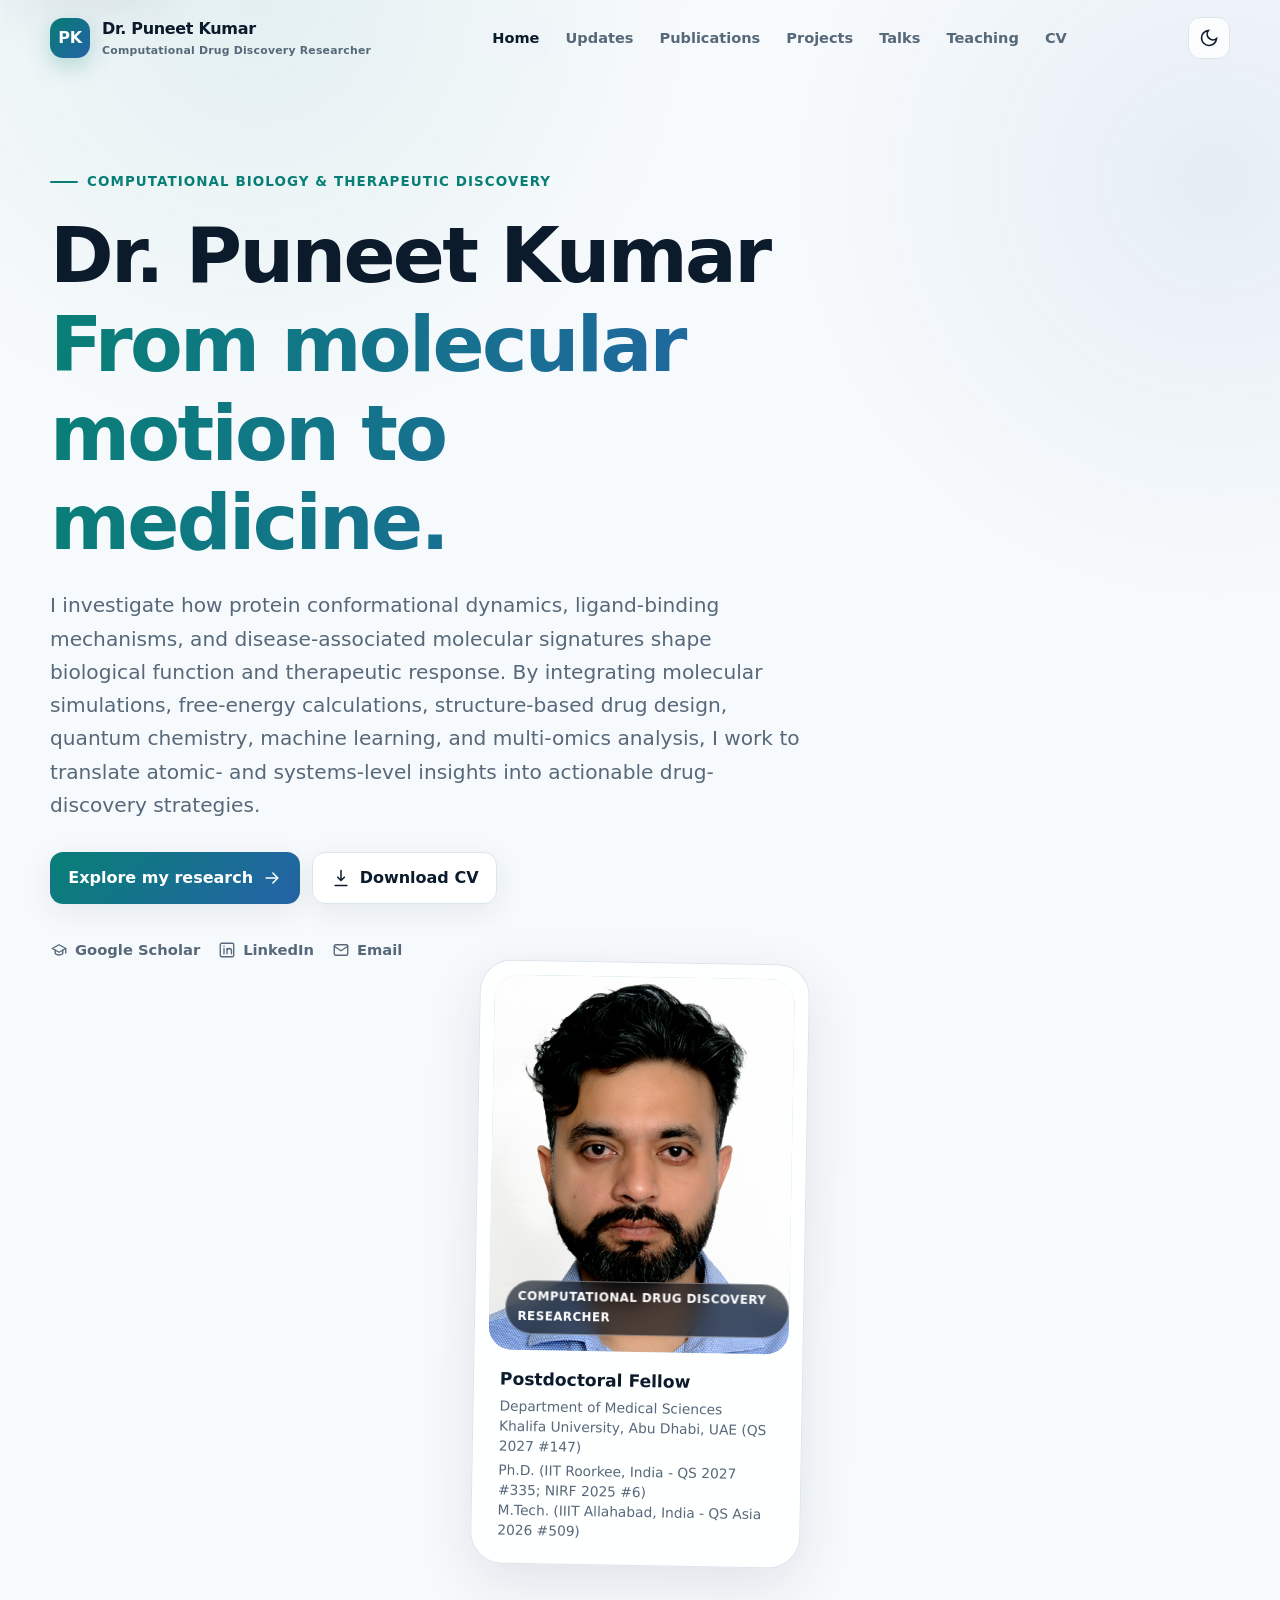
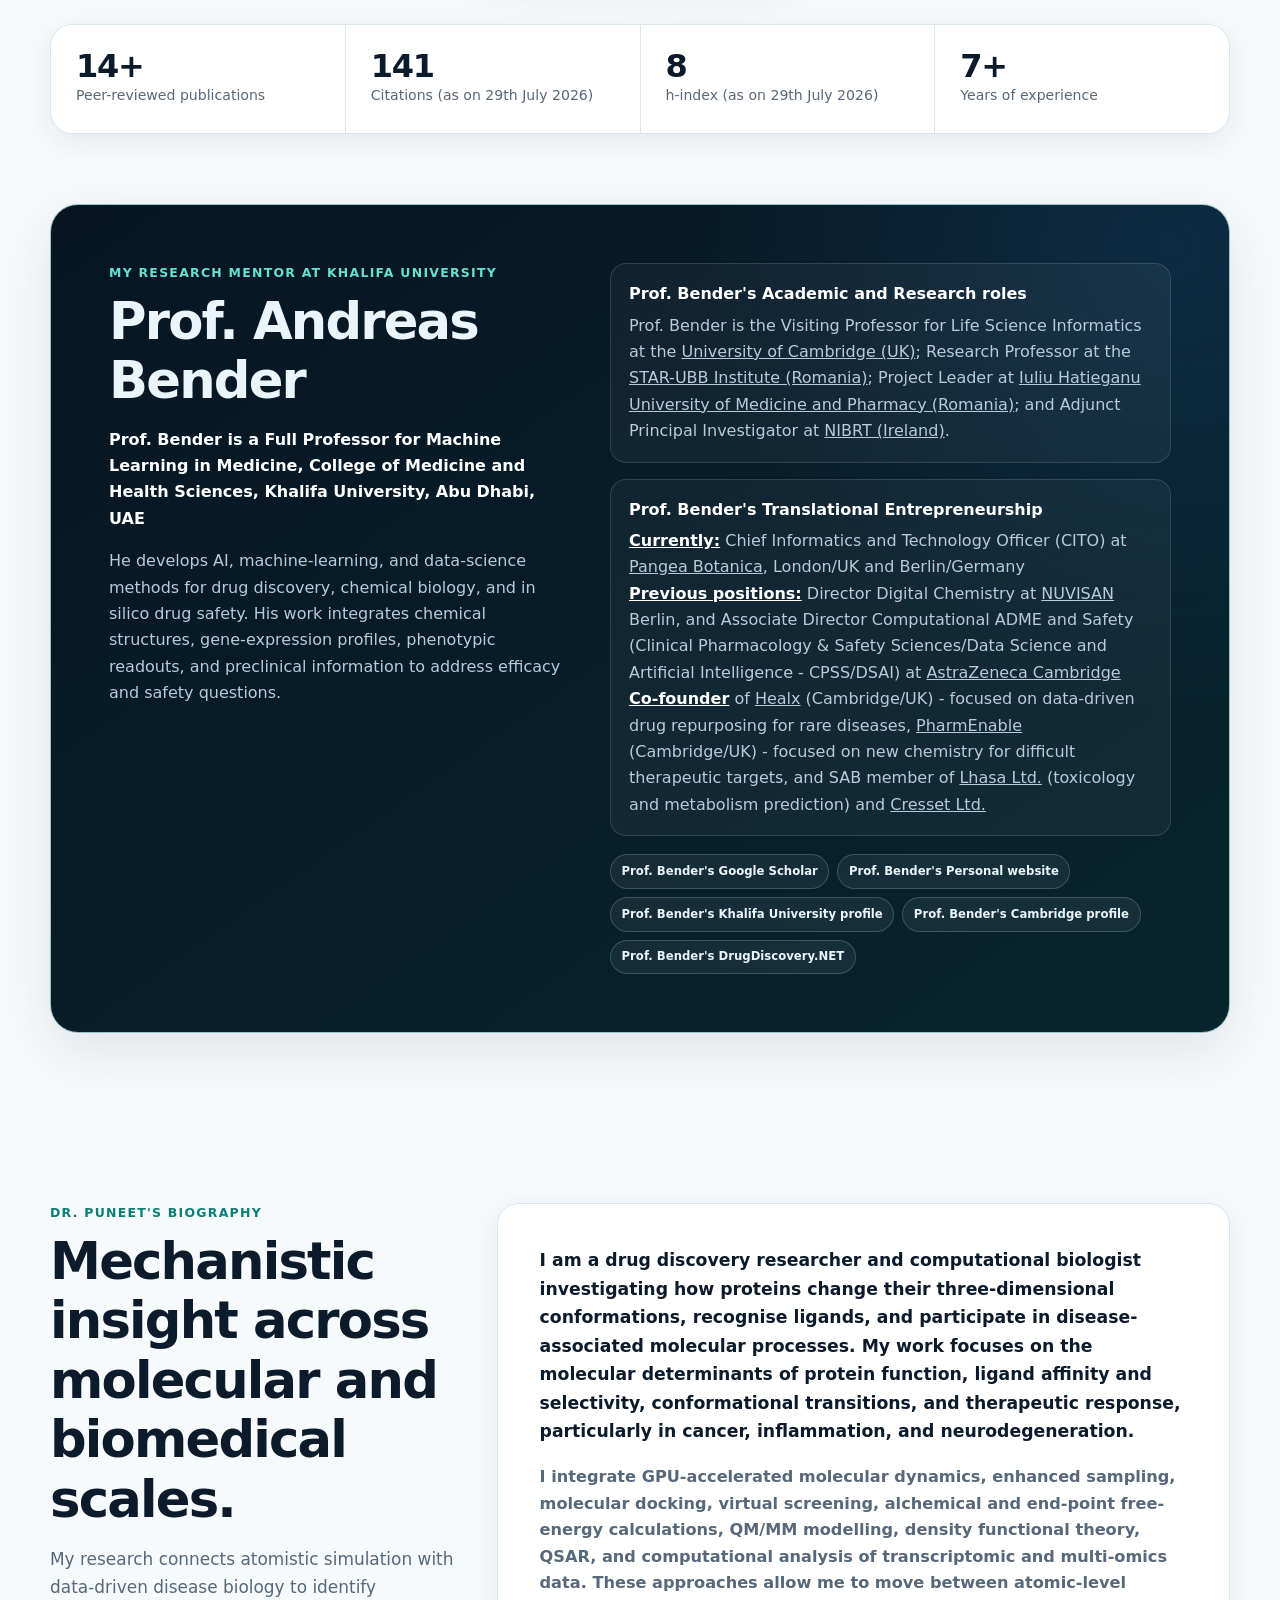
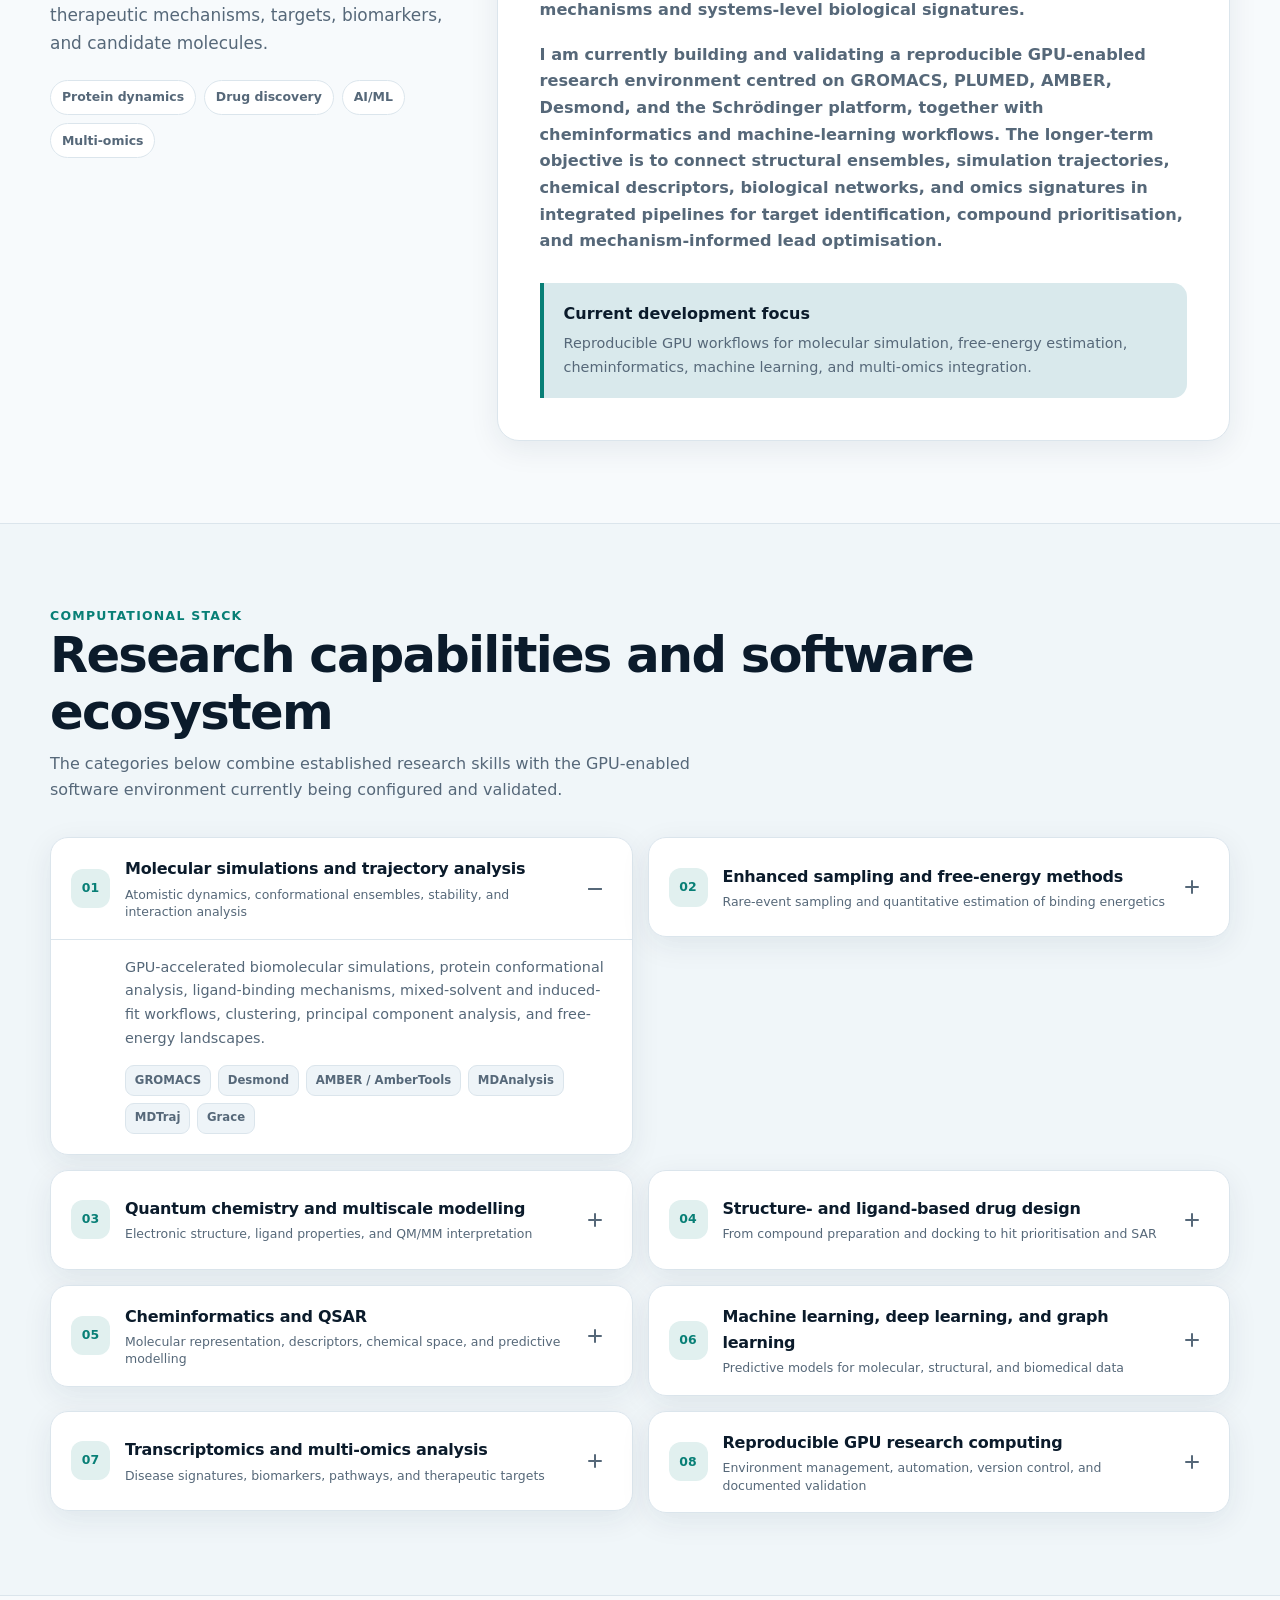
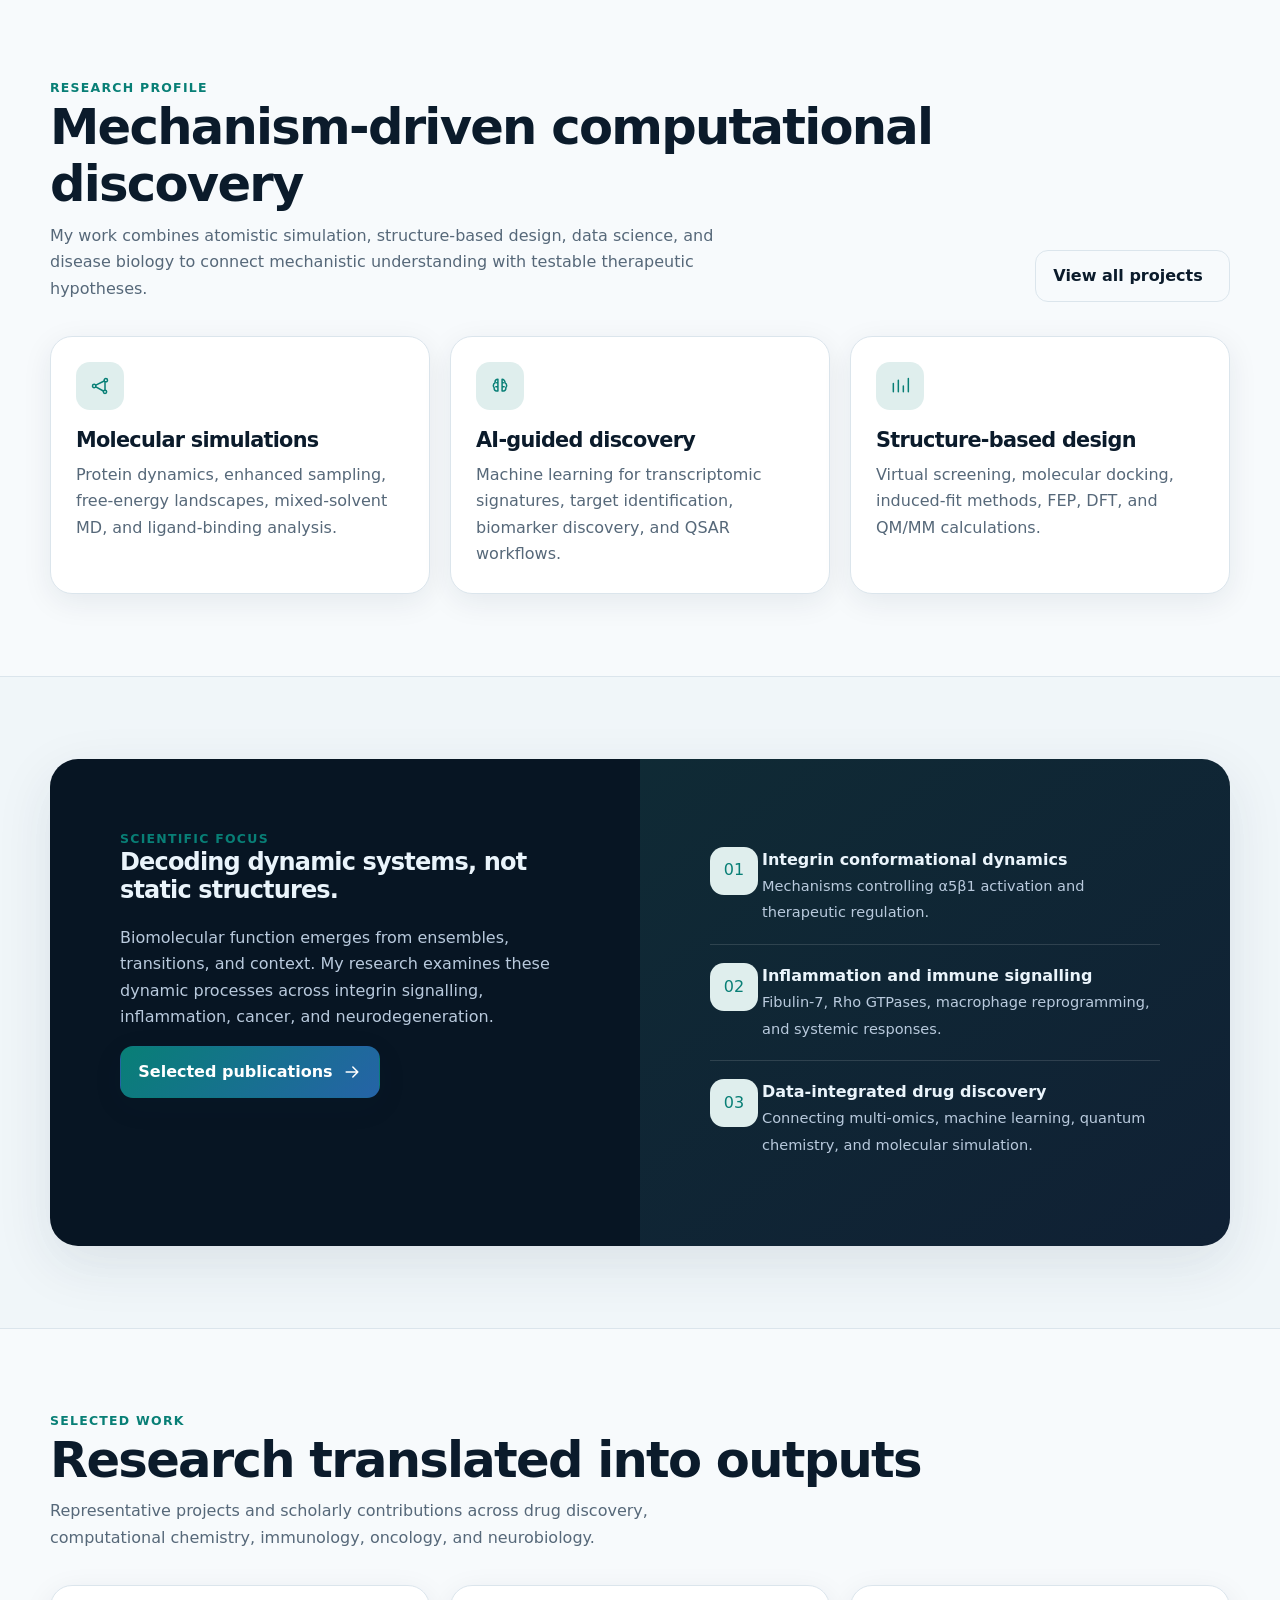
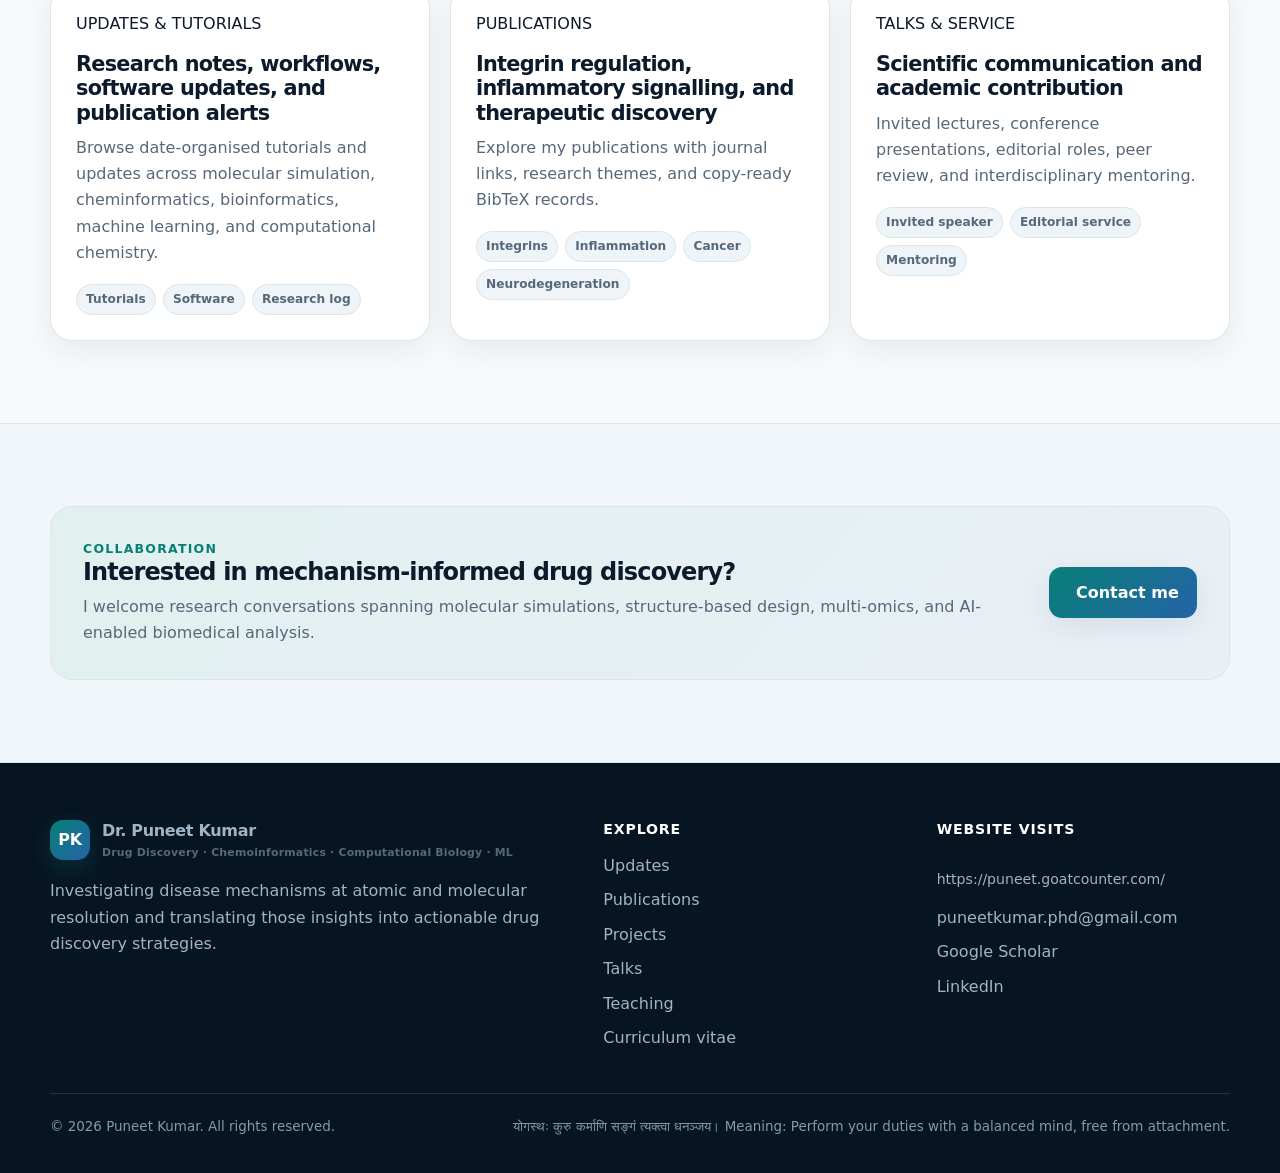
==== commit 0773ac81: "Update index.html" ====
--- a/index.html
+++ b/index.html
@@ -29,7 +29,7 @@
       <h1>Dr. Puneet Kumar<span>From molecular motion to medicine.</span></h1>
       <p class="lead">I investigate how protein conformational dynamics, ligand-binding mechanisms, and disease-associated molecular signatures shape biological function and therapeutic response. By integrating molecular simulations, free-energy calculations, structure-based drug design, quantum chemistry, machine learning, and multi-omics analysis, I work to translate atomic- and systems-level insights into actionable drug-discovery strategies.</p>
       <div class="hero-actions"><a class="btn primary" href="projects.html">Explore my research <svg aria-hidden="true" width="20" height="20" viewBox="0 0 24 24" fill="none" stroke="currentColor" stroke-width="1.8" stroke-linecap="round" stroke-linejoin="round"><path d="M5 12h14M13 6l6 6-6 6"/></svg></a><a class="btn" href="assets/docs/Puneet_Kumar_CV.pdf" target="_blank"><svg aria-hidden="true" width="20" height="20" viewBox="0 0 24 24" fill="none" stroke="currentColor" stroke-width="1.8" stroke-linecap="round" stroke-linejoin="round"><path d="M12 3v12m0 0 4-4m-4 4-4-4M5 21h14"/></svg> Download CV</a></div>
-      <div class="social-row"><a href="https://scholar.google.com/citations?hl=en&amp;user=aHLch4UAAAAJ" target="_blank" rel="noopener"><svg aria-hidden="true" width="18" height="18" viewBox="0 0 24 24" fill="none" stroke="currentColor" stroke-width="1.8" stroke-linecap="round" stroke-linejoin="round"><path d="m3 10 9-5 9 5-9 5-9-5Z"/><path d="M7 12v5c3 2 7 2 10 0v-5M21 10v6"/></svg> Google Scholar</a><a href="https://www.linkedin.com/in/puneet-kumar-b0312195/" target="_blank" rel="noopener"><svg aria-hidden="true" width="18" height="18" viewBox="0 0 24 24" fill="none" stroke="currentColor" stroke-width="1.8" stroke-linecap="round" stroke-linejoin="round"><rect x="3" y="3" width="18" height="18" rx="2"/><path d="M8 10v7M8 7v.01M12 17v-4a3 3 0 0 1 6 0v4M12 10v7"/></svg> LinkedIn</a><a data-github-link target="_blank" rel="noopener"><svg aria-hidden="true" width="18" height="18" viewBox="0 0 24 24" fill="none" stroke="currentColor" stroke-width="1.8" stroke-linecap="round" stroke-linejoin="round"><path d="M15 22v-4a4.8 4.8 0 0 0-1-3.5c3.3-.4 6.8-1.6 6.8-7A5.4 5.4 0 0 0 19.4 4 5 5 0 0 0 19.2.5S18 0 15 2a13.4 13.4 0 0 0-7 0C5-.1 3.8.5 3.8.5A5 5 0 0 0 3.6 4a5.4 5.4 0 0 0-1.4 3.7c0 5.4 3.5 6.6 6.8 7A4.8 4.8 0 0 0 8 18v4M8 19c-3 .9-3-1.5-4-2"/></svg> GitHub</a><a href="mailto:puneetkumar.phd@gmail.com"><svg aria-hidden="true" width="18" height="18" viewBox="0 0 24 24" fill="none" stroke="currentColor" stroke-width="1.8" stroke-linecap="round" stroke-linejoin="round"><rect x="3" y="5" width="18" height="14" rx="2"/><path d="m3 7 9 6 9-6"/></svg> Email</a></div><a href="https://orcid.org/0000-0002-3491-8624"><svg aria-hidden="true" width="18" height="18" viewBox="0 0 24 24" fill="none" stroke="currentColor" stroke-width="1.8" stroke-linecap="round" stroke-linejoin="round"><rect x="3" y="5" width="18" height="14" rx="2"/><path d="m3 7 9 6 9-6"/></svg> ORCID</a></div>
+      <div class="social-row"><a href="https://scholar.google.com/citations?hl=en&amp;user=aHLch4UAAAAJ" target="_blank" rel="noopener"><svg aria-hidden="true" width="18" height="18" viewBox="0 0 24 24" fill="none" stroke="currentColor" stroke-width="1.8" stroke-linecap="round" stroke-linejoin="round"><path d="m3 10 9-5 9 5-9 5-9-5Z"/><path d="M7 12v5c3 2 7 2 10 0v-5M21 10v6"/></svg> Google Scholar</a><a href="https://www.linkedin.com/in/puneet-kumar-b0312195/" target="_blank" rel="noopener"><svg aria-hidden="true" width="18" height="18" viewBox="0 0 24 24" fill="none" stroke="currentColor" stroke-width="1.8" stroke-linecap="round" stroke-linejoin="round"><rect x="3" y="3" width="18" height="18" rx="2"/><path d="M8 10v7M8 7v.01M12 17v-4a3 3 0 0 1 6 0v4M12 10v7"/></svg> LinkedIn</a><a data-github-link target="_blank" rel="noopener"><svg aria-hidden="true" width="18" height="18" viewBox="0 0 24 24" fill="none" stroke="currentColor" stroke-width="1.8" stroke-linecap="round" stroke-linejoin="round"><path d="M15 22v-4a4.8 4.8 0 0 0-1-3.5c3.3-.4 6.8-1.6 6.8-7A5.4 5.4 0 0 0 19.4 4 5 5 0 0 0 19.2.5S18 0 15 2a13.4 13.4 0 0 0-7 0C5-.1 3.8.5 3.8.5A5 5 0 0 0 3.6 4a5.4 5.4 0 0 0-1.4 3.7c0 5.4 3.5 6.6 6.8 7A4.8 4.8 0 0 0 8 18v4M8 19c-3 .9-3-1.5-4-2"/></svg> GitHub</a><a href="mailto:puneetkumar.phd@gmail.com"><svg aria-hidden="true" width="18" height="18" viewBox="0 0 24 24" fill="none" stroke="currentColor" stroke-width="1.8" stroke-linecap="round" stroke-linejoin="round"><rect x="3" y="5" width="18" height="14" rx="2"/><path d="m3 7 9 6 9-6"/></svg> Email</a></div></div>
     </div>
     <div class="hero-portrait reveal">
       <div class="portrait-card portrait-card-compact">
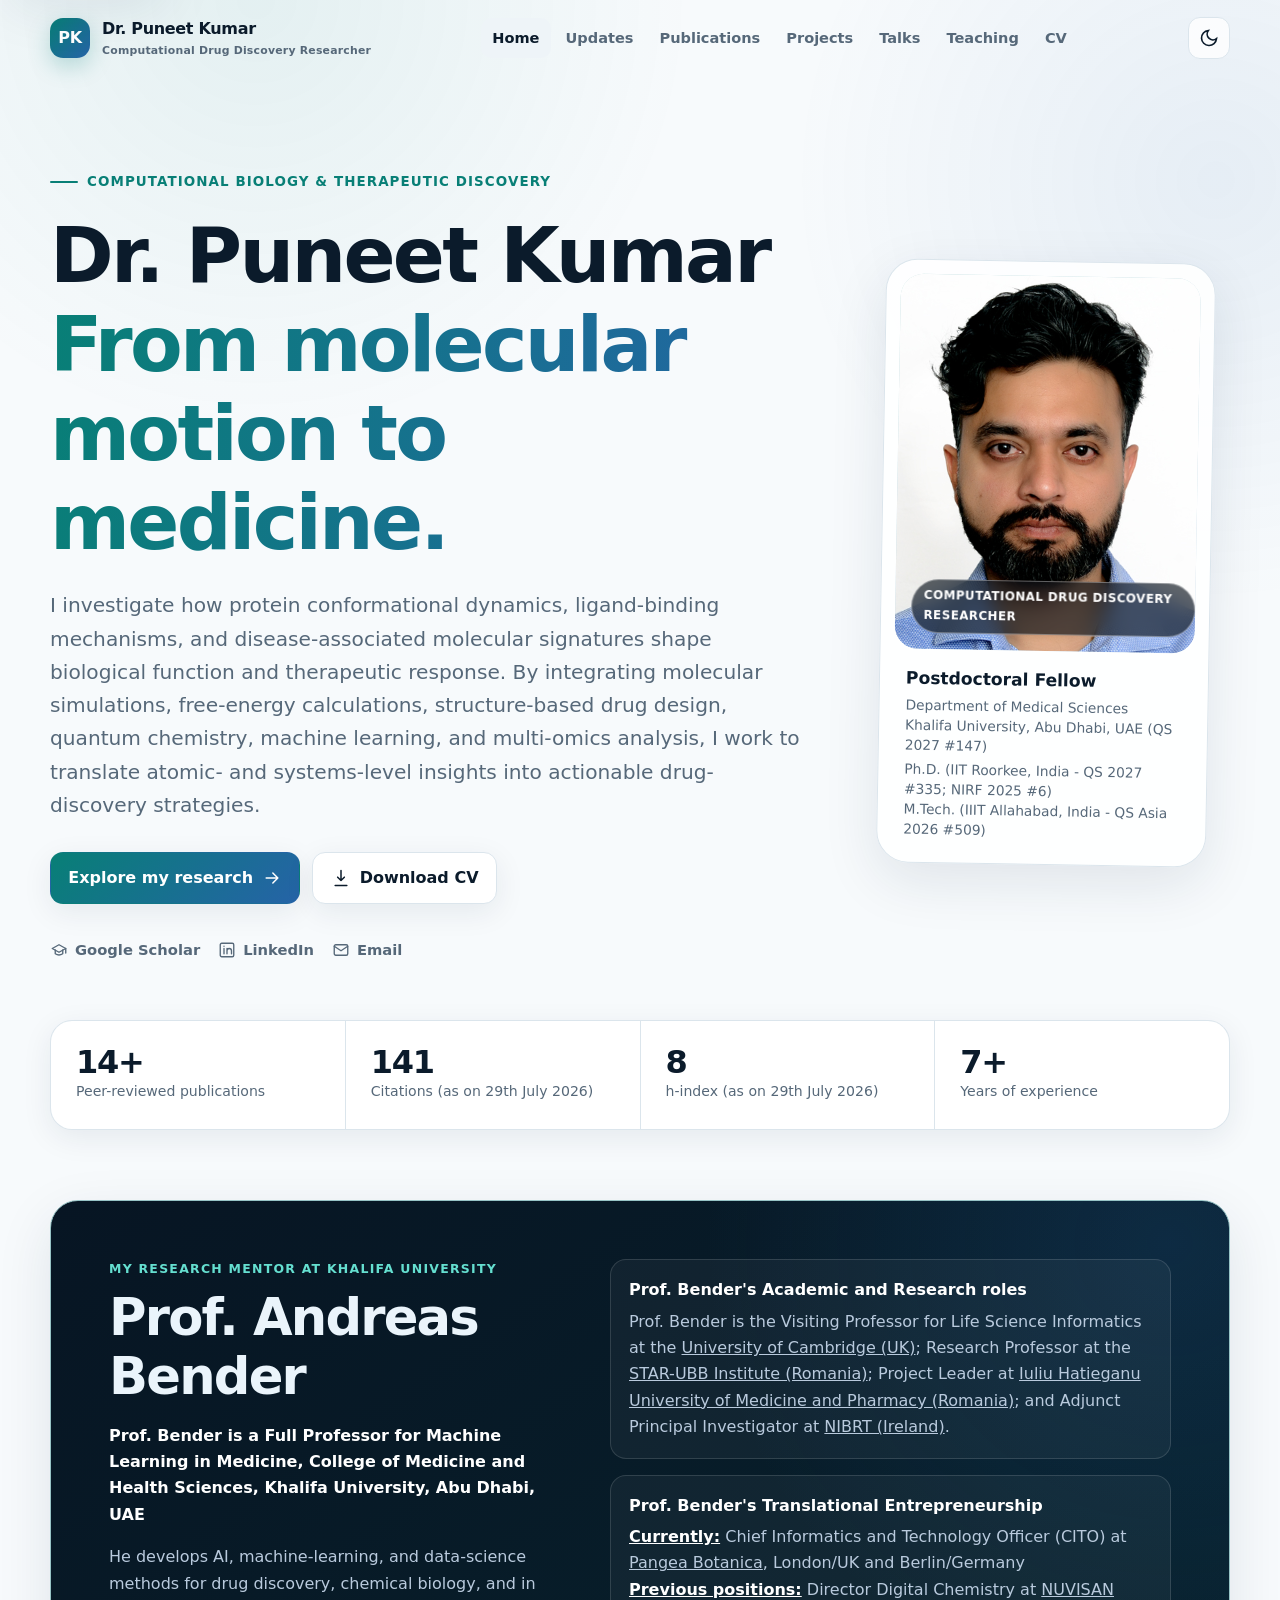
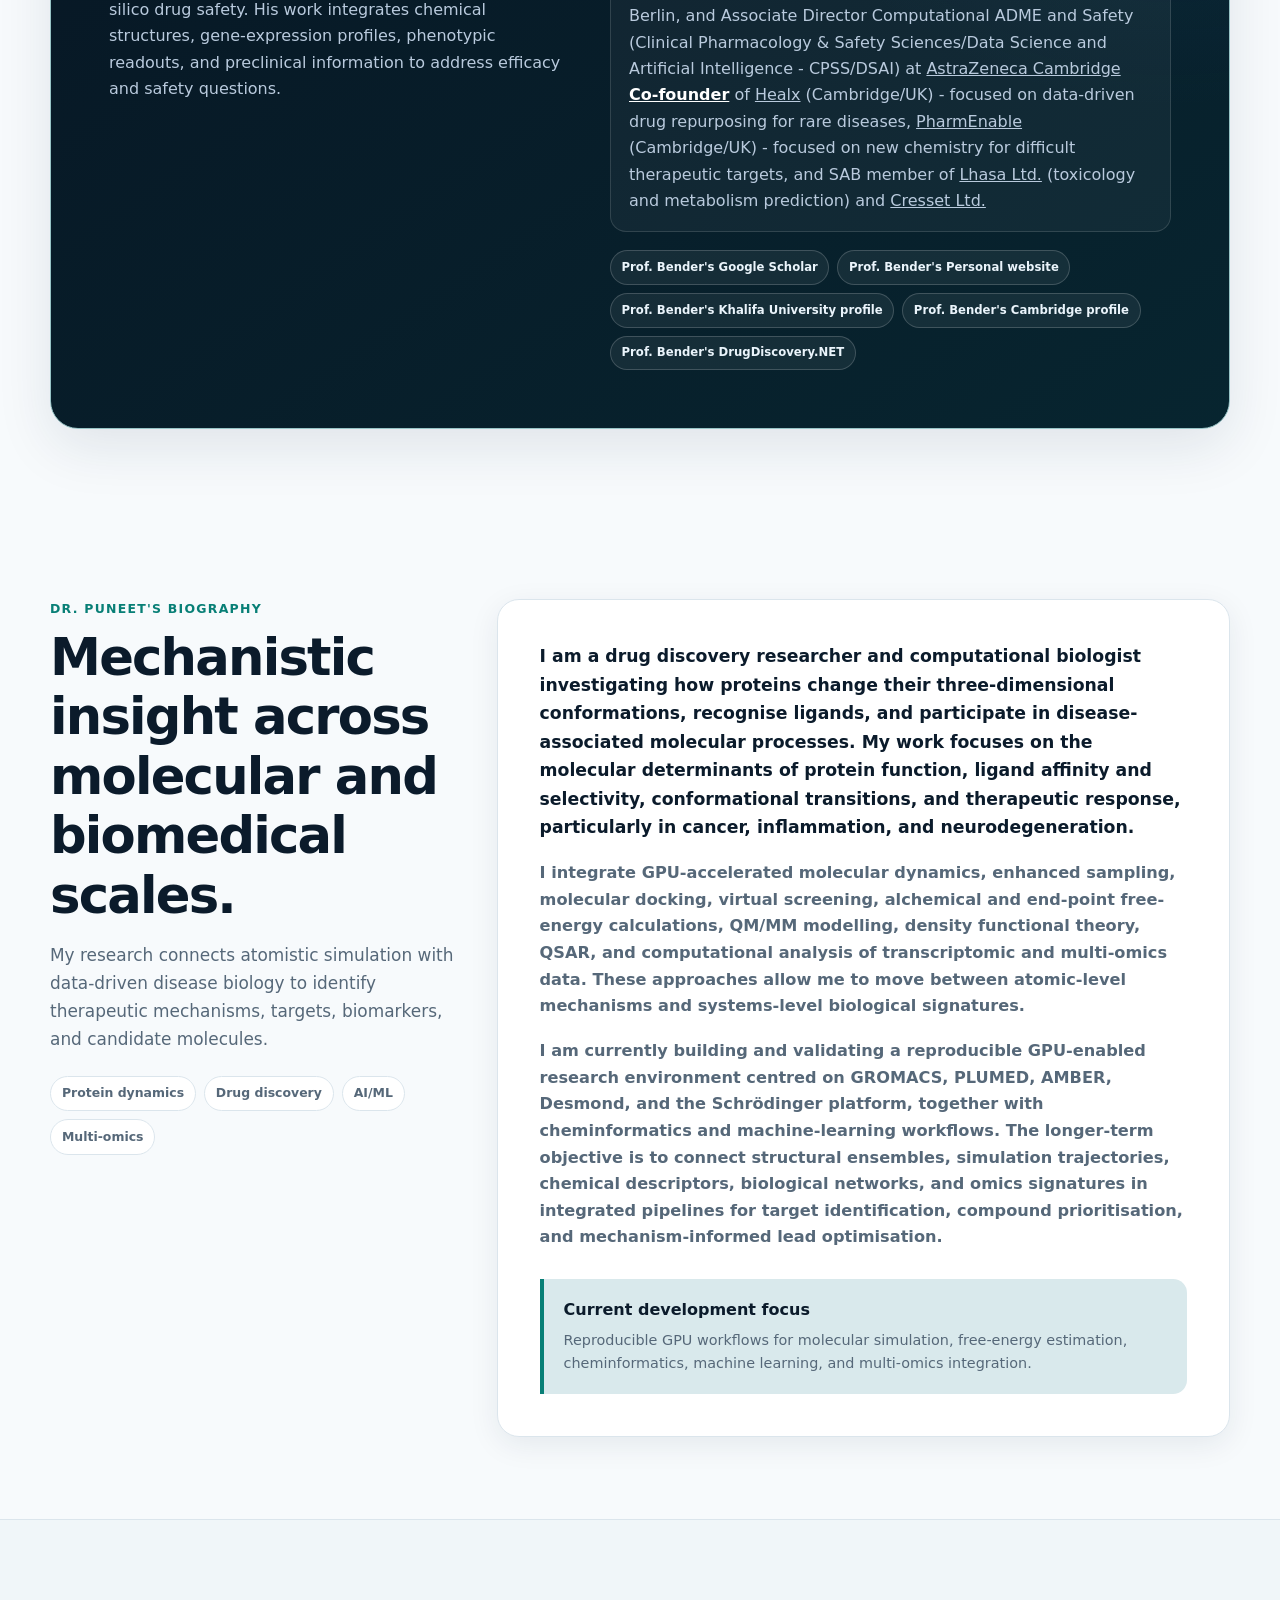
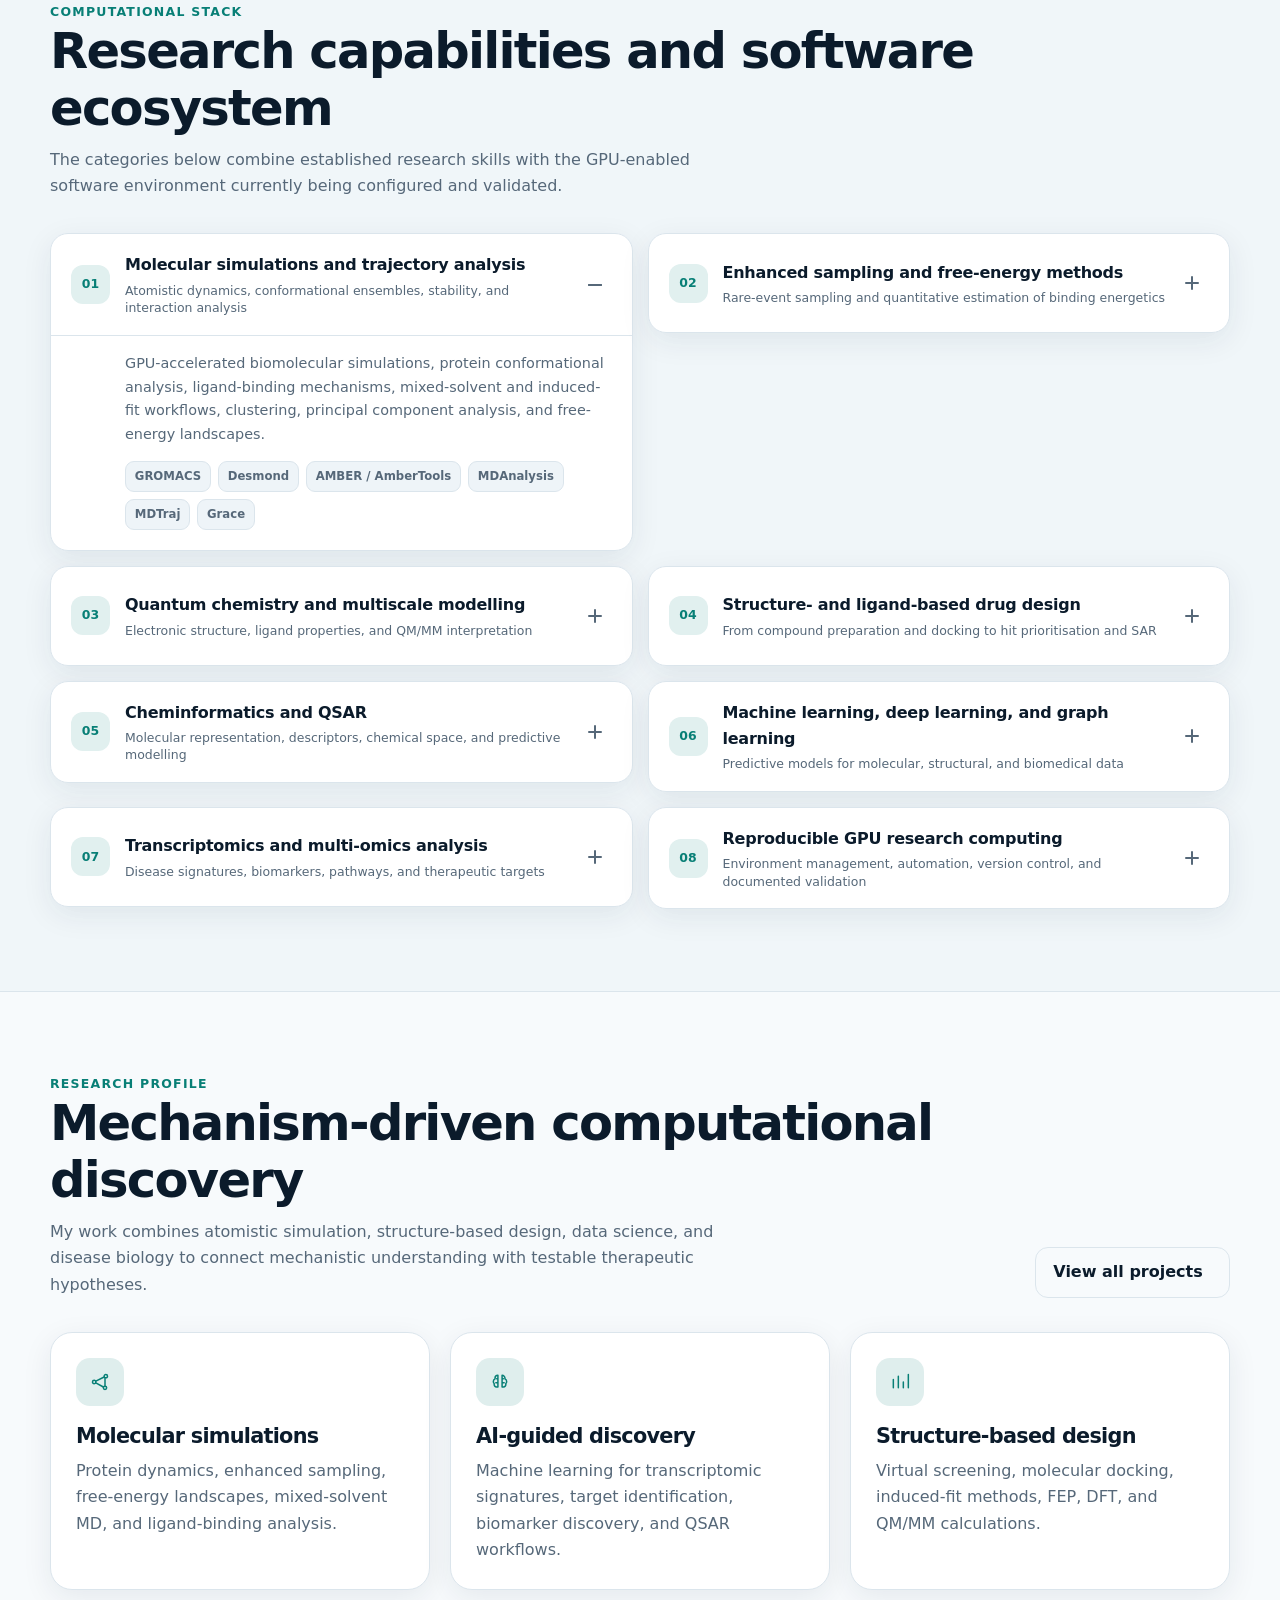
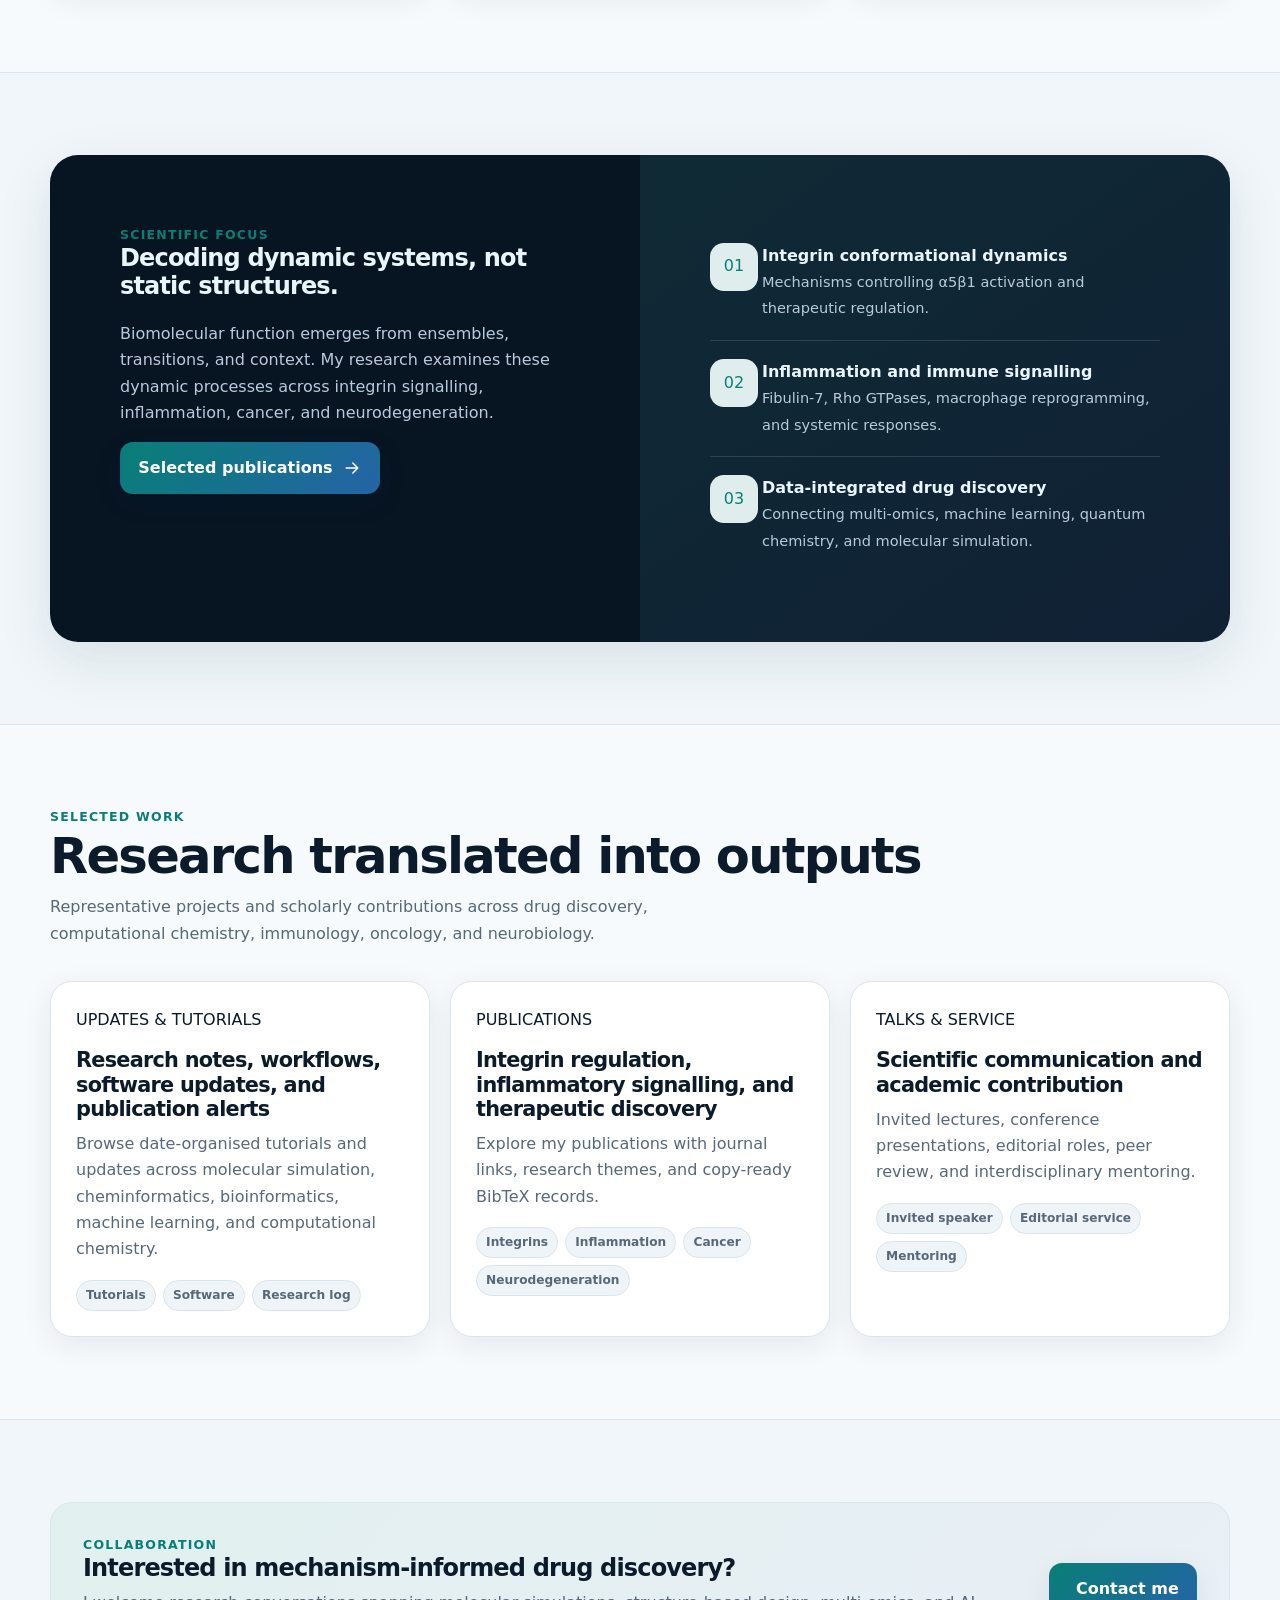
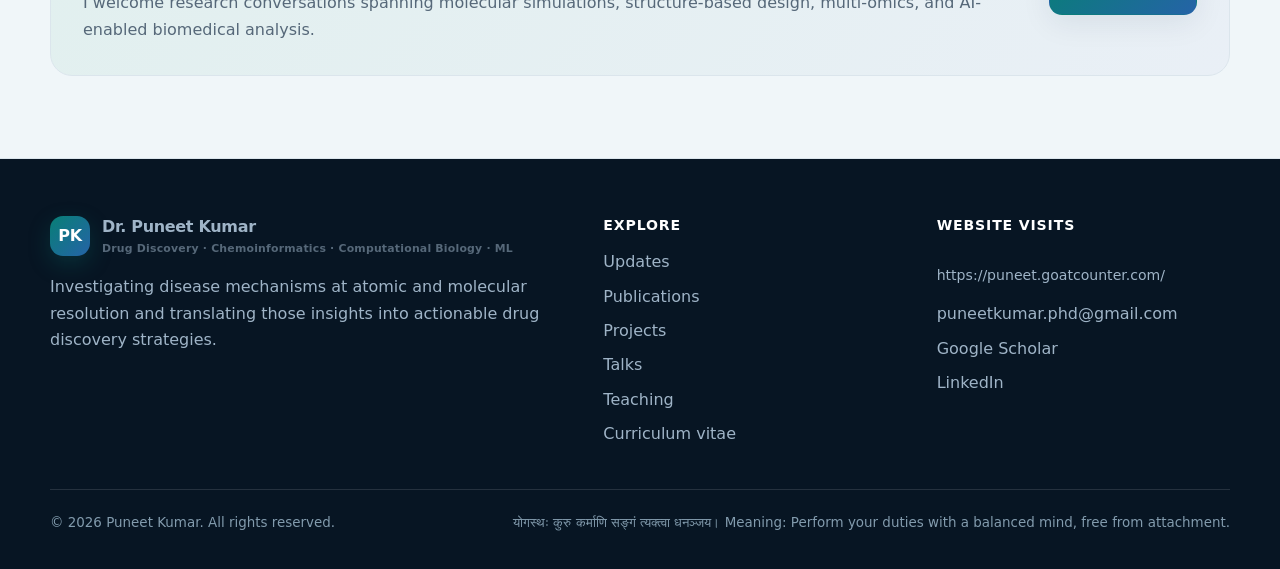
==== commit 6acb1726: "Update index.html" ====
--- a/index.html
+++ b/index.html
@@ -29,7 +29,7 @@
       <h1>Dr. Puneet Kumar<span>From molecular motion to medicine.</span></h1>
       <p class="lead">I investigate how protein conformational dynamics, ligand-binding mechanisms, and disease-associated molecular signatures shape biological function and therapeutic response. By integrating molecular simulations, free-energy calculations, structure-based drug design, quantum chemistry, machine learning, and multi-omics analysis, I work to translate atomic- and systems-level insights into actionable drug-discovery strategies.</p>
       <div class="hero-actions"><a class="btn primary" href="projects.html">Explore my research <svg aria-hidden="true" width="20" height="20" viewBox="0 0 24 24" fill="none" stroke="currentColor" stroke-width="1.8" stroke-linecap="round" stroke-linejoin="round"><path d="M5 12h14M13 6l6 6-6 6"/></svg></a><a class="btn" href="assets/docs/Puneet_Kumar_CV.pdf" target="_blank"><svg aria-hidden="true" width="20" height="20" viewBox="0 0 24 24" fill="none" stroke="currentColor" stroke-width="1.8" stroke-linecap="round" stroke-linejoin="round"><path d="M12 3v12m0 0 4-4m-4 4-4-4M5 21h14"/></svg> Download CV</a></div>
-      <div class="social-row"><a href="https://scholar.google.com/citations?hl=en&amp;user=aHLch4UAAAAJ" target="_blank" rel="noopener"><svg aria-hidden="true" width="18" height="18" viewBox="0 0 24 24" fill="none" stroke="currentColor" stroke-width="1.8" stroke-linecap="round" stroke-linejoin="round"><path d="m3 10 9-5 9 5-9 5-9-5Z"/><path d="M7 12v5c3 2 7 2 10 0v-5M21 10v6"/></svg> Google Scholar</a><a href="https://www.linkedin.com/in/puneet-kumar-b0312195/" target="_blank" rel="noopener"><svg aria-hidden="true" width="18" height="18" viewBox="0 0 24 24" fill="none" stroke="currentColor" stroke-width="1.8" stroke-linecap="round" stroke-linejoin="round"><rect x="3" y="3" width="18" height="18" rx="2"/><path d="M8 10v7M8 7v.01M12 17v-4a3 3 0 0 1 6 0v4M12 10v7"/></svg> LinkedIn</a><a data-github-link target="_blank" rel="noopener"><svg aria-hidden="true" width="18" height="18" viewBox="0 0 24 24" fill="none" stroke="currentColor" stroke-width="1.8" stroke-linecap="round" stroke-linejoin="round"><path d="M15 22v-4a4.8 4.8 0 0 0-1-3.5c3.3-.4 6.8-1.6 6.8-7A5.4 5.4 0 0 0 19.4 4 5 5 0 0 0 19.2.5S18 0 15 2a13.4 13.4 0 0 0-7 0C5-.1 3.8.5 3.8.5A5 5 0 0 0 3.6 4a5.4 5.4 0 0 0-1.4 3.7c0 5.4 3.5 6.6 6.8 7A4.8 4.8 0 0 0 8 18v4M8 19c-3 .9-3-1.5-4-2"/></svg> GitHub</a><a href="mailto:puneetkumar.phd@gmail.com"><svg aria-hidden="true" width="18" height="18" viewBox="0 0 24 24" fill="none" stroke="currentColor" stroke-width="1.8" stroke-linecap="round" stroke-linejoin="round"><rect x="3" y="5" width="18" height="14" rx="2"/><path d="m3 7 9 6 9-6"/></svg> Email</a></div></div>
+      <div class="social-row"><a href="https://scholar.google.com/citations?hl=en&amp;user=aHLch4UAAAAJ" target="_blank" rel="noopener"><svg aria-hidden="true" width="18" height="18" viewBox="0 0 24 24" fill="none" stroke="currentColor" stroke-width="1.8" stroke-linecap="round" stroke-linejoin="round"><path d="m3 10 9-5 9 5-9 5-9-5Z"/><path d="M7 12v5c3 2 7 2 10 0v-5M21 10v6"/></svg> Google Scholar</a><a href="https://www.linkedin.com/in/puneet-kumar-b0312195/" target="_blank" rel="noopener"><svg aria-hidden="true" width="18" height="18" viewBox="0 0 24 24" fill="none" stroke="currentColor" stroke-width="1.8" stroke-linecap="round" stroke-linejoin="round"><rect x="3" y="3" width="18" height="18" rx="2"/><path d="M8 10v7M8 7v.01M12 17v-4a3 3 0 0 1 6 0v4M12 10v7"/></svg> LinkedIn</a><a data-github-link target="_blank" rel="noopener"><svg aria-hidden="true" width="18" height="18" viewBox="0 0 24 24" fill="none" stroke="currentColor" stroke-width="1.8" stroke-linecap="round" stroke-linejoin="round"><path d="M15 22v-4a4.8 4.8 0 0 0-1-3.5c3.3-.4 6.8-1.6 6.8-7A5.4 5.4 0 0 0 19.4 4 5 5 0 0 0 19.2.5S18 0 15 2a13.4 13.4 0 0 0-7 0C5-.1 3.8.5 3.8.5A5 5 0 0 0 3.6 4a5.4 5.4 0 0 0-1.4 3.7c0 5.4 3.5 6.6 6.8 7A4.8 4.8 0 0 0 8 18v4M8 19c-3 .9-3-1.5-4-2"/></svg> GitHub</a><a href="mailto:puneetkumar.phd@gmail.com"><svg aria-hidden="true" width="18" height="18" viewBox="0 0 24 24" fill="none" stroke="currentColor" stroke-width="1.8" stroke-linecap="round" stroke-linejoin="round"><rect x="3" y="5" width="18" height="14" rx="2"/><path d="m3 7 9 6 9-6"/></svg> Email</a></div>
     </div>
     <div class="hero-portrait reveal">
       <div class="portrait-card portrait-card-compact">
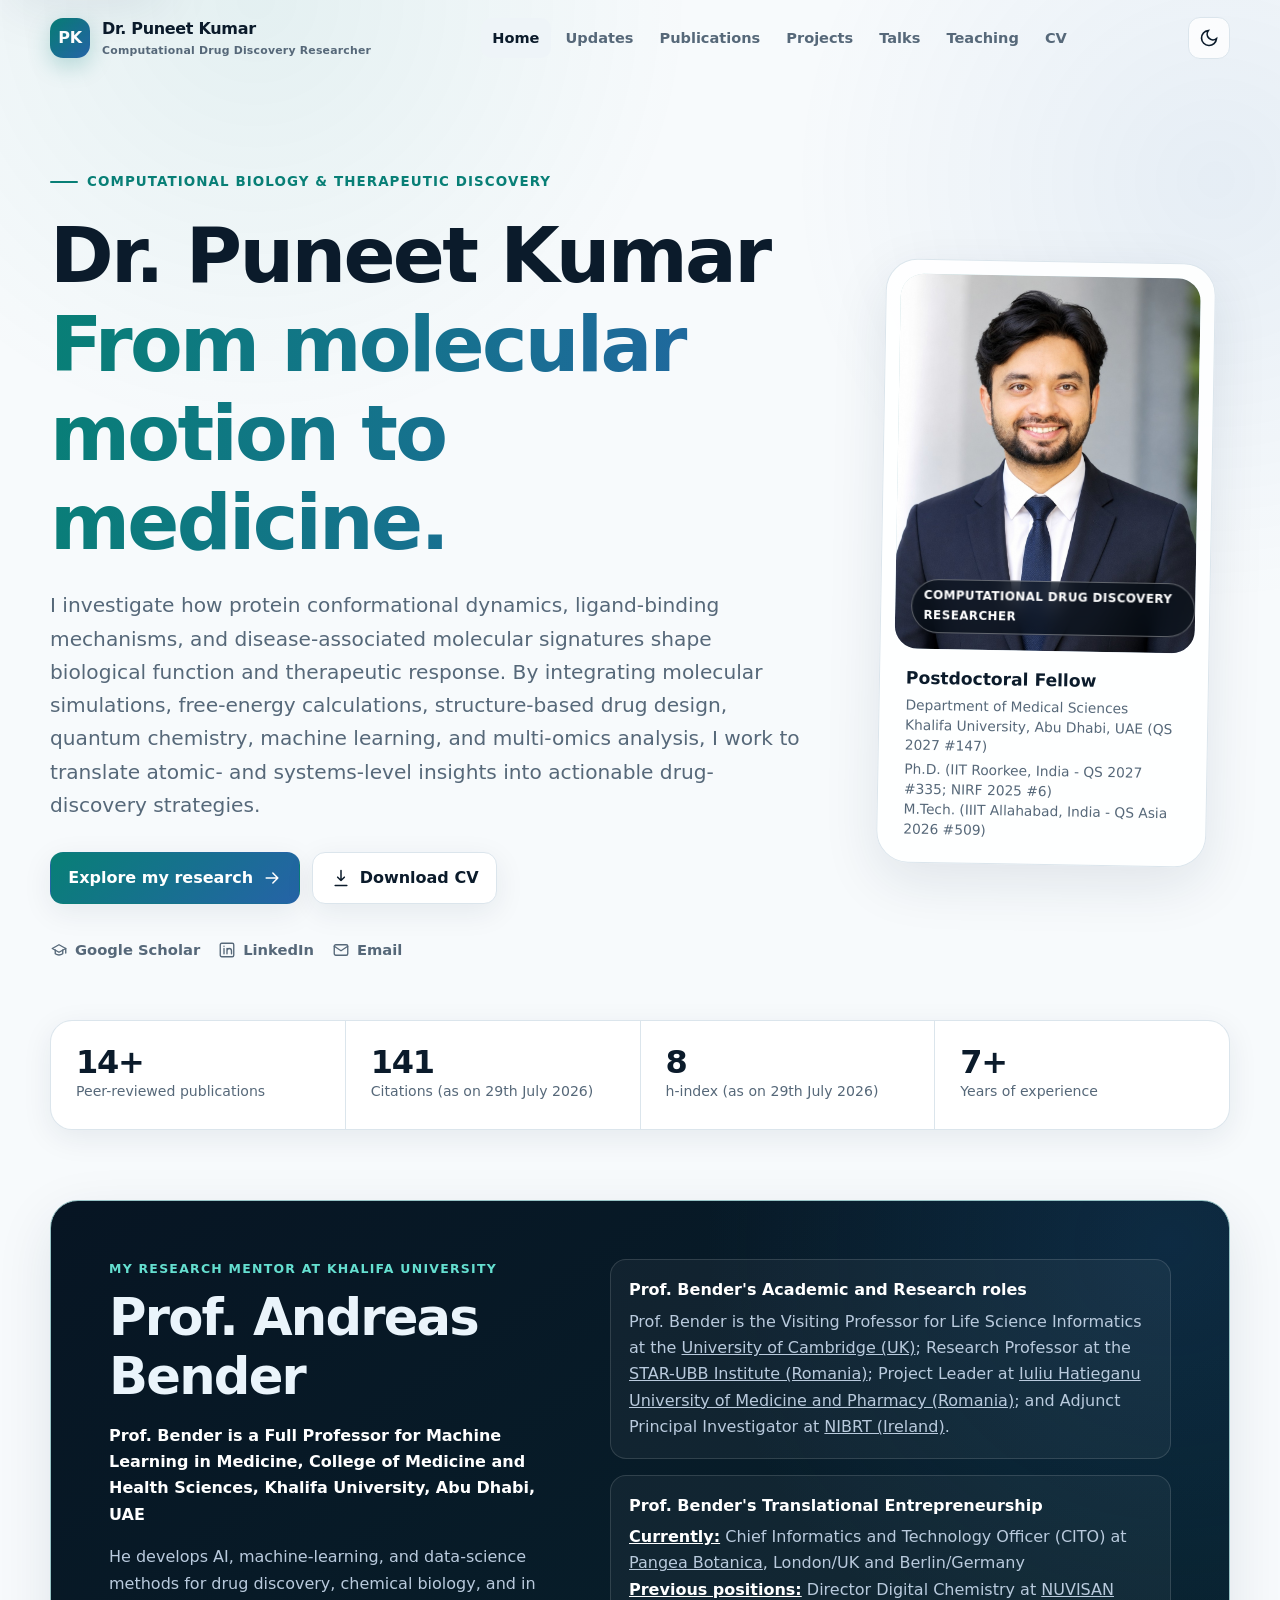
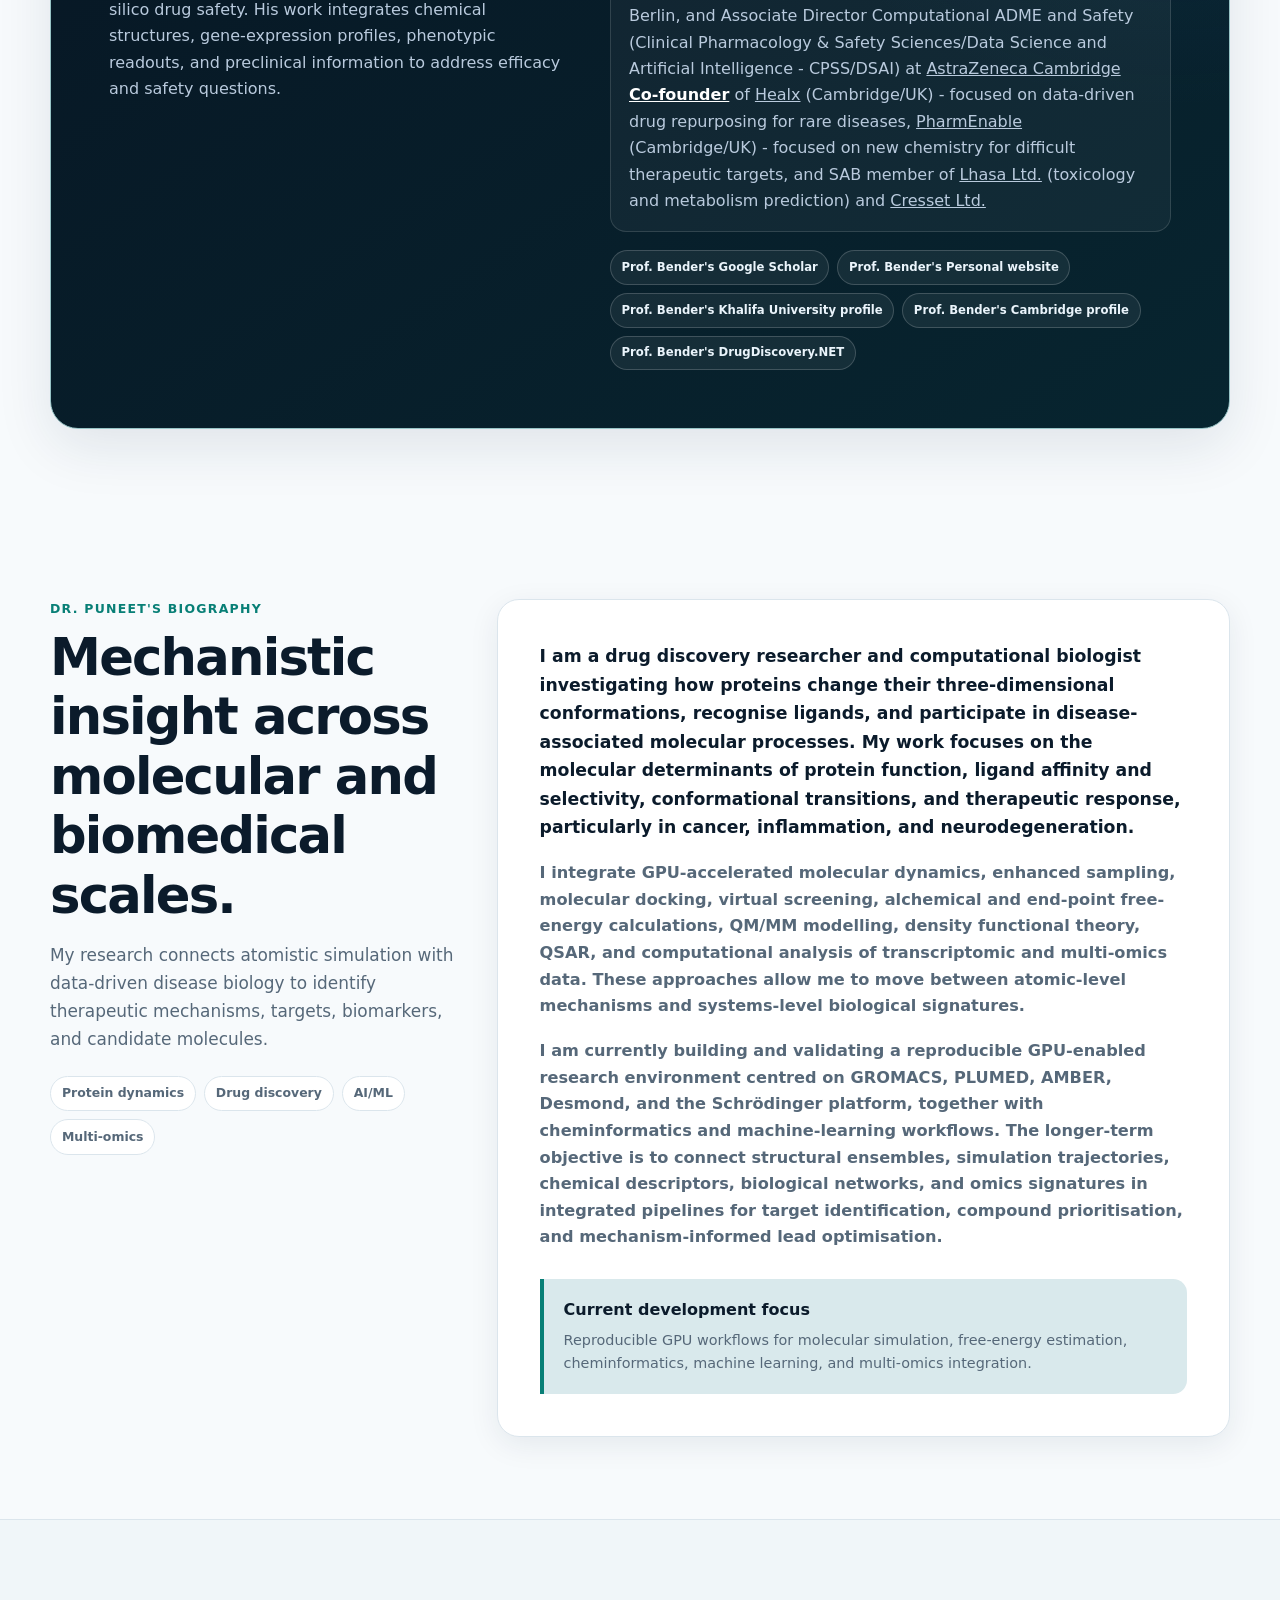
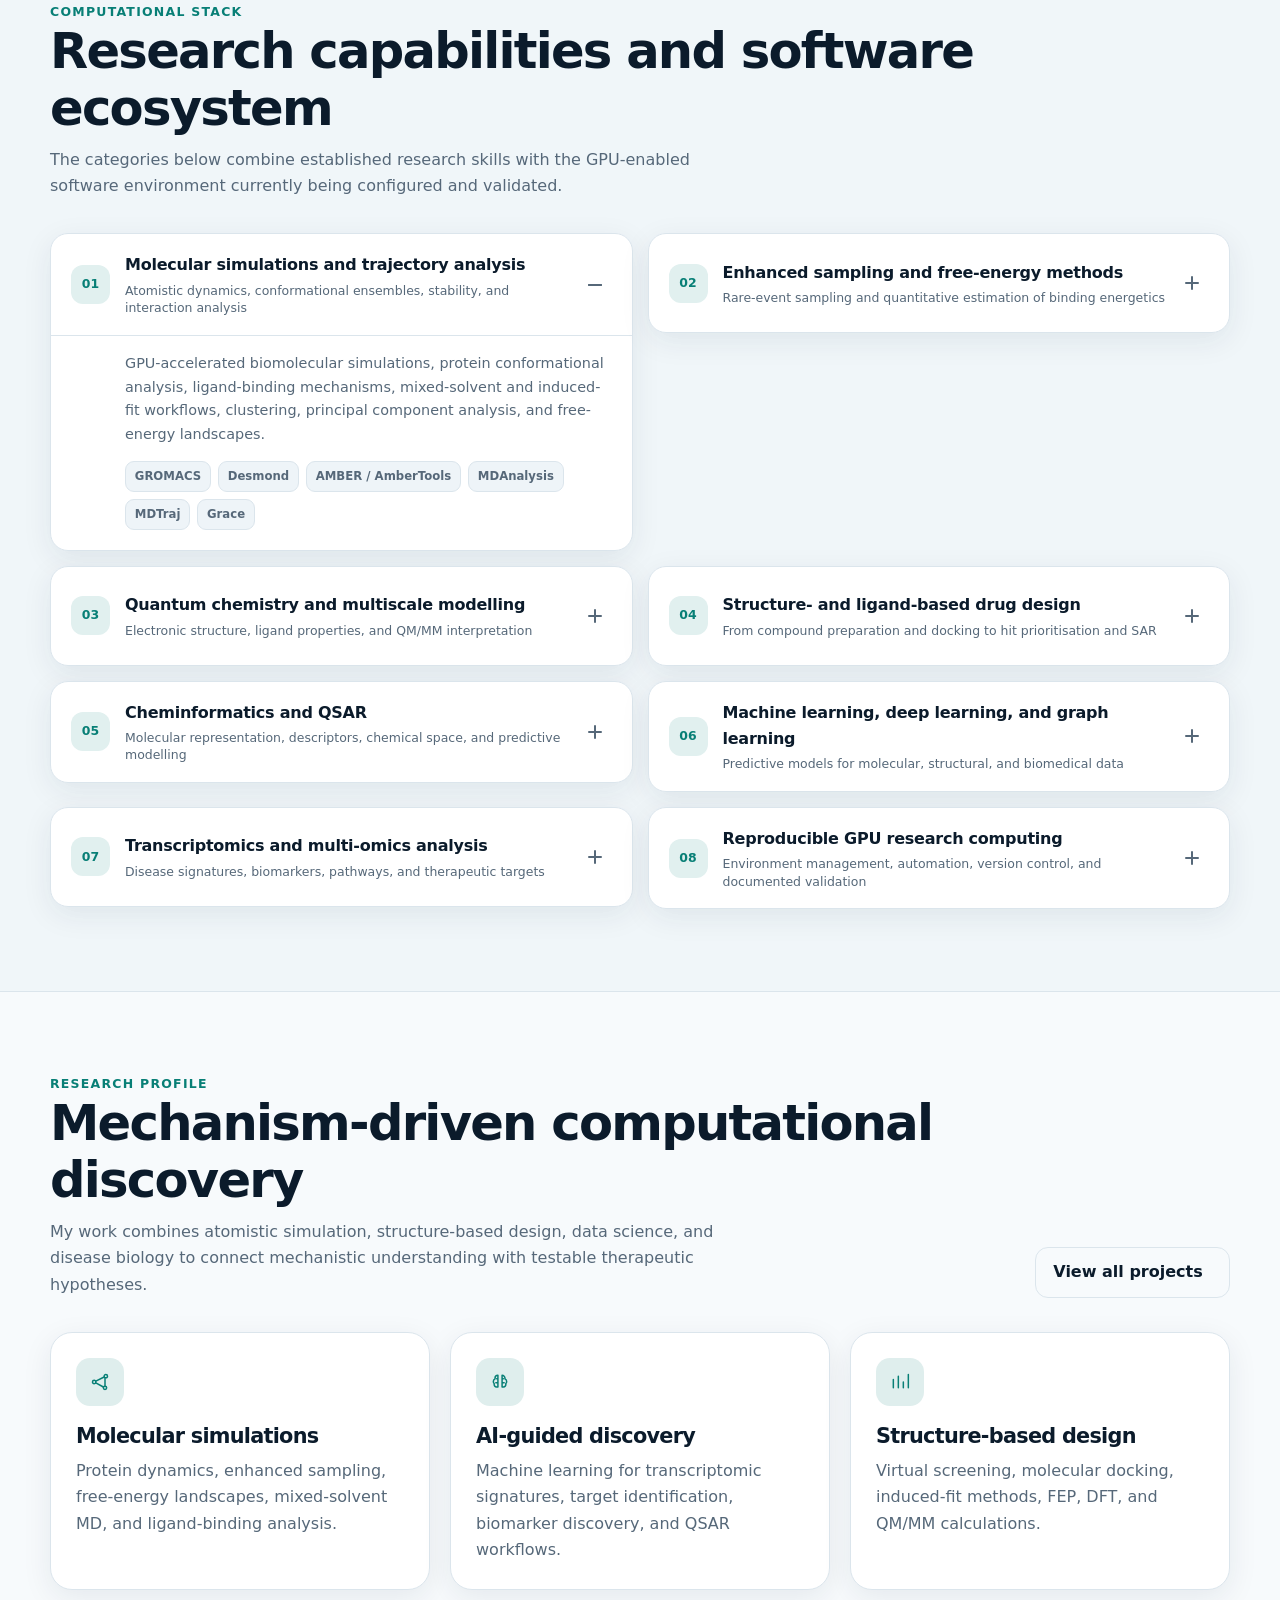
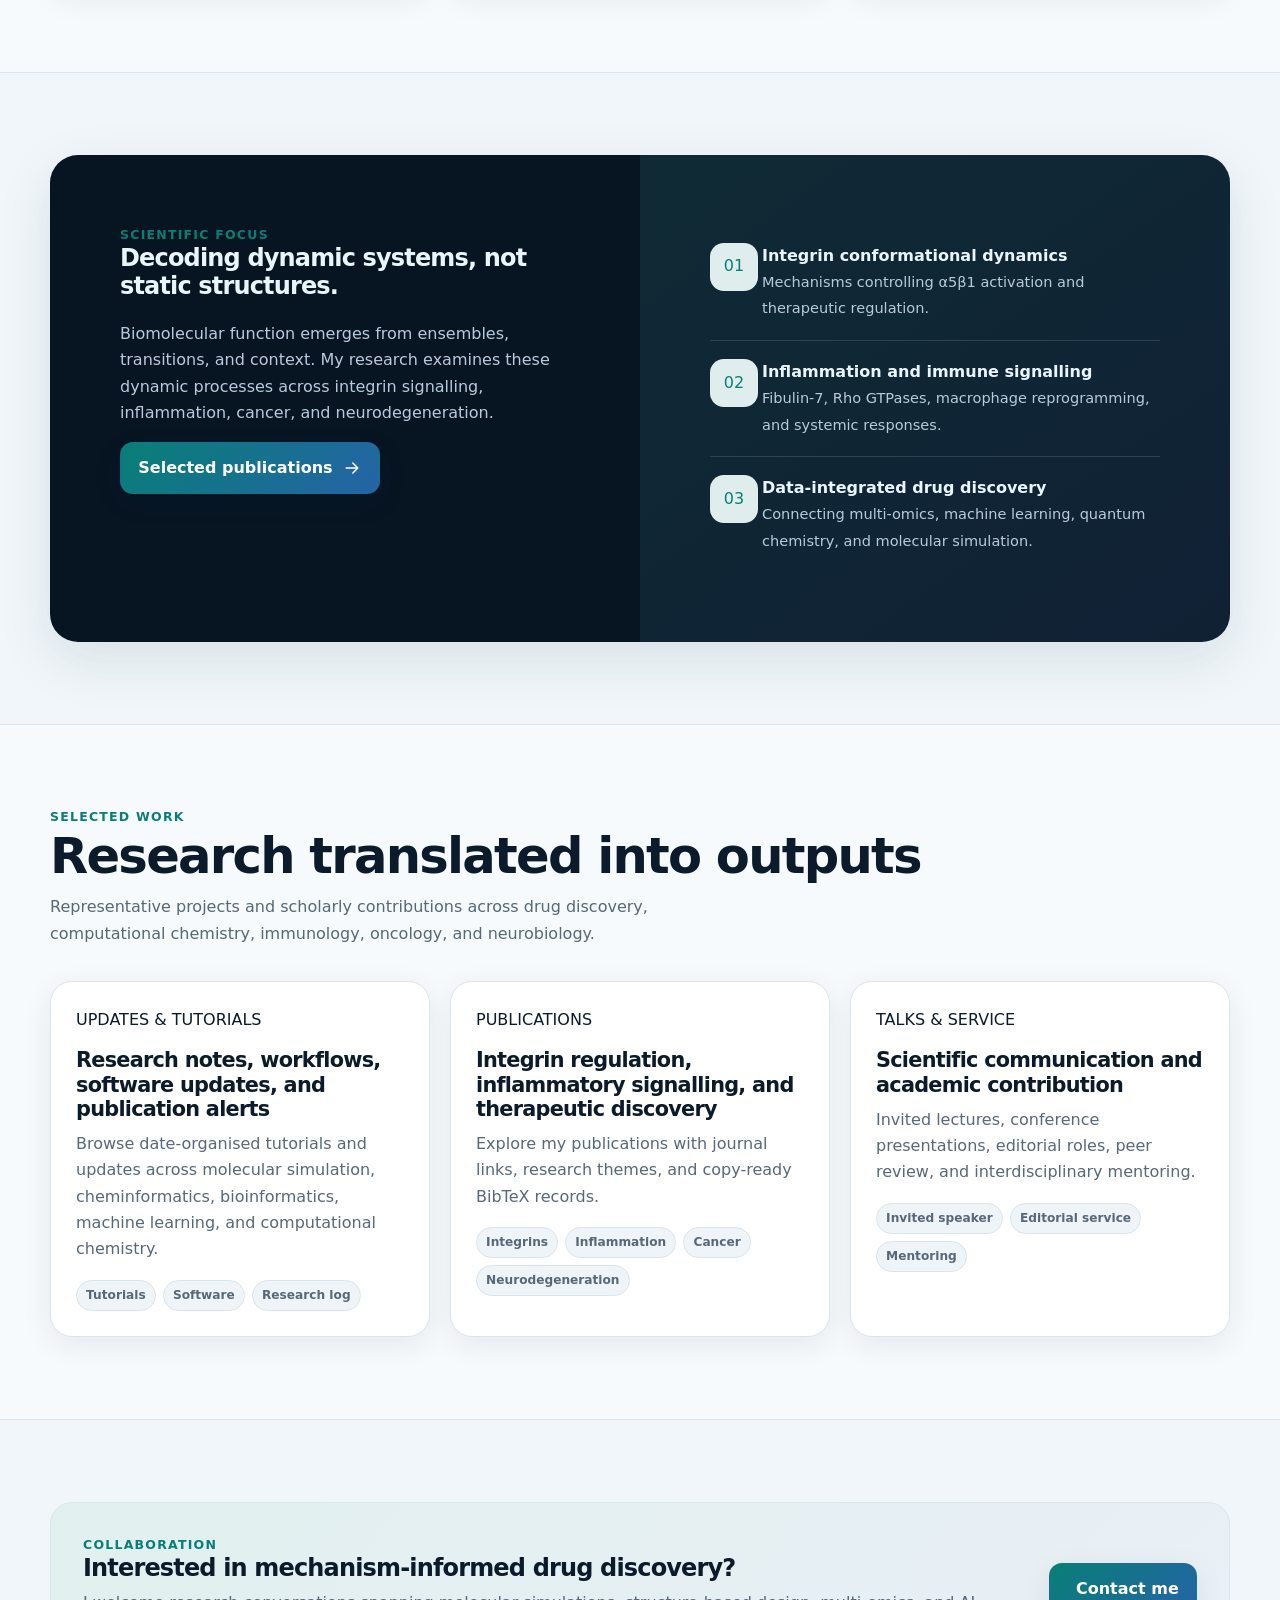
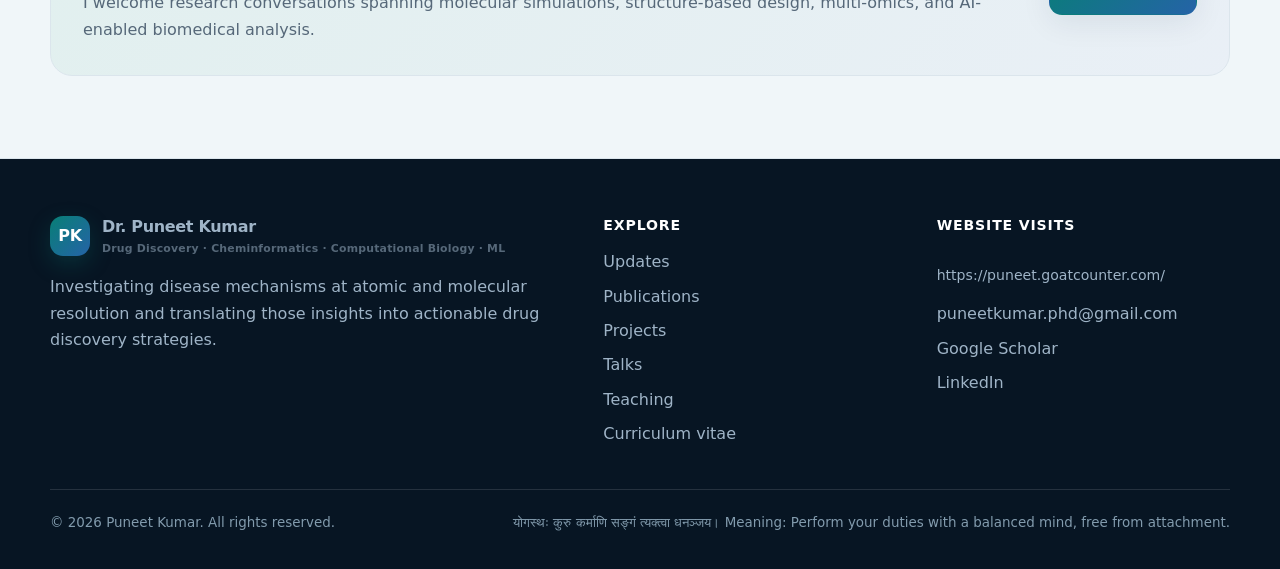
==== commit b1c2621a: "Update index.html" ====
--- a/index.html
+++ b/index.html
@@ -2,7 +2,7 @@
 <html lang="en">
 <head>
   <meta charset="utf-8"><meta name="viewport" content="width=device-width,initial-scale=1">
-  <title>Dr. Puneet Kumar | Computational Biologist &amp; Drug Discovery Scientist</title>
+  <title>Dr. Puneet Kumar | Computational Biologist &amp; Drug Discovery Researcher</title>
   <meta name="description" content="Personal academic website of Dr. Puneet Kumar, featuring GPU-accelerated molecular simulation, free-energy calculations, computational drug discovery, machine learning, multi-omics, publications, projects, talks, teaching, and CV.">
   <meta name="author" content="Dr. Puneet Kumar"><meta name="theme-color" content="#071523">
   <meta property="og:type" content="website"><meta property="og:title" content="Dr. Puneet Kumar | Computational Biologist &amp; Drug Discovery Scientist"><meta property="og:description" content="Personal academic website of Dr. Puneet Kumar, featuring GPU-accelerated molecular simulation, free-energy calculations, computational drug discovery, machine learning, multi-omics, publications, projects, talks, teaching, and CV."><meta property="og:image" content="assets/img/social-preview.png">
@@ -151,7 +151,7 @@
 <footer class="footer">
   <div class="container">
     <div class="footer-grid">
-      <div><a class="brand" href="index.html"><span class="brand-mark">PK</span><span>Dr. Puneet Kumar<small>Drug Discovery · Chemoinformatics · Computational Biology · ML</small></span></a><p>Investigating disease mechanisms at atomic and molecular resolution and translating those insights into actionable drug discovery strategies.</p></div>
+      <div><a class="brand" href="index.html"><span class="brand-mark">PK</span><span>Dr. Puneet Kumar<small>Drug Discovery · Cheminformatics · Computational Biology · ML</small></span></a><p>Investigating disease mechanisms at atomic and molecular resolution and translating those insights into actionable drug discovery strategies.</p></div>
       <div><div class="footer-title">Explore</div><div class="footer-links"><a href="updates.html">Updates</a><a href="publications.html">Publications</a><a href="projects.html">Projects</a><a href="talks.html">Talks</a><a href="teaching.html">Teaching</a><a href="cv.html">Curriculum vitae</a></div></div>
       <div><div class="footer-title">Website visits</div><div class="counter-shell"><div id="visitor-count"><span class="counter-placeholder">https://puneet.goatcounter.com/</span></div></div><div class="footer-links"><a href="mailto:puneetkumar.phd@gmail.com">puneetkumar.phd@gmail.com</a><a href="https://scholar.google.com/citations?hl=en&amp;user=aHLch4UAAAAJ" target="_blank" rel="noopener">Google Scholar</a><a href="https://www.linkedin.com/in/puneet-kumar-b0312195/" target="_blank" rel="noopener">LinkedIn</a></div></div>
     </div>
